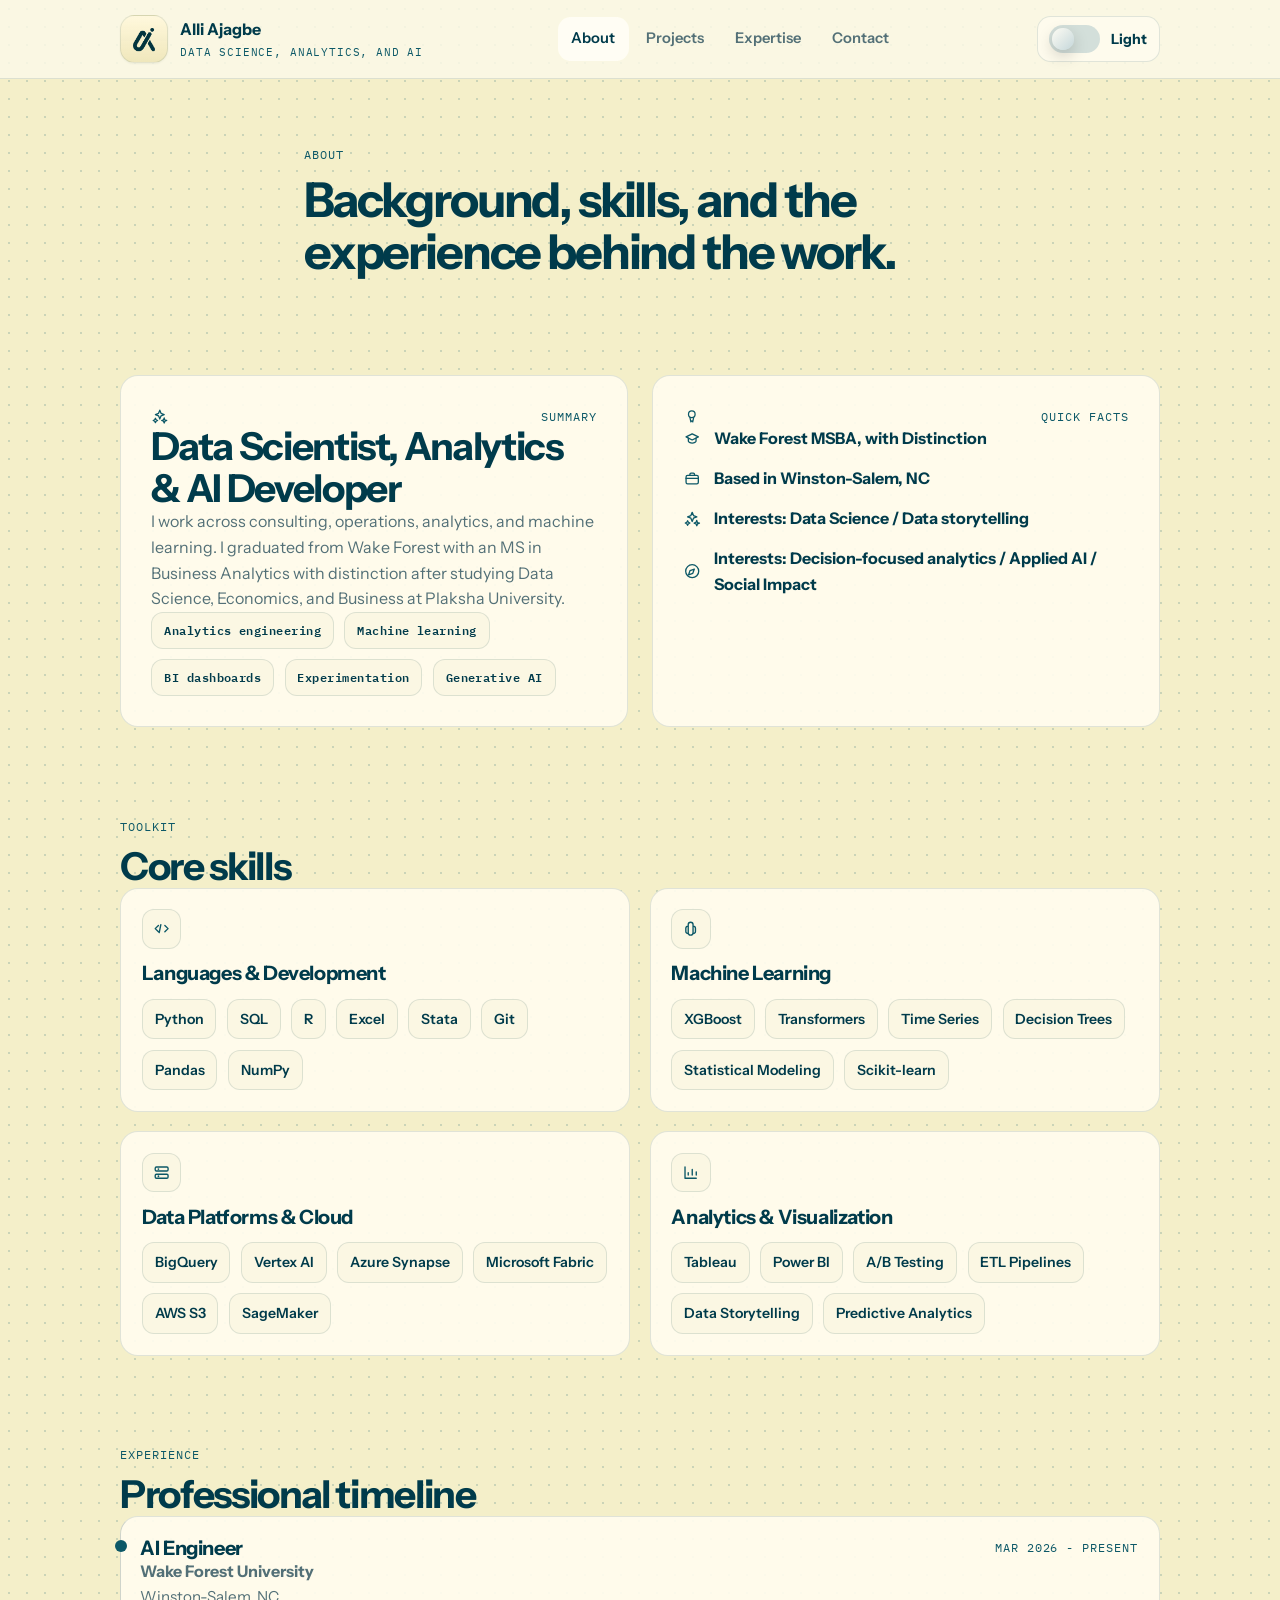
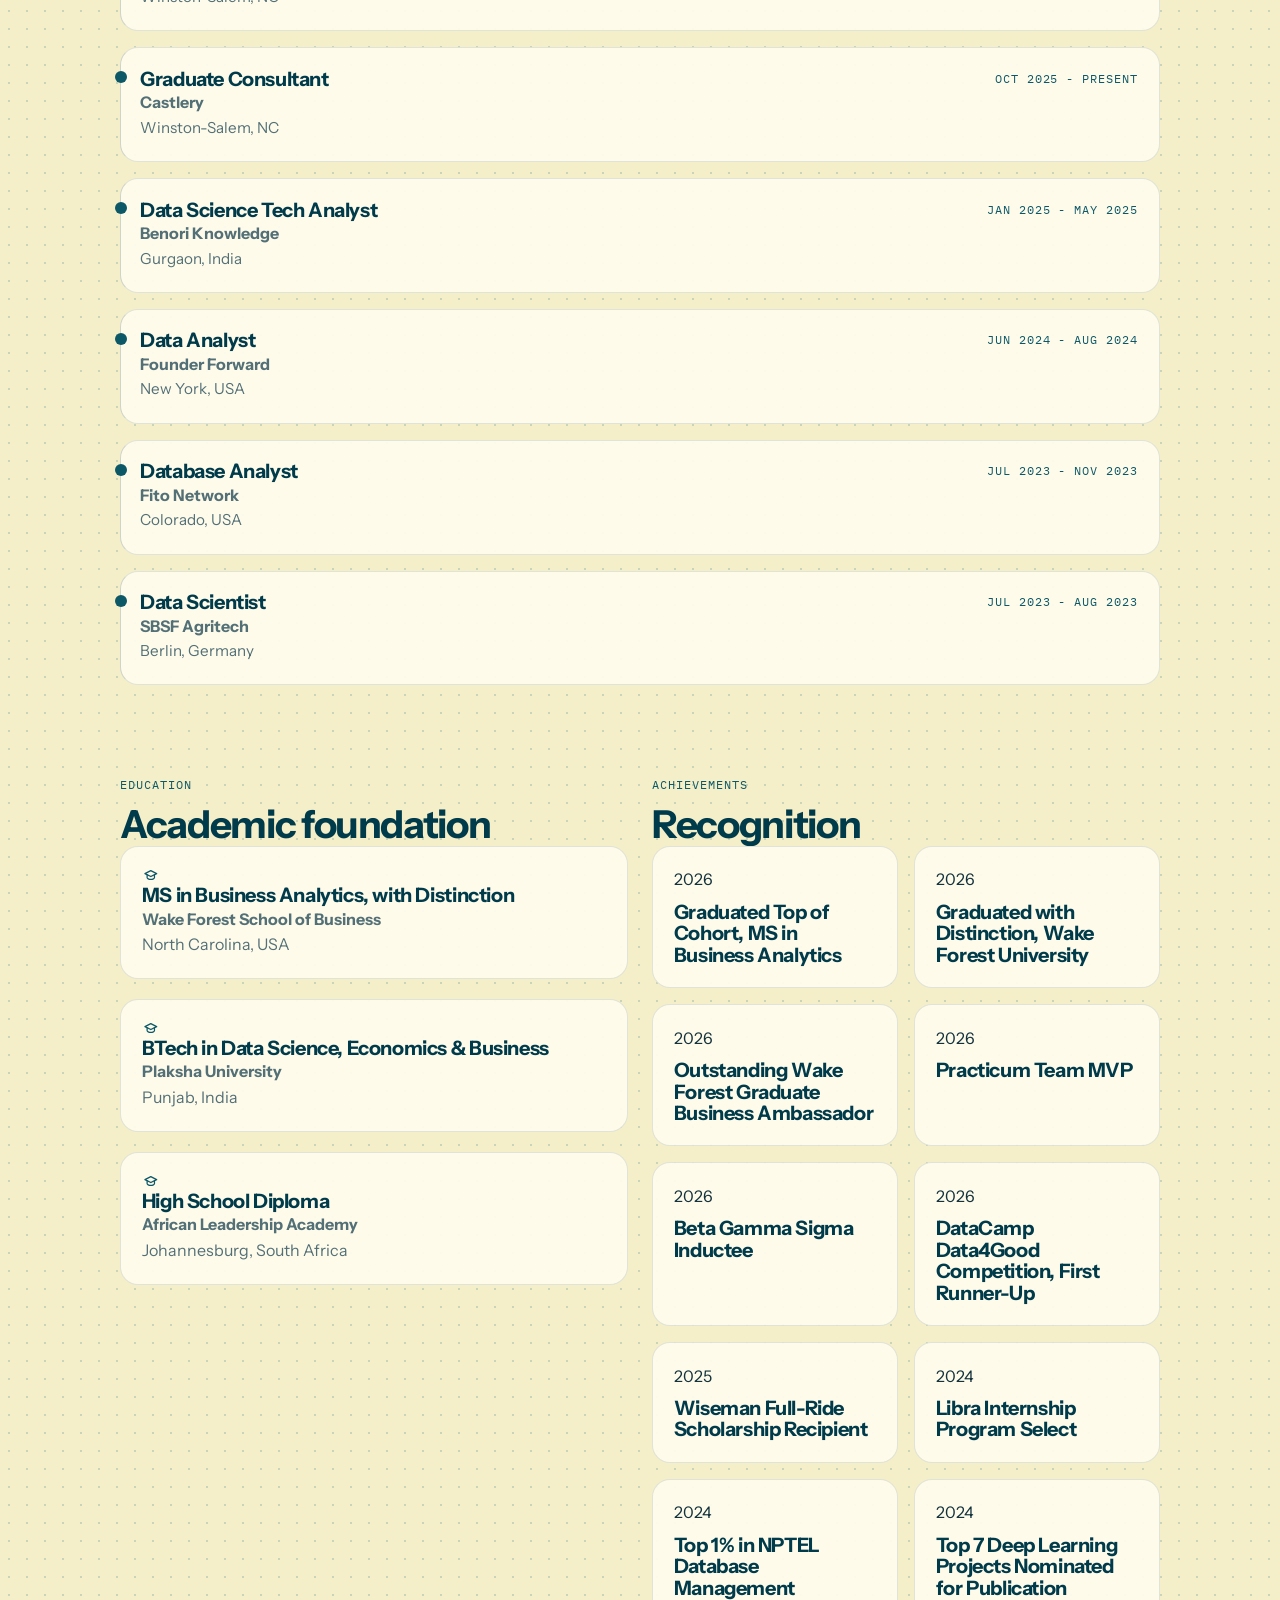
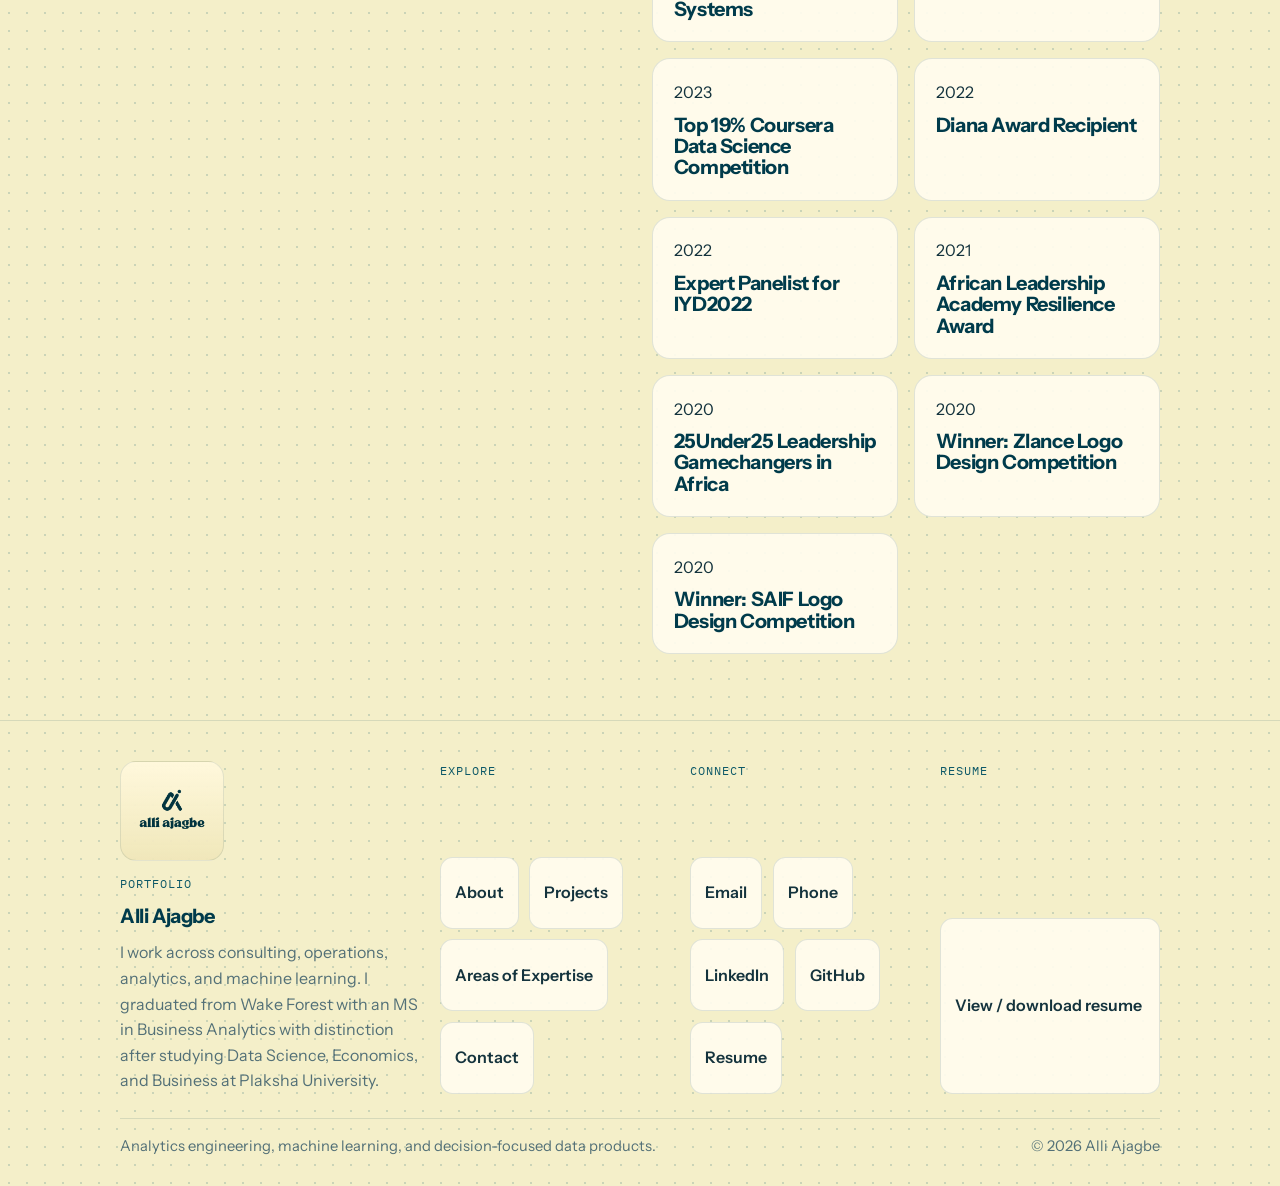
==== about/index.html @ c8c0e797 "Add social preview tags, manifest, robots.txt, and sitemap Every page was missing Open Graph/Twitter" ====
<!DOCTYPE html>
<html lang="en">
  <head>
    <meta charset="UTF-8" />
    <meta name="viewport" content="width=device-width, initial-scale=1.0" />
    <meta
      name="description"
      content="About Alli Ajagbe - experience, skills, education, and achievements in data science, analytics, and AI."
    />
    <meta name="theme-color" content="#F4EFC9" />
    <title>About | Alli Ajagbe</title>
    <link rel="canonical" href="https://alliajagbe.github.io/about/" />
    <link rel="apple-touch-icon" href="/assets/apple-touch-icon.png?v=20260713a" />
    <link rel="manifest" href="/site.webmanifest" />
    <meta property="og:type" content="website" />
    <meta property="og:site_name" content="Alli Ajagbe" />
    <meta property="og:title" content="About | Alli Ajagbe" />
    <meta property="og:description" content="About Alli Ajagbe - experience, skills, education, and achievements in data science, analytics, and AI." />
    <meta property="og:url" content="https://alliajagbe.github.io/about/" />
    <meta property="og:image" content="https://alliajagbe.github.io/assets/el%20presidente.jpg?v=20260428a" />
    <meta property="og:image:width" content="1470" />
    <meta property="og:image:height" content="1461" />
    <meta property="og:image:alt" content="Alli Ajagbe" />
    <meta name="twitter:card" content="summary_large_image" />
    <meta name="twitter:title" content="About | Alli Ajagbe" />
    <meta name="twitter:description" content="About Alli Ajagbe - experience, skills, education, and achievements in data science, analytics, and AI." />
    <meta name="twitter:image" content="https://alliajagbe.github.io/assets/el%20presidente.jpg?v=20260428a" />
    <link rel="preconnect" href="https://fonts.googleapis.com" />
    <link rel="preconnect" href="https://fonts.gstatic.com" crossorigin />
    <link
      href="https://fonts.googleapis.com/css2?family=IBM+Plex+Mono:wght@400;500&family=Instrument+Sans:wght@400;500;600;700&display=swap"
      rel="stylesheet"
    />
    <link rel="icon" type="image/png" href="/alliajagbe%20logo/2.png?v=20260404f" />
    <script>
      (() => {
        try {
          const storedTheme = localStorage.getItem("portfolio-theme");
          const prefersDark = window.matchMedia("(prefers-color-scheme: dark)").matches;
          document.documentElement.dataset.theme = storedTheme || (prefersDark ? "dark" : "light");
        } catch (error) {
          document.documentElement.dataset.theme = "light";
        }
      })();
    </script>
    <link rel="stylesheet" href="/styles.css?v=20260712a" />
  </head>
  <body data-page="about">
    <div class="site-shell">
      <header class="site-header">
        <div class="container header-inner">
          <a class="brand" href="/" aria-label="Go to homepage">
            <span class="brand-mark">
              <img class="brand-logo" id="brand-logo" src="/assets/logo-icon.png?v=20260404e" alt="Alli Ajagbe logo" />
            </span>
            <span class="brand-name-group">
              <span class="brand-name" id="brand-name">Alli Ajagbe</span>
              <span class="brand-tag" id="brand-tag">Data science, analytics, and AI</span>
            </span>
          </a>

          <button class="mobile-nav-toggle" id="mobile-nav-toggle" type="button" aria-expanded="false" aria-controls="primary-navigation">
            <span class="mobile-nav-toggle__icon" aria-hidden="true"></span>
            <span class="mobile-nav-toggle__label">Menu</span>
          </button>

          <nav class="site-nav" id="primary-navigation" aria-label="Primary navigation">
            <a href="/about/" class="nav-link" data-page="about">About</a>
            <a href="/projects/" class="nav-link" data-page="projects">Projects</a>
            <a href="/expertise/" class="nav-link" data-page="services">Expertise</a>
            <a href="/contact/" class="nav-link" data-page="contact">Contact</a>
          </nav>

          <div class="header-actions">
            <button class="theme-toggle" id="theme-toggle" type="button" aria-pressed="false" aria-label="Activate dark mode">
              <span class="theme-toggle__track" aria-hidden="true"><span class="theme-toggle__thumb"></span></span>
              <span class="theme-toggle__label" id="theme-toggle-label">Light</span>
            </button>
          </div>
        </div>
      </header>

      <main>
        <section class="page-hero section">
          <div class="container page-hero__content" data-animate>
            <p class="section-label">About</p>
            <h1>Background, skills, and the experience behind the work.</h1>
          </div>
        </section>

        <section class="section">
          <div class="container two-up-grid" id="about-overview"></div>
        </section>

        <section class="section section-tight">
          <div class="container">
            <div class="section-heading" data-animate>
              <p class="section-label">Toolkit</p>
              <h2>Core skills</h2>
            </div>
            <div class="card-grid card-grid--four" id="about-skills-grid"></div>
          </div>
        </section>

        <section class="section section-tight">
          <div class="container">
            <div class="section-heading" data-animate>
              <p class="section-label">Experience</p>
              <h2>Professional timeline</h2>
            </div>
            <div class="timeline-wrap" id="about-timeline"></div>
          </div>
        </section>

        <section class="section section-tight">
          <div class="container split-layout">
            <div>
              <div class="section-heading" data-animate>
                <p class="section-label">Education</p>
                <h2>Academic foundation</h2>
              </div>
              <div class="card-grid" id="about-education-grid"></div>
            </div>
            <div>
              <div class="section-heading" data-animate>
                <p class="section-label">Achievements</p>
                <h2>Recognition</h2>
              </div>
              <div class="achievement-stack" id="about-achievements-list"></div>
            </div>
          </div>
        </section>
      </main>

      <footer class="site-footer">
        <div class="container footer-grid">
          <div class="footer-branding">
            <div class="footer-wordmark-shell">
              <img class="footer-wordmark" id="footer-wordmark" src="/assets/logo-wordmark.png?v=20260404e" alt="Alli Ajagbe wordmark" />
            </div>
            <p class="section-label">Portfolio</p>
            <h3 id="footer-name">Alli Ajagbe</h3>
            <p id="footer-note">Portfolio summary.</p>
          </div>
          <div class="footer-links-group">
            <p class="footer-heading">Explore</p>
            <div class="footer-links" id="footer-secondary-links"></div>
          </div>
          <div class="footer-links-group">
            <p class="footer-heading">Connect</p>
            <div class="footer-links" id="footer-socials"></div>
          </div>
          <div class="footer-links-group">
            <p class="footer-heading">Resume</p>
            <a class="footer-resume-link" id="footer-resume-link" href="/AlliAjagbeResume.pdf" download>View / download resume</a>
          </div>
        </div>
        <div class="container footer-bottom">
          <p id="footer-meta">Analytics engineering, machine learning, and decision-focused data products.</p>
          <p>&copy; <span id="current-year"></span> <span id="footer-year-name">Alli Ajagbe</span></p>
        </div>
      </footer>
    </div>

    <script src="/content.js?v=20260712a" defer></script>
    <script src="/script.js?v=20260712a" defer></script>
  </body>
</html>
---- styles.css ----
:root {
  color-scheme: light;
  --bg: #f4efc9;
  --bg-elevated: rgba(252, 249, 233, 0.82);
  --surface: rgba(255, 252, 238, 0.92);
  --surface-strong: rgba(255, 253, 244, 0.98);
  --surface-soft: rgba(250, 246, 225, 0.78);
  --text: #14333d;
  --text-soft: #537077;
  --heading: #003b4b;
  --accent: #0c5867;
  --accent-strong: #003b4b;
  --accent-soft: rgba(12, 88, 103, 0.1);
  --border: rgba(0, 59, 75, 0.12);
  --paper-beige: linear-gradient(180deg, rgba(255, 248, 220, 0.98), rgba(239, 230, 185, 0.94));
  --paper-border: color-mix(in srgb, var(--border) 65%, rgba(0, 59, 75, 0.08));
  --shadow: 0 1px 2px rgba(0, 34, 45, 0.06);
  --shadow-hover: 0 8px 24px rgba(0, 34, 45, 0.1);
  --radius-xl: 26px;
  --radius-lg: 18px;
  --radius-md: 14px;
  --radius-sm: 10px;
  --container: min(1040px, calc(100vw - 2.5rem));
  --header-height: 78px;
  --transition: 180ms ease;
  --button-primary-text: #f8f7f3;
}

[data-theme="dark"] {
  color-scheme: dark;
  --bg: #07151b;
  --bg-elevated: rgba(8, 20, 26, 0.9);
  --surface: rgba(10, 22, 28, 0.94);
  --surface-strong: rgba(13, 28, 36, 0.98);
  --surface-soft: rgba(11, 23, 29, 0.86);
  --text: #e8f1ef;
  --text-soft: #97adb1;
  --heading: #f9f5de;
  --accent: #6faab0;
  --accent-strong: #b8d8da;
  --accent-soft: rgba(111, 170, 176, 0.14);
  --border: rgba(184, 216, 218, 0.16);
  --shadow: 0 1px 2px rgba(1, 8, 11, 0.32);
  --shadow-hover: 0 10px 28px rgba(1, 8, 11, 0.4);
  --button-primary-text: #07151b;
}

*,
*::before,
*::after {
  box-sizing: border-box;
}

html {
  scroll-behavior: smooth;
}

body {
  margin: 0;
  min-width: 320px;
  background-color: var(--bg);
  background-image: radial-gradient(circle, rgba(12, 88, 103, 0.18) 1px, transparent 1px);
  background-size: 18px 18px;
  color: var(--text);
  font-family: "Instrument Sans", sans-serif;
  line-height: 1.6;
  transition: background-color var(--transition), color var(--transition);
}

[data-theme="dark"] body {
  background-color: var(--bg);
  background-image: radial-gradient(circle, rgba(111, 170, 176, 0.15) 1px, transparent 1px);
  background-size: 18px 18px;
}

body.mobile-nav-open {
  overflow: hidden;
}

body.brand-intro-open {
  overflow: hidden;
}

a {
  color: inherit;
  text-decoration: none;
}

button,
input,
textarea {
  font: inherit;
}

img {
  display: block;
  max-width: 100%;
}

h1,
h2,
h3,
h4,
p {
  margin: 0;
}

h1,
h2,
h3,
h4 {
  color: var(--heading);
  line-height: 1.08;
}

h1 {
  font-size: clamp(2.7rem, 2rem + 2.6vw, 4.4rem);
  letter-spacing: -0.045em;
}

h2 {
  font-size: clamp(1.75rem, 1.45rem + 1.2vw, 2.6rem);
  letter-spacing: -0.035em;
}

h3 {
  font-size: clamp(1.08rem, 1rem + 0.3vw, 1.28rem);
  letter-spacing: -0.02em;
}

.site-shell {
  position: relative;
  overflow: clip;
}

.container {
  width: var(--container);
  margin: 0 auto;
}

.site-header {
  position: sticky;
  top: 0;
  z-index: 20;
  background: color-mix(in srgb, var(--bg-elevated) 97%, var(--bg));
  border-bottom: 1px solid var(--border);
}

.header-inner {
  min-height: var(--header-height);
  display: flex;
  align-items: center;
  justify-content: space-between;
  gap: 1rem;
}

.brand {
  display: inline-flex;
  align-items: center;
  gap: 0.75rem;
  color: var(--heading);
}

.brand-mark {
  width: 3rem;
  height: 3rem;
  display: inline-grid;
  place-items: center;
  padding: 0.32rem;
  border-radius: 0.9rem;
  background: var(--paper-beige);
  border: 1px solid var(--paper-border);
  box-shadow: var(--shadow);
}

.brand-logo {
  width: 100%;
  height: 100%;
  object-fit: contain;
}

.brand-name-group {
  display: grid;
  gap: 0.12rem;
}

.brand-name {
  font-size: 1rem;
  font-weight: 800;
}

.brand-tag,
.section-label,
.footer-heading,
.timeline-dates,
.metric-label,
.contact-method__label {
  font-family: "IBM Plex Mono", monospace;
  font-size: 0.76rem;
  letter-spacing: 0.08em;
  text-transform: uppercase;
  color: var(--accent);
}

.brand-tag {
  font-size: 0.66rem;
}

.site-nav {
  display: inline-flex;
  align-items: center;
  gap: 0.25rem;
  padding: 0;
  background: transparent;
  border: 0;
  border-radius: 0;
  box-shadow: none;
}

.mobile-nav-toggle {
  display: none;
  align-items: center;
  gap: 0.55rem;
  min-height: 2.9rem;
  padding: 0.65rem 0.85rem;
  border: 1px solid var(--border);
  border-radius: 0.8rem;
  background: var(--surface);
  color: var(--heading);
  cursor: pointer;
}

.mobile-nav-toggle:hover,
.mobile-nav-toggle:focus-visible {
  outline: none;
  background: var(--surface-strong);
}

.mobile-nav-toggle__icon {
  position: relative;
  width: 1rem;
  height: 0.8rem;
  display: inline-block;
  border-top: 1.8px solid currentColor;
  border-bottom: 1.8px solid currentColor;
}

.mobile-nav-toggle__icon::before {
  content: "";
  position: absolute;
  left: 0;
  right: 0;
  top: calc(50% - 0.9px);
  border-top: 1.8px solid currentColor;
}

.mobile-nav-toggle__label {
  font-family: "IBM Plex Mono", monospace;
  font-size: 0.8rem;
}

.nav-link {
  padding: 0.62rem 0.84rem;
  border-radius: 0.8rem;
  color: var(--text-soft);
  font-size: 0.92rem;
  font-weight: 600;
  transition: background-color var(--transition), color var(--transition), transform var(--transition);
}

.nav-link:hover,
.nav-link:focus-visible,
.nav-link.is-active {
  background: var(--surface-strong);
  color: var(--heading);
  outline: none;
}

.theme-toggle {
  display: inline-flex;
  align-items: center;
  gap: 0.7rem;
  padding: 0.48rem 0.72rem;
  border: 1px solid var(--border);
  border-radius: 0.85rem;
  background: var(--surface);
  color: var(--heading);
  cursor: pointer;
  box-shadow: none;
}

.theme-toggle:hover,
.theme-toggle:focus-visible {
  transform: translateY(-1px);
  outline: none;
}

.theme-toggle__track {
  width: 3.2rem;
  height: 1.8rem;
  display: inline-flex;
  align-items: center;
  padding: 0.18rem;
  border-radius: 999px;
  background: color-mix(in srgb, var(--accent) 18%, var(--surface-strong));
}

.theme-toggle__thumb {
  width: 1.35rem;
  height: 1.35rem;
  border-radius: 50%;
  background: linear-gradient(135deg, var(--surface-strong), color-mix(in srgb, var(--accent) 24%, white));
  box-shadow: 0 6px 16px rgba(0, 0, 0, 0.18);
  transition: transform var(--transition);
}

[data-theme="dark"] .theme-toggle__thumb {
  transform: translateX(1.35rem);
}

.theme-toggle__label {
  font-size: 0.88rem;
  font-weight: 800;
}

.section {
  padding: 4.1rem 0;
}

.section-tight {
  padding-top: 1.5rem;
}

.page-hero {
  padding-bottom: 2rem;
}

.page-hero__content,
.section-heading {
  display: grid;
  gap: 0.6rem;
  max-width: 42rem;
}

.section-description,
.hero-summary,
.hero-tagline,
.detail-copy,
.project-summary,
.snapshot-copy,
.metric-copy,
.feature-card p,
#footer-note,
#footer-meta {
  color: var(--text-soft);
}

.home-document__column {
  max-width: 47rem;
  display: grid;
  gap: 2.35rem;
}

[hidden] {
  display: none !important;
}

.home-section {
  display: grid;
  gap: 1.15rem;
  padding-top: 1.1rem;
  border-top: 1px solid var(--border);
}

.home-section--hero,
.home-section--callout,
.home-section--cta {
  padding-top: 0;
  border-top: 0;
}

.home-accordion {
  display: grid;
  gap: 0.9rem;
}

.home-accordion__button {
  width: 100%;
  display: flex;
  align-items: flex-start;
  justify-content: space-between;
  gap: 1rem;
  padding: 0;
  border: 0;
  background: transparent;
  color: inherit;
  text-align: left;
  cursor: pointer;
}

.home-accordion__heading {
  display: grid;
  gap: 0.45rem;
}

.home-accordion__meta {
  display: inline-flex;
  align-items: center;
  gap: 0.75rem;
  color: var(--text-soft);
  font-size: 0.9rem;
  white-space: nowrap;
}

.home-accordion__caret {
  width: 1rem;
  height: 1rem;
  transition: transform var(--transition);
}

.home-accordion__panel {
  display: grid;
  gap: 0.9rem;
  max-height: 0;
  overflow: hidden;
  opacity: 0;
  transition: max-height 280ms ease, opacity 220ms ease, padding-top 220ms ease;
}

.home-accordion.is-open .home-accordion__panel {
  max-height: 120rem;
  opacity: 1;
  padding-top: 0.2rem;
}

.home-accordion.is-open .home-accordion__caret {
  transform: rotate(90deg);
}

.home-accordion__button:focus-visible {
  outline: 2px solid color-mix(in srgb, var(--accent) 30%, transparent);
  outline-offset: 6px;
  border-radius: 0.5rem;
}

.editorial-heading,
.editorial-entry__body,
.editorial-record,
.editorial-note,
.editorial-callout,
.editorial-projects,
.editorial-list {
  display: grid;
  gap: 0.85rem;
}

.editorial-paragraph {
  max-width: 40rem;
  color: var(--text-soft);
  font-size: 1.03rem;
}

.editorial-kicker-row {
  display: inline-flex;
  align-items: center;
  gap: 0.7rem;
  flex-wrap: wrap;
}

.editorial-kicker-sep {
  width: 1.65rem;
  height: 1px;
  background: color-mix(in srgb, var(--accent) 30%, transparent);
}

.editorial-kicker-name {
  font-size: 0.94rem;
  font-weight: 700;
  color: var(--heading);
}

.home-choice-grid {
  display: grid;
  grid-template-columns: repeat(4, minmax(0, 1fr));
  gap: 0.9rem;
  width: 100%;
  max-width: 48rem;
  margin: 0 auto;
}

.home-choice-card {
  display: grid;
  align-content: center;
  justify-items: center;
  gap: 0.9rem;
  min-height: 12rem;
  padding: 1.1rem;
  border: 1px solid var(--border);
  border-radius: 1.1rem;
  background: color-mix(in srgb, var(--surface) 94%, transparent);
  color: var(--heading);
  text-align: center;
  cursor: pointer;
  transition: border-color var(--transition), background-color var(--transition), transform var(--transition);
}

.home-choice-card:hover,
.home-choice-card:focus-visible,
.home-choice-card.is-active {
  background: var(--surface-strong);
  border-color: color-mix(in srgb, var(--accent) 34%, var(--border));
  outline: none;
}

.home-choice-card__icon {
  width: 3rem;
  height: 3rem;
  display: inline-flex;
  align-items: center;
  justify-content: center;
  padding: 0.72rem;
  border-radius: 1rem;
  background: var(--paper-beige);
  border: 1px solid var(--paper-border);
  color: var(--accent-strong);
}

.home-choice-card__icon svg {
  width: 100%;
  height: 100%;
}

.home-choice-card__label {
  font-size: 1rem;
  font-weight: 800;
  letter-spacing: -0.02em;
}

.home-selected-summary {
  display: grid;
  gap: 1.15rem;
}

.home-selected-summary__topline {
  display: flex;
  align-items: center;
  justify-content: space-between;
  gap: 1rem;
}

.home-selected-summary__tagline {
  max-width: 36rem;
}

.home-selected-summary__modes {
  display: flex;
  flex-wrap: wrap;
  gap: 0.6rem;
}

.home-mode-pill {
  display: inline-flex;
  align-items: center;
  min-height: 2.4rem;
  padding: 0.55rem 0.82rem;
  border: 1px solid transparent;
  border-radius: 999px;
  background: transparent;
  color: var(--text-soft);
  font-size: 0.9rem;
  font-weight: 700;
  cursor: pointer;
  transition: color var(--transition), border-color var(--transition), background-color var(--transition);
}

.home-mode-pill:hover,
.home-mode-pill:focus-visible,
.home-mode-pill.is-active {
  color: var(--heading);
  border-color: color-mix(in srgb, var(--accent) 20%, var(--border));
  background: color-mix(in srgb, var(--surface) 86%, transparent);
  outline: none;
}

.text-link--button {
  padding: 0;
  border: 0;
  background: transparent;
  cursor: pointer;
}

.editorial-meta {
  display: flex;
  flex-wrap: wrap;
  gap: 0.7rem 1rem;
  color: var(--text-soft);
  font-size: 0.94rem;
}

.editorial-meta span {
  position: relative;
}

.editorial-meta span:not(:last-child)::after {
  content: "•";
  margin-left: 1rem;
  color: color-mix(in srgb, var(--text-soft) 60%, transparent);
}

.editorial-metrics,
.editorial-projects,
.editorial-records {
  display: grid;
  gap: 0.9rem;
}

.editorial-list {
  gap: 0;
  border-top: 1px solid var(--border);
}

.editorial-entry {
  display: grid;
  grid-template-columns: auto 1fr;
  gap: 1rem;
  padding: 1rem 0;
  border-bottom: 1px solid var(--border);
}

.editorial-note,
.editorial-record,
.project-card--editorial {
  padding: 1rem 0 0;
  border-top: 1px solid var(--border);
}

.home-document:not(.home-document--chooser) .home-document__column {
  gap: 3rem;
}

.home-document:not(.home-document--chooser) .home-section {
  gap: 0;
  padding-top: 0;
  border-top: 0;
}

.home-stack-section,
.home-connect,
.home-project-list,
.home-record-list {
  display: grid;
}

.home-stack-section {
  gap: 1.2rem;
}

.home-stack-heading {
  display: flex;
  align-items: flex-end;
  justify-content: space-between;
  gap: 1rem;
}

.home-stack-heading h2,
.home-connect h2 {
  font-size: clamp(1.4rem, 1.18rem + 0.75vw, 2rem);
}

.home-stack-meta {
  color: var(--text-soft);
  font-size: 0.92rem;
  white-space: nowrap;
}

.home-project-list,
.home-record-list {
  gap: 1rem;
}

.home-project-item,
.editorial-note--inline,
.editorial-record {
  display: grid;
  gap: 0.72rem;
  padding-top: 1rem;
  border-top: 1px solid var(--border);
}

.home-project-item h3,
.editorial-note--inline h3,
.editorial-record h3 {
  font-size: 1.16rem;
}

.home-connect {
  gap: 1rem;
}

.panel-brand--compact {
  padding-bottom: 0;
  border-bottom: 0;
}

.panel-logo-shell--compact {
  width: 4.2rem;
  height: 4.2rem;
  padding: 0.42rem;
}

.editorial-records {
  gap: 0;
}

.editorial-callout {
  padding: 1.2rem 1.25rem;
  background: var(--surface-soft);
  border: 1px solid var(--border);
  border-radius: var(--radius-md);
}

.editorial-callout--outcomes {
  gap: 1.1rem;
}

.hero-layout,
.two-up-grid,
.split-layout {
  display: grid;
  gap: 1.5rem;
  grid-template-columns: repeat(2, minmax(0, 1fr));
}

#services-fit {
  grid-template-columns: minmax(0, 1fr);
}

#services-fit .detail-card {
  width: 100%;
  margin: 0 auto;
}

.split-layout {
  align-items: start;
}

.hero-copy,
.hero-panel,
.feature-card,
.project-card,
.snapshot-card,
.detail-card,
.metric-card,
.cta-band,
.contact-method,
.timeline-item,
.achievement-card,
.flow-step,
.lens-card {
  position: relative;
  background: var(--surface);
  border: 1px solid var(--border);
  border-radius: var(--radius-lg);
  box-shadow: none;
  transition: transform var(--transition), box-shadow var(--transition), border-color var(--transition), background-color var(--transition);
}

.hero-copy,
.hero-panel,
.detail-card,
.snapshot-card,
.cta-band {
  padding: clamp(1.45rem, 1.1rem + 1vw, 2rem);
}

.hero-copy {
  display: grid;
  gap: 1.1rem;
  min-height: 22rem;
  align-content: center;
  padding: 0;
  background: transparent;
  border: 0;
  box-shadow: none;
}

.hero--document {
  padding-bottom: 3.25rem;
}

h1,
.hero-copy h1 {
  font-size: clamp(2.2rem, 1.85rem + 1.45vw, 3.3rem);
}

.hero-wordmark-shell {
  width: fit-content;
  max-width: min(100%, 22rem);
  padding: 0.72rem 0.9rem;
  border-radius: 1rem;
  background: var(--paper-beige);
  border: 1px solid var(--paper-border);
  box-shadow: none;
}

.hero-wordmark {
  width: auto;
  max-width: 100%;
  height: 4rem;
  object-fit: contain;
}

.hero-panel {
  display: grid;
  gap: 0.9rem;
  align-content: start;
  background: var(--surface-soft);
}

.hero-role {
  font-size: clamp(1.12rem, 1rem + 0.55vw, 1.42rem);
  font-weight: 800;
}

.hero-tagline {
  max-width: 38rem;
  font-size: clamp(1.08rem, 1rem + 0.45vw, 1.26rem);
}

.hero-summary {
  max-width: 36rem;
  font-size: 1rem;
}

.hero-signals,
.hero-meta,
.chip-list,
.project-metrics,
.cta-actions,
.footer-links {
  display: flex;
  flex-wrap: wrap;
  gap: 0.65rem;
}

.signal-pill,
.tag,
.metric-pill {
  display: inline-flex;
  align-items: center;
  gap: 0.4rem;
  padding: 0.5rem 0.74rem;
  border-radius: 0.75rem;
  border: 1px solid var(--border);
  background: var(--surface-soft);
  color: var(--heading);
  font-size: 0.88rem;
  font-weight: 600;
}

.signal-pill {
  font-family: "IBM Plex Mono", monospace;
  font-size: 0.74rem;
  letter-spacing: 0.04em;
}

.hero-actions {
  display: flex;
  flex-wrap: wrap;
  gap: 0.85rem;
}

.button {
  display: inline-flex;
  align-items: center;
  justify-content: center;
  min-height: 2.9rem;
  padding: 0.8rem 1.02rem;
  border-radius: 0.85rem;
  border: 1px solid transparent;
  font-weight: 700;
  transition: transform var(--transition), box-shadow var(--transition), border-color var(--transition), background-color var(--transition);
}

.button:hover,
.button:focus-visible,
.text-link:hover,
.text-link:focus-visible,
.contact-method:hover,
.contact-method:focus-visible,
.footer-resume-link:hover,
.footer-resume-link:focus-visible,
.footer-links a:hover,
.footer-links a:focus-visible {
  transform: translateY(-1px);
  outline: none;
}

.button--primary {
  background: var(--heading);
  color: var(--button-primary-text);
  box-shadow: none;
}

.button--secondary {
  background: var(--surface);
  border-color: var(--border);
  color: var(--heading);
}

.panel-brand,
.card-topline,
.timeline-head {
  display: flex;
  align-items: center;
  justify-content: space-between;
  gap: 1rem;
}

.panel-brand {
  justify-content: flex-start;
  padding-bottom: 0.5rem;
  border-bottom: 1px solid var(--border);
}

.panel-logo-shell {
  width: 5.2rem;
  height: 5.2rem;
  padding: 0.56rem;
  border-radius: 1rem;
  background: var(--paper-beige);
  border: 1px solid var(--paper-border);
  box-shadow: none;
  flex-shrink: 0;
}

.panel-logo {
  width: 100%;
  height: 100%;
  object-fit: contain;
}

.metric-card,
.feature-card,
.project-card,
.snapshot-card,
.timeline-item,
.contact-method,
.achievement-card,
.flow-step,
.lens-card {
  padding: 1.3rem;
}

.metric-card,
.feature-card,
.project-card {
  border-top: 1px solid var(--border);
}

.metric-value {
  font-size: clamp(1.5rem, 1.25rem + 0.8vw, 2.1rem);
  font-weight: 800;
  letter-spacing: -0.04em;
  color: var(--heading);
}

.metric-copy {
  max-width: 18rem;
}

.card-grid {
  display: grid;
  gap: 1.2rem;
}

.card-grid--two {
  grid-template-columns: repeat(2, minmax(0, 1fr));
}

.card-grid--three {
  grid-template-columns: repeat(3, minmax(0, 1fr));
}

.card-grid--four {
  grid-template-columns: repeat(2, minmax(0, 1fr));
}

.lens-card {
  display: grid;
  gap: 1rem;
}

.lens-buttons {
  display: flex;
  flex-wrap: wrap;
  gap: 0.6rem;
}

.lens-button {
  border: 1px solid var(--border);
  background: color-mix(in srgb, var(--surface-strong) 90%, transparent);
  color: var(--text-soft);
  border-radius: 999px;
  padding: 0.58rem 0.9rem;
  cursor: pointer;
  font-weight: 700;
  transition: background-color var(--transition), color var(--transition), border-color var(--transition), transform var(--transition);
}

.lens-button:hover,
.lens-button:focus-visible,
.lens-button.is-active {
  color: var(--heading);
  background: var(--surface-strong);
  border-color: color-mix(in srgb, var(--accent) 32%, var(--border));
  outline: none;
}

.lens-panel {
  display: grid;
  grid-template-columns: auto 1fr;
  gap: 1rem;
  align-items: start;
  padding: 1rem;
  border-radius: var(--radius-md);
  background: var(--surface-soft);
  border: 1px solid var(--border);
}

.lens-panel__content {
  display: grid;
  gap: 0.7rem;
}

.metric-grid {
  display: grid;
  gap: 1rem;
  grid-template-columns: repeat(3, minmax(0, 1fr));
}

.feature-card {
  display: grid;
  gap: 0.9rem;
}

.feature-card--link,
.feature-card--process,
.feature-card--skill,
.feature-card--service {
  align-content: start;
}

.feature-icon,
.inline-icon,
.icon-badge {
  display: inline-flex;
  align-items: center;
  justify-content: center;
  color: var(--accent);
}

.feature-icon {
  width: 2.45rem;
  height: 2.45rem;
  padding: 0.56rem;
  border-radius: 0.75rem;
  background: var(--surface-soft);
  border: 1px solid var(--border);
}

.feature-icon--mode {
  width: 2.7rem;
  height: 2.7rem;
  border-radius: 0.9rem;
}

.inline-icon {
  width: 1.1rem;
  height: 1.1rem;
}

.icon-badge {
  width: 1.15rem;
  height: 1.15rem;
  flex-shrink: 0;
}

.feature-icon svg,
.inline-icon svg,
.icon-badge svg {
  width: 100%;
  height: 100%;
}

.text-link {
  display: inline-flex;
  align-items: center;
  gap: 0.4rem;
  color: var(--heading);
  font-weight: 800;
}

.text-link::after {
  content: ">";
  font-family: "IBM Plex Mono", monospace;
  font-size: 0.8rem;
  color: var(--accent);
}

.project-card {
  display: grid;
  gap: 0.9rem;
}

.project-card--interactive {
  align-content: start;
}

.project-card--compact .project-summary {
  max-width: 24rem;
}

.project-card--editorial {
  gap: 0.72rem;
  padding-left: 0;
  padding-right: 0;
  background: transparent;
  border-right: 0;
  border-left: 0;
  border-bottom: 0;
  border-radius: 0;
}

.project-metrics--compact .metric-pill {
  min-width: 0;
}

.metric-pill {
  flex-direction: column;
  align-items: flex-start;
  min-width: 9rem;
}

.filter-bar {
  display: flex;
  flex-wrap: wrap;
  gap: 0.7rem;
}

.filter-chip {
  border: 1px solid var(--border);
  background: var(--surface);
  color: var(--text-soft);
  border-radius: 0.72rem;
  padding: 0.58rem 0.82rem;
  cursor: pointer;
  font-weight: 600;
  transition: background-color var(--transition), color var(--transition), border-color var(--transition), transform var(--transition);
}

.filter-chip:hover,
.filter-chip:focus-visible,
.filter-chip.is-active {
  color: var(--heading);
  background: var(--surface-strong);
  border-color: color-mix(in srgb, var(--accent) 32%, var(--border));
  outline: none;
}

.project-toggle {
  width: fit-content;
  border: 1px solid var(--border);
  background: var(--surface);
  color: var(--heading);
  border-radius: 0.72rem;
  padding: 0.56rem 0.84rem;
  cursor: pointer;
  font-weight: 600;
  transition: background-color var(--transition), border-color var(--transition), transform var(--transition);
}

.project-toggle:hover,
.project-toggle:focus-visible {
  background: color-mix(in srgb, var(--surface-strong) 88%, transparent);
  border-color: color-mix(in srgb, var(--accent) 32%, var(--border));
  outline: none;
}

.project-detail {
  display: grid;
  gap: 0.8rem;
  max-height: 0;
  overflow: hidden;
  opacity: 0;
  transition: max-height 280ms ease, opacity 220ms ease, padding-top 220ms ease;
}

.project-card.is-expanded .project-detail {
  max-height: 18rem;
  opacity: 1;
  padding-top: 0.4rem;
}

.project-card.is-hidden {
  display: none;
}

.snapshot-meta,
.timeline-company {
  color: var(--text-soft);
  font-weight: 700;
}

.timeline-location {
  color: var(--text-soft);
  font-size: 0.95rem;
}

.timeline-wrap,
.achievement-stack {
  display: grid;
  gap: 1rem;
}

.timeline-item {
  padding-left: 1.2rem;
  border-left: 1px solid color-mix(in srgb, var(--text-soft) 28%, transparent);
  min-height: 6.8rem;
}

.timeline-item::before {
  content: "";
  position: absolute;
  left: -0.4rem;
  top: 1.45rem;
  width: 0.76rem;
  height: 0.76rem;
  border-radius: 50%;
  background: var(--accent);
}

.timeline-head {
  align-items: start;
}

.achievement-year {
  white-space: nowrap;
}

.achievement-stack {
  grid-template-columns: repeat(2, minmax(0, 1fr));
}

.achievement-card {
  display: grid;
  gap: 0.55rem;
  align-content: start;
}

.facts-list {
  display: grid;
  gap: 0.9rem;
}

.fact-item {
  display: flex;
  align-items: center;
  gap: 0.75rem;
  color: var(--heading);
  font-weight: 700;
}

.cta-band {
  display: flex;
  justify-content: space-between;
  gap: 1.5rem;
  align-items: center;
  background: var(--surface-soft);
}

#home-cta {
  padding: 1.35rem 1.4rem;
  border: 1px solid var(--border);
  border-radius: var(--radius-md);
  background: var(--surface-soft);
}

.flow-grid {
  position: relative;
  display: grid;
  gap: 1rem;
  grid-template-columns: repeat(3, minmax(0, 1fr));
  align-items: start;
}

.flow-step {
  position: relative;
  display: grid;
  grid-template-columns: 1fr;
  gap: 0.9rem;
  align-items: start;
  padding: 0;
  background: transparent;
  border: 0;
  border-radius: 0;
}

.flow-step__badge {
  position: relative;
  z-index: 1;
  width: 2.6rem;
  height: 2.6rem;
  display: grid;
  place-items: center;
  margin-top: 0;
  border-radius: 999px;
  background: var(--paper-beige);
  border: 1px solid var(--paper-border);
}

.flow-step__count {
  font-family: "IBM Plex Mono", monospace;
  font-size: 0.72rem;
  letter-spacing: 0.08em;
  text-transform: uppercase;
  color: var(--accent-strong);
}

.flow-step__content {
  display: grid;
  gap: 0.95rem;
  padding: 1rem 1.15rem 1.1rem;
  border: 1px solid var(--border);
  border-radius: 1rem;
  background: color-mix(in srgb, var(--surface) 94%, transparent);
  transition: border-color var(--transition), background-color var(--transition);
}

.flow-step__header {
  display: flex;
  align-items: center;
  gap: 0.9rem;
}

.flow-step__heading {
  display: grid;
  gap: 0.18rem;
}

.flow-step__label {
  font-family: "IBM Plex Mono", monospace;
  font-size: 0.72rem;
  letter-spacing: 0.08em;
  text-transform: uppercase;
  color: var(--accent);
}

.feature-icon--flow {
  width: 2.7rem;
  height: 2.7rem;
  border-radius: 0.9rem;
  background: var(--surface-soft);
}

.flow-step:not(:last-child)::after {
  content: "";
  position: absolute;
  top: 1.3rem;
  left: calc(2.6rem + 0.4rem);
  width: calc(100% - 2rem);
  height: 1px;
  background: linear-gradient(90deg, color-mix(in srgb, var(--accent) 28%, transparent), color-mix(in srgb, var(--text-soft) 22%, transparent));
}

.flow-step:hover,
.flow-step:focus-within {
  background: transparent;
  border-color: transparent;
}

.flow-step:hover .flow-step__content,
.flow-step:focus-within .flow-step__content {
  border-color: color-mix(in srgb, var(--accent) 34%, var(--border));
  background: var(--surface-strong);
}

.contact-method {
  display: flex;
  align-items: center;
  gap: 1rem;
}

.contact-method__meta {
  display: grid;
  gap: 0.16rem;
}

.footer-wordmark-shell {
  width: fit-content;
  max-width: 100%;
  padding: 0.88rem 1rem;
  border-radius: 1rem;
  background: var(--paper-beige);
  border: 1px solid var(--paper-border);
  box-shadow: none;
}

.outcome-list {
  display: grid;
  gap: 0;
  border-top: 1px solid var(--border);
}

.outcome-row {
  display: grid;
  grid-template-columns: minmax(4.75rem, auto) 1fr;
  align-items: baseline;
  gap: 1rem;
  padding: 0.95rem 0;
  border-bottom: 1px solid var(--border);
}

.outcome-value {
  font-size: clamp(1.45rem, 1.2rem + 0.8vw, 2rem);
  font-weight: 800;
  letter-spacing: -0.04em;
  color: var(--heading);
}

.outcome-label {
  margin: 0;
  color: var(--text-soft);
  font-size: 0.98rem;
}

.footer-wordmark {
  width: auto;
  max-width: min(100%, 14rem);
  height: 4.4rem;
  object-fit: contain;
}

.site-footer {
  padding: 2.5rem 0 1.75rem;
  border-top: 1px solid var(--border);
}

.home-document--chooser .hero--document {
  min-height: calc(100vh - var(--header-height));
  display: grid;
  align-items: center;
}

.home-document--chooser .home-document__column {
  min-height: calc(100vh - var(--header-height) - 7rem);
  align-content: center;
}

.home-document--chooser #home-hero {
  justify-items: center;
  text-align: center;
  gap: 1.6rem;
}

.home-document--chooser .home-choice-grid {
  margin-top: 0.35rem;
}

.footer-grid {
  display: grid;
  grid-template-columns: 1.3fr 1fr 1fr 0.95fr;
  gap: 1.2rem;
  padding-bottom: 1.5rem;
}

.footer-branding,
.footer-links-group {
  display: grid;
  gap: 0.8rem;
}

.footer-resume-link,
.footer-links a {
  display: inline-flex;
  align-items: center;
  min-height: 2.8rem;
  padding: 0.72rem 0.88rem;
  border-radius: 0.8rem;
  border: 1px solid var(--border);
  background: var(--surface);
  box-shadow: none;
  font-weight: 600;
}

.footer-bottom {
  padding-top: 1rem;
  border-top: 1px solid var(--border);
  display: flex;
  justify-content: space-between;
  gap: 1rem;
  flex-wrap: wrap;
  color: var(--text-soft);
  font-size: 0.92rem;
}

[data-animate] {
  opacity: 0;
  transform: translateY(20px);
  transition: opacity 520ms ease, transform 520ms ease;
  transition-delay: var(--delay, 0s);
}

[data-animate].is-visible {
  opacity: 1;
  transform: translateY(0);
}

.feature-card:hover,
.project-card:hover,
.snapshot-card:hover,
.metric-card:hover,
.contact-method:hover,
.timeline-item:hover,
.achievement-card:hover,
.flow-step:hover,
.lens-card:hover {
  transform: none;
  box-shadow: none;
  border-color: color-mix(in srgb, var(--accent) 34%, var(--border));
  background: var(--surface-strong);
}

@media (max-width: 1080px) {
  .hero-layout,
  .two-up-grid,
  .split-layout,
  .footer-grid,
  .card-grid--three,
  .flow-grid {
    grid-template-columns: repeat(2, minmax(0, 1fr));
  }

  .home-choice-grid {
    grid-template-columns: repeat(2, minmax(0, 1fr));
  }

  .card-grid--four {
    grid-template-columns: repeat(2, minmax(0, 1fr));
  }

  .metric-grid {
    grid-template-columns: repeat(3, minmax(0, 1fr));
  }

  .footer-grid {
    grid-template-columns: repeat(2, minmax(0, 1fr));
  }
}

@media (max-width: 860px) {
  :root {
    --header-height: 78px;
  }

  .header-inner {
    flex-wrap: nowrap;
    justify-content: space-between;
    padding: 0.85rem 0;
  }

  .brand {
    width: auto;
    justify-content: flex-start;
  }

  .mobile-nav-toggle {
    display: inline-flex;
  }

  .site-nav,
  .header-actions {
    display: none;
  }

  .site-header.is-open .header-inner {
    flex-wrap: wrap;
    align-items: flex-start;
  }

  .site-header.is-open .site-nav {
    order: 3;
    width: 100%;
    display: grid;
    gap: 0.35rem;
    padding-top: 0.4rem;
  }

  .site-header.is-open .header-actions {
    order: 4;
    width: 100%;
    display: grid;
    gap: 0.7rem;
    grid-template-columns: repeat(2, minmax(0, 1fr));
    padding-top: 0.25rem;
  }

  .site-header.is-open .nav-link {
    padding: 0.85rem 0.95rem;
    border-radius: 0.85rem;
    background: var(--surface);
  }

  .site-header.is-open .nav-link--anchor {
    justify-content: flex-start;
    padding: 0.9rem 0.95rem;
    border-radius: 0.85rem;
    background: color-mix(in srgb, var(--surface) 88%, transparent);
  }

  .site-header.is-open .theme-toggle {
    grid-column: 1 / -1;
    width: 100%;
    justify-content: space-between;
  }

  body[data-page="home"] .site-header.is-open .header-actions {
    grid-template-columns: repeat(2, minmax(0, 1fr));
  }

  body[data-page="home"] .site-header.is-open .theme-toggle {
    grid-column: 1 / -1;
    border-radius: 0.85rem;
    padding: 0.48rem 0.72rem;
    background: color-mix(in srgb, var(--surface) 88%, transparent);
  }

  body[data-page="home"] .site-header.is-open .theme-toggle__label {
    display: inline;
  }

  .hero-layout,
  .two-up-grid,
  .split-layout,
  .card-grid--two,
  .card-grid--three,
  .card-grid--four,
  .metric-grid,
  .footer-grid,
  .flow-grid,
  .achievement-stack {
    grid-template-columns: 1fr;
  }

  .hero-copy {
    min-height: auto;
  }

  .home-document__column {
    gap: 2rem;
  }

  .home-stack-heading {
    align-items: flex-start;
    flex-direction: column;
  }

  .editorial-entry {
    grid-template-columns: 1fr;
  }

  .outcome-row {
    grid-template-columns: 1fr;
    gap: 0.35rem;
  }

  .home-accordion__button {
    flex-direction: column;
  }

  .home-accordion__meta {
    white-space: normal;
  }

  .cta-band {
    flex-direction: column;
    align-items: flex-start;
  }

  .editor-home__experience-grid {
    gap: 1.25rem;
  }

  .editor-home__tabs {
    display: grid;
    grid-auto-flow: column;
    grid-auto-columns: max-content;
    overflow-x: auto;
    align-content: stretch;
    border-left: 0;
    border-bottom: 1px solid var(--border);
    padding-bottom: 0.45rem;
    -webkit-overflow-scrolling: touch;
    scrollbar-width: none;
  }

  .editor-home__tabs::-webkit-scrollbar {
    display: none;
  }

  .editor-home__tab {
    min-height: auto;
    margin-left: 0;
    border-left: 0;
    border-bottom: 2px solid transparent;
    padding: 0.7rem 0.9rem;
    white-space: nowrap;
  }

  .editor-home__tab:hover,
  .editor-home__tab:focus-visible,
  .editor-home__tab.is-active {
    border-left-color: transparent;
    border-bottom-color: var(--accent);
  }
}

@media (max-width: 640px) {
  .section {
    padding: 4.25rem 0;
  }

  .hero-meta,
  .hero-actions,
  .hero-signals,
  .cta-actions,
  .footer-bottom {
    flex-direction: column;
    align-items: flex-start;
  }

  .achievement-card,
  .timeline-head {
    flex-direction: column;
  }

  .home-choice-grid {
    grid-template-columns: 1fr;
  }

  .home-choice-card {
    min-height: auto;
  }

  .home-selected-summary__topline {
    align-items: flex-start;
    flex-direction: column;
  }

  .home-selected-summary__modes {
    gap: 0.5rem;
  }

  .home-mode-pill {
    width: 100%;
    justify-content: center;
  }

  .flow-step {
    grid-template-columns: 1fr;
    gap: 0.75rem;
  }

  .flow-step__badge {
    margin-top: 0;
  }

  .flow-step::after {
    display: none;
  }

  .lens-panel {
    grid-template-columns: 1fr;
  }

  .home-document__column {
    max-width: 100%;
  }

  .nav-link,
  .button,
  .theme-toggle,
  .footer-resume-link,
  .footer-links a {
    min-height: 2.9rem;
  }

  .brand-tag {
    font-size: 0.62rem;
  }
}

@media (prefers-reduced-motion: reduce) {
  html {
    scroll-behavior: auto;
  }

  *,
  *::before,
  *::after {
    animation: none !important;
    transition-duration: 0.01ms !important;
    transition-delay: 0ms !important;
  }

  [data-animate] {
    opacity: 1;
    transform: none;
  }
}

body[data-page="home"] {
  background-color: var(--bg);
}

body.mode-launch-open {
  overflow: hidden;
}

body[data-page="home"] .site-shell {
  overflow: visible;
}

.brand-intro {
  position: fixed;
  inset: 0;
  z-index: 50;
  display: grid;
  place-items: center;
  padding: 2rem;
  background:
    radial-gradient(circle at center, color-mix(in srgb, var(--accent) 16%, transparent), transparent 40%),
    color-mix(in srgb, var(--bg) 98%, black 2%);
  transition: opacity 260ms ease, visibility 260ms ease;
}

.brand-intro.is-hidden {
  opacity: 0;
  visibility: hidden;
  pointer-events: none;
}

.brand-intro__inner {
  position: relative;
  display: grid;
  justify-items: center;
  gap: 1rem;
}

.brand-intro__halo {
  position: absolute;
  inset: auto;
  width: 10rem;
  height: 10rem;
  border-radius: 50%;
  background: radial-gradient(circle, color-mix(in srgb, var(--accent) 24%, transparent), transparent 70%);
  filter: blur(4px);
  opacity: 0;
}

.brand-intro__mark {
  position: relative;
  z-index: 1;
  width: 5.8rem;
  height: 5.8rem;
  display: grid;
  place-items: center;
  padding: 0.9rem;
  border-radius: 1.5rem;
  background: var(--paper-beige);
  border: 1px solid var(--paper-border);
  box-shadow: 0 20px 50px rgba(0, 0, 0, 0.18);
  opacity: 0;
  transform: translateY(14px) scale(0.92);
}

.brand-intro__mark img {
  width: 100%;
  height: 100%;
  object-fit: contain;
}

.brand-intro.is-active .brand-intro__halo {
  animation: brandIntroHalo 1.25s ease forwards;
}

.brand-intro.is-active .brand-intro__mark {
  animation: brandIntroMark 0.8s cubic-bezier(0.2, 0.8, 0.2, 1) forwards;
}

.brand-intro.is-exiting .brand-intro__inner {
  animation: brandIntroExit 0.4s ease forwards;
}

@keyframes brandIntroMark {
  0% {
    opacity: 0;
    transform: translateY(14px) scale(0.92) rotate(-8deg);
  }

  70% {
    opacity: 1;
    transform: translateY(-2px) scale(1.03) rotate(0deg);
  }

  100% {
    opacity: 1;
    transform: translateY(0) scale(1);
  }
}

@keyframes brandIntroHalo {
  0% {
    opacity: 0;
    transform: scale(0.8);
  }

  35% {
    opacity: 0.85;
  }

  100% {
    opacity: 0.1;
    transform: scale(1.28);
  }
}

@keyframes brandIntroExit {
  0% {
    opacity: 1;
    transform: scale(1);
    filter: blur(0);
  }

  100% {
    opacity: 0;
    transform: scale(0.98);
    filter: blur(10px);
  }
}

.mode-launch {
  position: fixed;
  inset: 0;
  z-index: 40;
  display: grid;
  place-items: center;
  padding: 2rem;
  overflow-y: auto;
  -webkit-overflow-scrolling: touch;
  background:
    radial-gradient(circle at top, color-mix(in srgb, var(--accent) 12%, transparent), transparent 36%),
    color-mix(in srgb, var(--bg) 98%, black 2%);
  transition: opacity 220ms ease, visibility 220ms ease;
}

.mode-launch.is-hidden {
  opacity: 0;
  visibility: hidden;
  pointer-events: none;
}

.mode-launch__inner {
  width: min(920px, 100%);
  display: grid;
  justify-items: center;
  gap: 1rem;
  margin: auto 0;
}

.mode-launch__brand {
  margin-bottom: 0.5rem;
}

.mode-launch__eyebrow,
.mode-launch__default {
  font-family: "IBM Plex Mono", monospace;
  font-size: 0.82rem;
  letter-spacing: 0.04em;
  color: var(--accent);
}

.mode-launch__title {
  font-size: clamp(2.6rem, 6vw, 4.6rem);
  letter-spacing: -0.05em;
}

.mode-launch__grid {
  width: 100%;
  display: grid;
  gap: 1rem;
  grid-template-columns: repeat(4, minmax(0, 1fr));
  margin-top: 1.25rem;
}

.mode-launch__card {
  min-height: 13rem;
  display: grid;
  justify-items: center;
  align-content: center;
  gap: 0.9rem;
  padding: 1.35rem 1rem;
  border-radius: 1rem;
  border: 1px solid color-mix(in srgb, var(--accent) 18%, var(--border));
  background: color-mix(in srgb, var(--surface) 72%, transparent);
  color: var(--heading);
  cursor: pointer;
  transition: transform var(--transition), border-color var(--transition), background-color var(--transition);
}

.mode-launch__card:hover,
.mode-launch__card:focus-visible,
.mode-launch__card.is-active {
  border-color: color-mix(in srgb, var(--accent) 48%, var(--border));
  background: color-mix(in srgb, var(--accent) 10%, var(--surface));
  outline: none;
  transform: translateY(-2px);
}

.mode-launch__icon {
  width: 3.15rem;
  height: 3.15rem;
  display: inline-flex;
  padding: 0.8rem;
  align-items: center;
  justify-content: center;
  border-radius: 1rem;
  background: var(--paper-beige);
  border: 1px solid var(--paper-border);
  color: var(--accent-strong);
}

.mode-launch__icon svg {
  width: 100%;
  height: 100%;
}

.mode-launch__label {
  font-size: 1.02rem;
  font-weight: 800;
  letter-spacing: -0.02em;
}

body[data-page="home"] .site-header {
  position: fixed;
  width: 100%;
  background: color-mix(in srgb, var(--bg) 92%, transparent);
  border-bottom: 0;
  backdrop-filter: blur(16px);
}

.header-inner--home {
  min-height: 5.8rem;
}

body[data-page="home"] .header-inner--home .brand-name-group {
  display: none;
}

body[data-page="home"] .header-inner--home .brand-mark {
  width: 3.25rem;
  height: 3.25rem;
  padding: 0.38rem;
  border-radius: 1.05rem;
}

.site-nav--home {
  gap: 0.55rem;
}

.nav-link--anchor {
  display: inline-flex;
  align-items: center;
  gap: 0.32rem;
  padding: 0.52rem 0.35rem;
  border-radius: 0;
  background: transparent;
  font-family: "IBM Plex Mono", monospace;
  font-size: 0.82rem;
  font-weight: 500;
}

.nav-link--anchor span {
  color: var(--accent);
}

body[data-page="home"] .nav-link--anchor:hover,
body[data-page="home"] .nav-link--anchor:focus-visible {
  background: transparent;
  color: var(--heading);
}

.header-actions {
  display: inline-flex;
  align-items: center;
  gap: 0.8rem;
}

.mode-button {
  min-height: 2.9rem;
  padding: 0.72rem 1rem;
  border-radius: 0.5rem;
  border: 1px solid color-mix(in srgb, var(--accent) 18%, var(--border));
  background: color-mix(in srgb, var(--surface) 72%, transparent);
  color: var(--accent);
  font-family: "IBM Plex Mono", monospace;
  font-size: 0.82rem;
  cursor: pointer;
  transition: transform var(--transition), background-color var(--transition), border-color var(--transition);
}

.mode-button:hover,
.mode-button:focus-visible {
  background: color-mix(in srgb, var(--accent) 12%, transparent);
  border-color: color-mix(in srgb, var(--accent) 45%, var(--border));
  outline: none;
  transform: translateY(-1px);
}

body[data-page="home"] .theme-toggle {
  padding: 0.25rem;
  border-radius: 999px;
  background: transparent;
}

body[data-page="home"] .theme-toggle__label {
  display: none;
}

.resume-button,
.ghost-button {
  display: inline-flex;
  align-items: center;
  justify-content: center;
  min-height: 2.9rem;
  padding: 0.78rem 1.18rem;
  border: 1px solid color-mix(in srgb, var(--accent) 62%, transparent);
  border-radius: 0.5rem;
  color: var(--accent);
  font-family: "IBM Plex Mono", monospace;
  font-size: 0.88rem;
  letter-spacing: 0.01em;
  transition: transform var(--transition), background-color var(--transition), color var(--transition);
}

.resume-button:hover,
.resume-button:focus-visible,
.ghost-button:hover,
.ghost-button:focus-visible {
  background: color-mix(in srgb, var(--accent) 14%, transparent);
  color: var(--heading);
  outline: none;
  transform: translateY(-1px);
}

.ghost-button--filled {
  background: color-mix(in srgb, var(--accent) 16%, transparent);
}

.editor-home {
  position: relative;
  padding-top: 6rem;
}

.editor-home__container {
  width: min(1080px, calc(100vw - 12rem));
  margin: 0 auto;
}

.editor-home__container--narrow {
  width: min(760px, calc(100vw - 12rem));
}

.editor-home__hero {
  position: relative;
  min-height: 100vh;
  display: grid;
  align-items: center;
  overflow: hidden;
}

.editor-home__hero::before {
  content: "";
  position: absolute;
  inset: -10% -10%;
  background-image: radial-gradient(circle, color-mix(in srgb, var(--accent) 45%, transparent) 1px, transparent 1px);
  background-size: 30px 30px;
  opacity: 0.28;
  animation: heroGridDrift 50s linear infinite;
  pointer-events: none;
  z-index: 0;
}

.editor-home__hero-copy {
  position: relative;
  z-index: 1;
  max-width: 58rem;
  display: grid;
  gap: 1rem;
}

@keyframes heroGridDrift {
  from {
    transform: translate3d(0, 0, 0);
  }
  to {
    transform: translate3d(-30px, -30px, 0);
  }
}

.editor-home__intro,
.editor-home__eyebrow,
.editor-home__contact-eyebrow,
.editor-home__number {
  font-family: "IBM Plex Mono", monospace;
  color: var(--accent);
  font-size: 0.92rem;
  letter-spacing: 0.02em;
}

.editor-home__hero-copy h1 {
  font-size: clamp(3.2rem, 7vw, 5.7rem);
  line-height: 0.96;
  letter-spacing: -0.055em;
}

.editor-home__statement {
  max-width: 58rem;
  font-size: clamp(2.4rem, 5.6vw, 4.9rem);
  line-height: 0.98;
  letter-spacing: -0.055em;
  color: color-mix(in srgb, var(--heading) 58%, var(--text-soft));
}

.editor-home__summary {
  max-width: 34rem;
  color: var(--text-soft);
  font-size: 1.04rem;
}

.editor-home__meta,
.editor-home__hero-actions,
.editor-home__feature-tools,
.editor-home__mini-metrics {
  display: flex;
  flex-wrap: wrap;
  gap: 0.7rem 1rem;
}

.editor-home__meta {
  max-width: 40rem;
  color: var(--text-soft);
  font-size: 0.95rem;
}

.editor-home__meta span {
  position: relative;
}

.editor-home__meta span:not(:last-child)::after {
  content: "•";
  margin-left: 1rem;
  color: color-mix(in srgb, var(--text-soft) 65%, transparent);
}

.editor-home__section {
  padding: 0 0 7.5rem;
}

.editor-home__heading {
  display: grid;
  grid-template-columns: auto auto minmax(120px, 1fr);
  align-items: center;
  gap: 0.85rem;
  margin-bottom: 3rem;
}

.editor-home__heading h2 {
  font-size: clamp(1.75rem, 1.45rem + 1vw, 2.2rem);
}

.editor-home__line {
  height: 1px;
  background: var(--border);
}

.editor-home__about-grid,
.editor-home__experience-grid {
  display: grid;
  gap: 3.5rem;
  grid-template-columns: minmax(0, 1.28fr) minmax(280px, 0.72fr);
}

.editor-home__about-main {
  display: grid;
  gap: 2rem;
  align-content: start;
}

.editor-home__copy {
  display: grid;
  gap: 1.2rem;
  max-width: 42rem;
  color: var(--text-soft);
  font-size: 1.03rem;
}

.home-aside-card {
  display: grid;
  gap: 1.25rem;
  align-content: start;
}

.home-aside-card__portrait {
  width: min(100%, 17rem);
  aspect-ratio: 4 / 5;
  overflow: hidden;
  border-radius: 1.25rem;
  border: 1px solid color-mix(in srgb, var(--accent) 16%, var(--border));
  background: color-mix(in srgb, var(--surface) 84%, #f4efc9);
}

.home-aside-card__portrait img {
  width: 100%;
  height: 100%;
  display: block;
  object-fit: cover;
  object-position: center top;
}

.home-aside-card__rows {
  display: grid;
  gap: 1rem;
}

.home-aside-card__rows div {
  display: grid;
  gap: 0.2rem;
}

.home-aside-card__rows strong {
  color: var(--heading);
  font-size: 1rem;
}

.editor-home__tech {
  display: grid;
  gap: 0.95rem;
  max-width: 42rem;
}

.editor-home__tech-list {
  display: grid;
  gap: 0.8rem 1.4rem;
  grid-template-columns: repeat(2, minmax(0, 1fr));
}

.editor-home__tech-item {
  display: flex;
  align-items: center;
  gap: 0.65rem;
  color: var(--text-soft);
  font-family: "IBM Plex Mono", monospace;
  font-size: 0.9rem;
}

.editor-home__tech-bullet {
  width: 0.8rem;
  height: 0.8rem;
  display: inline-flex;
  color: var(--accent);
}

.editor-home__tech-bullet svg {
  width: 100%;
  height: 100%;
}

.editor-home__experience-grid {
  grid-template-columns: 180px minmax(0, 1fr);
}

.editor-home__education-list {
  display: grid;
  gap: 1.35rem;
  grid-template-columns: repeat(3, minmax(0, 1fr));
}

.editor-home__tabs {
  display: grid;
  align-content: start;
  border-left: 2px solid var(--border);
}

.editor-home__tab {
  min-height: 3rem;
  padding: 0.7rem 1rem;
  border: 0;
  border-left: 2px solid transparent;
  margin-left: -2px;
  background: transparent;
  color: var(--text-soft);
  text-align: left;
  font-family: "IBM Plex Mono", monospace;
  font-size: 0.92rem;
  cursor: pointer;
  transition: color var(--transition), border-color var(--transition), background-color var(--transition);
}

.editor-home__tab:hover,
.editor-home__tab:focus-visible,
.editor-home__tab.is-active {
  color: var(--accent);
  border-left-color: var(--accent);
  background: color-mix(in srgb, var(--accent) 8%, transparent);
  outline: none;
}

.editor-home__experience-card {
  display: grid;
  gap: 0.9rem;
  max-width: 38rem;
}

.editor-home__experience-card h3 {
  font-size: clamp(1.4rem, 1.2rem + 0.6vw, 1.9rem);
}

.editor-home__experience-card h3 span {
  color: var(--accent);
}

.editor-home__experience-meta {
  font-family: "IBM Plex Mono", monospace;
  color: var(--text-soft);
  font-size: 0.9rem;
}

.editor-home__experience-notes {
  display: grid;
  gap: 0.8rem;
}

.editor-home__experience-notes p {
  margin: 0;
  padding-left: 1rem;
  border-left: 1px solid color-mix(in srgb, var(--accent) 45%, transparent);
  color: var(--text-soft);
}

.editor-home__featured-work {
  display: grid;
  gap: 5.5rem;
}

.editor-home__feature {
  display: grid;
  grid-template-columns: minmax(0, 1.08fr) minmax(300px, 0.92fr);
  align-items: center;
  gap: 1rem;
}

.editor-home__feature.is-reversed .editor-home__feature-visual {
  order: 2;
}

.editor-home__feature.is-reversed .editor-home__feature-copy {
  order: 1;
  text-align: left;
  margin-right: -3rem;
  margin-left: 0;
}

.editor-home__feature-visual {
  position: relative;
  z-index: 1;
}

.editor-home__feature-screen {
  min-height: 22rem;
  padding: 1.8rem;
  border: 1px solid color-mix(in srgb, var(--accent) 22%, var(--border));
  border-radius: 0.35rem;
  background:
    linear-gradient(180deg, rgba(18, 75, 89, 0.55), rgba(11, 33, 42, 0.72)),
    linear-gradient(135deg, color-mix(in srgb, var(--accent) 22%, transparent), transparent 65%);
  overflow: hidden;
}

.editor-home__feature-kicker {
  margin-bottom: 1.4rem;
  color: var(--accent);
  font-family: "IBM Plex Mono", monospace;
  font-size: 0.82rem;
}

.editor-home__feature-screen h3 {
  max-width: 16rem;
  font-size: clamp(2rem, 1.7rem + 1.2vw, 3rem);
  line-height: 0.95;
}

.editor-home__feature-bars {
  display: grid;
  gap: 0.8rem;
  margin-top: 2.5rem;
}

.editor-home__feature-bar {
  width: var(--bar-width);
  display: grid;
  gap: 0.18rem;
  padding: 0.78rem 0.85rem;
  border-radius: 0.65rem;
  background: color-mix(in srgb, var(--bg) 72%, transparent);
  border: 1px solid rgba(255, 255, 255, 0.04);
}

.editor-home__feature-bar span {
  font-size: 1.05rem;
  font-weight: 700;
  color: var(--heading);
}

.editor-home__feature-bar small {
  color: var(--text-soft);
  font-size: 0.78rem;
}

.editor-home__feature-copy {
  position: relative;
  z-index: 2;
  display: grid;
  gap: 0.95rem;
  text-align: right;
  margin-left: -3rem;
}

.editor-home__feature-copy h3 {
  font-size: clamp(1.65rem, 1.45rem + 0.75vw, 2.15rem);
}

.editor-home__feature-card {
  padding: 1.25rem 1.35rem;
  border-radius: 0.35rem;
  background: color-mix(in srgb, var(--surface) 84%, var(--bg));
  color: var(--text-soft);
  box-shadow: 0 12px 30px rgba(0, 0, 0, 0.12);
}

.editor-home__feature-tools {
  justify-content: flex-end;
  color: var(--text-soft);
  font-family: "IBM Plex Mono", monospace;
  font-size: 0.86rem;
}

.editor-home__feature-actions {
  display: flex;
  justify-content: flex-end;
}

.editor-home__feature.is-reversed .editor-home__feature-tools {
  justify-content: flex-start;
}

.editor-home__feature.is-reversed .editor-home__feature-actions {
  justify-content: flex-start;
}

.editor-home__more-work {
  margin-top: 2.5rem;
}

.editor-home__more-grid {
  display: grid;
  gap: 1rem;
  grid-template-columns: repeat(3, minmax(0, 1fr));
}

.editor-home__mini-project {
  display: grid;
  gap: 0.75rem;
  padding: 1.15rem;
  border-radius: 0.4rem;
  background: color-mix(in srgb, var(--surface) 74%, transparent);
  border: 1px solid color-mix(in srgb, var(--accent) 12%, var(--border));
}

.editor-home__mini-project p {
  color: var(--text-soft);
}

.editor-home__mini-metrics {
  gap: 0.5rem;
  font-family: "IBM Plex Mono", monospace;
  font-size: 0.77rem;
  color: var(--accent);
}

.editor-home__actions {
  margin-top: 2.5rem;
  display: flex;
  justify-content: center;
  flex-wrap: wrap;
  gap: 0.9rem;
}

.editor-home__achievements {
  display: grid;
  gap: 0;
  max-width: 48rem;
  border-top: 1px solid var(--border);
}

.editor-home__experience-card--compact {
  display: grid;
  gap: 0.9rem;
  max-width: 38rem;
}

.editor-home__education-card h3,
.editor-home__experience-card--compact h3 {
  font-size: clamp(1.4rem, 1.2rem + 0.6vw, 1.9rem);
}

.editor-home__education-card {
  display: grid;
  align-content: start;
  gap: 0.85rem;
  padding-top: 0;
  min-height: 100%;
}

.editor-home__education-meta,
.editor-home__achievement-year {
  font-family: "IBM Plex Mono", monospace;
  font-size: 0.88rem;
  color: var(--accent);
}

.editor-home__year-pills {
  display: flex;
  flex-wrap: wrap;
  gap: 0.65rem;
  margin-bottom: 0.45rem;
}

.editor-home__year-pill {
  border: 1px solid color-mix(in srgb, var(--accent) 14%, var(--border));
  border-radius: 999px;
  background: transparent;
  color: var(--text-soft);
  padding: 0.35rem 0.75rem;
  font-family: "IBM Plex Mono", monospace;
  font-size: 0.82rem;
  cursor: pointer;
  transition: color var(--transition), border-color var(--transition), background-color var(--transition);
}

.editor-home__year-pill:hover,
.editor-home__year-pill:focus-visible,
.editor-home__year-pill.is-active {
  color: var(--accent);
  border-color: color-mix(in srgb, var(--accent) 32%, var(--border));
  background: color-mix(in srgb, var(--accent) 8%, transparent);
  outline: none;
}

.interactive-desk {
  display: grid;
  grid-template-columns: minmax(0, 1.05fr) minmax(280px, 0.95fr);
  gap: 2rem;
  align-items: center;
}

.interactive-desk__surface {
  position: relative;
  min-height: 28rem;
  padding: 1.25rem;
  border: 1px solid color-mix(in srgb, var(--accent) 18%, var(--border));
  border-radius: 0.8rem;
  background:
    radial-gradient(circle at 18% 18%, color-mix(in srgb, var(--accent) 14%, transparent), transparent 28%),
    radial-gradient(circle at 78% 72%, rgba(244, 239, 201, 0.24), transparent 30%),
    color-mix(in srgb, var(--surface) 70%, transparent);
  overflow: hidden;
}

.interactive-desk__surface::before,
.interactive-desk__surface::after {
  content: "";
  position: absolute;
  pointer-events: none;
}

.interactive-desk__surface::before {
  left: 1.25rem;
  right: 1.25rem;
  bottom: 5.5rem;
  height: 1px;
  background: color-mix(in srgb, var(--accent) 18%, var(--border));
}

.interactive-desk__surface::after {
  width: 15rem;
  height: 15rem;
  right: -6rem;
  top: -6rem;
  border: 1px solid color-mix(in srgb, var(--accent) 12%, transparent);
  border-radius: 999px;
}

.interactive-desk__topline {
  position: relative;
  z-index: 2;
  display: flex;
  align-items: center;
  justify-content: space-between;
  gap: 1rem;
}

.interactive-desk__shuffle {
  border: 1px solid color-mix(in srgb, var(--accent) 22%, var(--border));
  border-radius: 999px;
  background: color-mix(in srgb, var(--surface-strong) 78%, transparent);
  color: var(--accent);
  padding: 0.42rem 0.78rem;
  font-family: "IBM Plex Mono", monospace;
  font-size: 0.78rem;
  cursor: pointer;
  transition: transform var(--transition), border-color var(--transition), background-color var(--transition);
}

.interactive-desk__shuffle:hover,
.interactive-desk__shuffle:focus-visible {
  transform: translateY(-2px);
  border-color: color-mix(in srgb, var(--accent) 42%, var(--border));
  background: color-mix(in srgb, var(--accent) 8%, var(--surface));
  outline: none;
}

.interactive-desk__objects {
  position: relative;
  z-index: 2;
  min-height: 23rem;
}

.interactive-desk__object {
  position: absolute;
  display: grid;
  justify-items: center;
  gap: 0.55rem;
  width: 6.5rem;
  border: 0;
  background: transparent;
  color: var(--text-soft);
  cursor: pointer;
  animation: deskFloatIn 420ms ease both;
  animation-delay: var(--desk-delay);
  transition: color var(--transition), transform var(--transition);
}

.interactive-desk__object:hover,
.interactive-desk__object:focus-visible,
.interactive-desk__object.is-active {
  color: var(--heading);
  transform: translateY(-5px);
  outline: none;
}

.interactive-desk__object-icon {
  width: 4.4rem;
  height: 4.4rem;
  display: grid;
  place-items: center;
  border: 1px solid color-mix(in srgb, var(--accent) 18%, var(--border));
  border-radius: 1.15rem;
  background: var(--paper-beige);
  color: var(--accent);
  box-shadow: 0 14px 30px rgba(0, 34, 45, 0.08);
  transition: border-color var(--transition), box-shadow var(--transition), transform var(--transition);
}

.interactive-desk__object-icon svg {
  width: 1.65rem;
  height: 1.65rem;
}

.interactive-desk__object:hover .interactive-desk__object-icon,
.interactive-desk__object:focus-visible .interactive-desk__object-icon,
.interactive-desk__object.is-active .interactive-desk__object-icon {
  border-color: color-mix(in srgb, var(--accent) 46%, var(--border));
  box-shadow: 0 18px 38px rgba(0, 34, 45, 0.14);
}

.interactive-desk__object.is-active .interactive-desk__object-icon {
  transform: rotate(-2deg);
}

.interactive-desk__object-label {
  font-family: "IBM Plex Mono", monospace;
  font-size: 0.76rem;
  letter-spacing: 0.03em;
}

.interactive-desk__object--laptop {
  left: 9%;
  top: 32%;
}

.interactive-desk__object--notebook {
  left: 36%;
  top: 20%;
}

.interactive-desk__object--folder {
  right: 10%;
  top: 34%;
}

.interactive-desk__object--resume {
  left: 20%;
  bottom: 6%;
}

.interactive-desk__object--map {
  left: 49%;
  bottom: 13%;
}

.interactive-desk__object--mug {
  right: 8%;
  bottom: 4%;
}

.interactive-desk__detail {
  min-height: 16rem;
}

.interactive-desk__panel {
  display: grid;
  gap: 1rem;
  padding: 1.45rem;
  border-left: 2px solid var(--accent);
  background: color-mix(in srgb, var(--surface) 68%, transparent);
}

.interactive-desk__panel h3 {
  font-size: clamp(1.6rem, 1.35rem + 0.9vw, 2.35rem);
}

.interactive-desk__panel p:not(.editor-home__eyebrow) {
  max-width: 31rem;
  color: var(--text-soft);
}

@keyframes deskFloatIn {
  from {
    opacity: 0;
    transform: translateY(10px) scale(0.96);
  }

  to {
    opacity: 1;
    transform: translateY(0) scale(1);
  }
}

.editor-home__section--contact {
  padding-top: 4rem;
  padding-bottom: 5rem;
}

.editor-home__contact {
  display: grid;
  gap: 1rem;
  justify-items: center;
  text-align: center;
}

.editor-home__contact h2 {
  font-size: clamp(2.8rem, 2.3rem + 1.7vw, 4.4rem);
}

.editor-home__contact-summary {
  max-width: 34rem;
  color: var(--text-soft);
  font-size: 1.02rem;
}

.edge-rail {
  position: fixed;
  bottom: 0;
  z-index: 8;
  display: grid;
  justify-items: center;
  gap: 1rem;
}

.edge-rail--left {
  left: 2.8rem;
}

.edge-rail--right {
  right: 2.8rem;
}

.edge-rail__links {
  display: grid;
  gap: 1.15rem;
}

.edge-rail__links a,
.edge-rail__email {
  color: var(--text-soft);
  transition: color var(--transition), transform var(--transition);
}

.edge-rail__links a:hover,
.edge-rail__links a:focus-visible,
.edge-rail__email:hover,
.edge-rail__email:focus-visible {
  color: var(--accent);
  transform: translateY(-2px);
  outline: none;
}

.edge-rail__links a {
  width: 1.15rem;
  height: 1.15rem;
}

.edge-rail__links svg {
  width: 100%;
  height: 100%;
}

.edge-rail__email {
  writing-mode: vertical-rl;
  font-family: "IBM Plex Mono", monospace;
  font-size: 0.8rem;
  letter-spacing: 0.08em;
}

.edge-rail__line {
  width: 1px;
  height: 6rem;
  background: var(--border);
}

.site-footer--minimal {
  padding: 0 0 2rem;
  border-top: 0;
}

.site-footer--minimal__inner {
  display: grid;
  justify-items: center;
  gap: 0.35rem;
  color: var(--text-soft);
  font-family: "IBM Plex Mono", monospace;
  font-size: 0.8rem;
}

.site-footer--minimal__subline {
  font-size: 0.7rem;
  opacity: 0.88;
}

@media (max-width: 1180px) {
  .editor-home__container,
  .editor-home__container--narrow {
    width: min(960px, calc(100vw - 7rem));
  }

  .edge-rail--left {
    left: 1.25rem;
  }

  .edge-rail--right {
    right: 1.25rem;
  }
}

@media (max-width: 980px) {
  body[data-page="home"] .header-inner--home {
    flex-wrap: nowrap;
    align-items: center;
    justify-content: space-between;
  }

  body[data-page="home"] .mobile-nav-toggle {
    display: inline-flex;
    margin-left: auto;
  }

  body[data-page="home"] .site-nav--home,
  body[data-page="home"] .header-actions {
    display: none;
  }

  body[data-page="home"] .site-header.is-open .header-inner--home {
    flex-wrap: wrap;
    align-items: flex-start;
  }

  body[data-page="home"] .site-header.is-open .site-nav--home {
    order: 3;
    width: 100%;
    display: grid;
    gap: 0.35rem;
    padding-top: 0.4rem;
  }

  body[data-page="home"] .site-header.is-open .header-actions {
    order: 4;
    width: 100%;
    display: grid;
    gap: 0.7rem;
    grid-template-columns: repeat(2, minmax(0, 1fr));
    padding-top: 0.25rem;
  }

  body[data-page="home"] .site-header.is-open .nav-link--anchor {
    justify-content: flex-start;
    padding: 0.9rem 0.95rem;
    border-radius: 0.85rem;
    background: color-mix(in srgb, var(--surface) 88%, transparent);
  }

  body[data-page="home"] .site-header.is-open .theme-toggle {
    grid-column: 1 / -1;
    width: 100%;
    justify-content: space-between;
    border-radius: 0.85rem;
    padding: 0.48rem 0.72rem;
    background: color-mix(in srgb, var(--surface) 88%, transparent);
  }

  body[data-page="home"] .site-header.is-open .theme-toggle__label {
    display: inline;
  }

  .editor-home {
    padding-top: 6.25rem;
  }

  .editor-home__container,
  .editor-home__container--narrow {
    width: min(100%, calc(100vw - 3rem));
  }

  .mode-launch__grid,
  .editor-home__about-grid,
  .editor-home__about-main,
  .editor-home__experience-grid,
  .editor-home__education-list,
  .editor-home__feature,
  .editor-home__more-grid,
  .interactive-desk {
    grid-template-columns: 1fr;
  }

  .interactive-desk {
    align-items: stretch;
  }

  .editor-home__feature-copy,
  .editor-home__feature.is-reversed .editor-home__feature-copy {
    text-align: left;
    margin: 0.9rem 0 0;
  }

  .editor-home__feature-tools,
  .editor-home__feature.is-reversed .editor-home__feature-tools {
    justify-content: flex-start;
  }

  .editor-home__feature-actions,
  .editor-home__feature.is-reversed .editor-home__feature-actions {
    justify-content: flex-start;
  }

  .editor-home__feature.is-reversed .editor-home__feature-visual {
    order: 1;
  }

  .editor-home__feature.is-reversed .editor-home__feature-copy {
    order: 2;
  }

  .interactive-desk__surface {
    min-height: auto;
  }

  .interactive-desk__surface::before {
    display: none;
  }

  .interactive-desk__objects {
    min-height: auto;
    display: grid;
    grid-template-columns: repeat(3, minmax(0, 1fr));
    gap: 0.8rem;
    margin-top: 1.5rem;
  }

  .interactive-desk__object {
    position: static;
    width: 100%;
    min-height: 7.5rem;
    padding: 0.85rem 0.55rem;
    border: 1px solid color-mix(in srgb, var(--accent) 12%, var(--border));
    border-radius: 0.9rem;
    background: color-mix(in srgb, var(--surface-strong) 62%, transparent);
  }

  .edge-rail {
    display: none;
  }
}

@media (max-width: 640px) {
  .brand-intro {
    padding: 1.5rem;
  }

  .brand-intro__mark {
    width: 5rem;
    height: 5rem;
    border-radius: 1.3rem;
  }

  .mode-launch {
    display: block;
    padding: max(1rem, env(safe-area-inset-top)) 1rem 1.5rem;
  }

  .mode-launch__title {
    text-align: center;
  }

  .mode-launch__inner {
    min-height: 100%;
    align-content: start;
    justify-items: stretch;
    padding-top: 0.5rem;
  }

  .mode-launch__brand,
  .mode-launch__eyebrow,
  .mode-launch__title {
    justify-self: center;
  }

  .mode-launch__grid {
    grid-template-columns: 1fr;
  }

  .mode-launch__card {
    min-height: auto;
    justify-items: flex-start;
    text-align: left;
    gap: 0.75rem;
    padding: 1rem;
  }

  body[data-page="home"] .header-inner--home {
    gap: 0.75rem;
  }

  .mobile-nav-toggle {
    min-width: 2.9rem;
    justify-content: center;
    padding-inline: 0.8rem;
  }

  .mobile-nav-toggle__label {
    display: none;
  }

  .ghost-button {
    width: 100%;
  }

  .editor-home {
    padding-top: 7rem;
  }

  .editor-home__hero {
    min-height: auto;
    padding: 3rem 0 5rem;
  }

  .editor-home__hero-copy h1 {
    font-size: clamp(2.6rem, 16vw, 4rem);
  }

  .editor-home__statement {
    font-size: clamp(2.1rem, 13vw, 3.3rem);
  }

  .editor-home__summary,
  .editor-home__meta {
    max-width: 100%;
  }

  .editor-home__heading {
    grid-template-columns: auto 1fr;
  }

  .editor-home__heading h2 {
    grid-column: 2;
  }

  .editor-home__line {
    display: none;
  }

  .editor-home__tech-list {
    grid-template-columns: 1fr;
  }

  .editor-home__meta {
    display: grid;
    gap: 0.25rem;
  }

  .editor-home__meta span:not(:last-child)::after {
    display: none;
  }

  .editor-home__hero-actions,
  .editor-home__actions,
  .editor-home__feature-actions,
  .editor-home__year-pills {
    width: 100%;
  }

  .editor-home__feature-screen {
    min-height: 18rem;
    padding: 1.35rem;
  }

  .editor-home__feature-copy,
  .editor-home__feature.is-reversed .editor-home__feature-copy {
    margin-top: 1rem;
    gap: 0.8rem;
  }

  .editor-home__feature-tools,
  .editor-home__feature-actions {
    gap: 0.55rem;
  }

  .editor-home__feature-card {
    padding: 1rem 1.05rem;
    background: color-mix(in srgb, var(--surface-strong) 94%, var(--bg));
  }

  .interactive-desk__surface,
  .interactive-desk__panel {
    padding: 1rem;
  }

  .interactive-desk__topline {
    align-items: flex-start;
  }

  .interactive-desk__objects {
    grid-template-columns: repeat(2, minmax(0, 1fr));
  }

  .interactive-desk__object {
    min-height: 6.8rem;
  }

  .interactive-desk__object-icon {
    width: 3.6rem;
    height: 3.6rem;
    border-radius: 1rem;
  }

  .interactive-desk__object-icon svg {
    width: 1.35rem;
    height: 1.35rem;
  }

  .interactive-desk__panel {
    border-left: 0;
    border-top: 2px solid var(--accent);
  }

  .editor-home__year-pill {
    flex: 1 1 auto;
    text-align: center;
  }

  .editor-home__contact h2 {
    font-size: clamp(2.35rem, 14vw, 3.4rem);
  }
}

/* ─── Terminal popup ─────────────────────────────────────── */
.terminal-fab {
  position: fixed;
  bottom: 24px;
  right: 24px;
  z-index: 200;
  display: flex;
  align-items: center;
  gap: 6px;
  padding: 8px 14px;
  background: #0d1117;
  color: #79c0ff;
  border: 1px solid #30363d;
  border-radius: 8px;
  font-family: 'IBM Plex Mono', monospace;
  font-size: 0.8rem;
  cursor: pointer;
  box-shadow: 0 4px 16px rgba(0, 0, 0, 0.35);
  transition: box-shadow 0.15s, border-color 0.15s;
}

.terminal-fab:hover {
  border-color: #58a6ff;
  box-shadow: 0 6px 24px rgba(0, 0, 0, 0.45);
}

.terminal-popup {
  position: fixed;
  bottom: 72px;
  right: 24px;
  z-index: 199;
  width: min(480px, calc(100vw - 48px));
  box-shadow: 0 8px 40px rgba(0, 0, 0, 0.5);
  border-radius: 10px;
}

.terminal {
  background: #0d1117;
  border-radius: 10px;
  overflow: hidden;
  border: 1px solid #30363d;
}

.terminal__chrome {
  display: flex;
  align-items: center;
  gap: 6px;
  padding: 10px 16px;
  background: #161b22;
  border-bottom: 1px solid #21262d;
}

.terminal__dot {
  width: 12px;
  height: 12px;
  border-radius: 50%;
  flex-shrink: 0;
}

.terminal__dot--red    { background: #ff5f57; }
.terminal__dot--yellow { background: #febc2e; }
.terminal__dot--green  { background: #28c840; }

.terminal__title {
  margin-left: 8px;
  color: #484f58;
  font-family: 'IBM Plex Mono', monospace;
  font-size: 0.72rem;
  flex: 1;
}

.terminal__close {
  margin-left: auto;
  background: none;
  border: none;
  color: #484f58;
  cursor: pointer;
  font-size: 0.82rem;
  line-height: 1;
  padding: 0 2px;
  font-family: 'IBM Plex Mono', monospace;
}

.terminal__close:hover { color: #c9d1d9; }

.terminal__body {
  padding: 16px 20px;
  min-height: 160px;
  max-height: 300px;
  overflow-y: auto;
  cursor: text;
  scroll-behavior: smooth;
}

.terminal__body::-webkit-scrollbar { width: 4px; }
.terminal__body::-webkit-scrollbar-track { background: transparent; }
.terminal__body::-webkit-scrollbar-thumb { background: #30363d; border-radius: 2px; }

.terminal__output { margin-bottom: 6px; }

.terminal__line {
  font-family: 'IBM Plex Mono', monospace;
  font-size: 0.82rem;
  line-height: 1.7;
  color: #c9d1d9;
  white-space: pre-wrap;
  word-break: break-all;
}

.terminal__line--muted { color: #484f58; }

.terminal__line--cmd {
  color: #79c0ff;
  margin-top: 10px;
}

.terminal__kbd {
  background: #21262d;
  border: 1px solid #30363d;
  border-radius: 4px;
  padding: 1px 6px;
  font-size: 0.78rem;
  color: #8b949e;
  font-family: 'IBM Plex Mono', monospace;
}

.terminal__input-line {
  display: flex;
  align-items: center;
  gap: 8px;
  margin-top: 4px;
}

.terminal__prompt {
  color: #79c0ff;
  font-family: 'IBM Plex Mono', monospace;
  font-size: 0.82rem;
  flex-shrink: 0;
  user-select: none;
}

.terminal__input {
  background: transparent;
  border: none;
  outline: none;
  color: #c9d1d9;
  font-family: 'IBM Plex Mono', monospace;
  font-size: 0.82rem;
  width: 100%;
  caret-color: #79c0ff;
  padding: 0;
}

.terminal__input::placeholder { color: #30363d; }
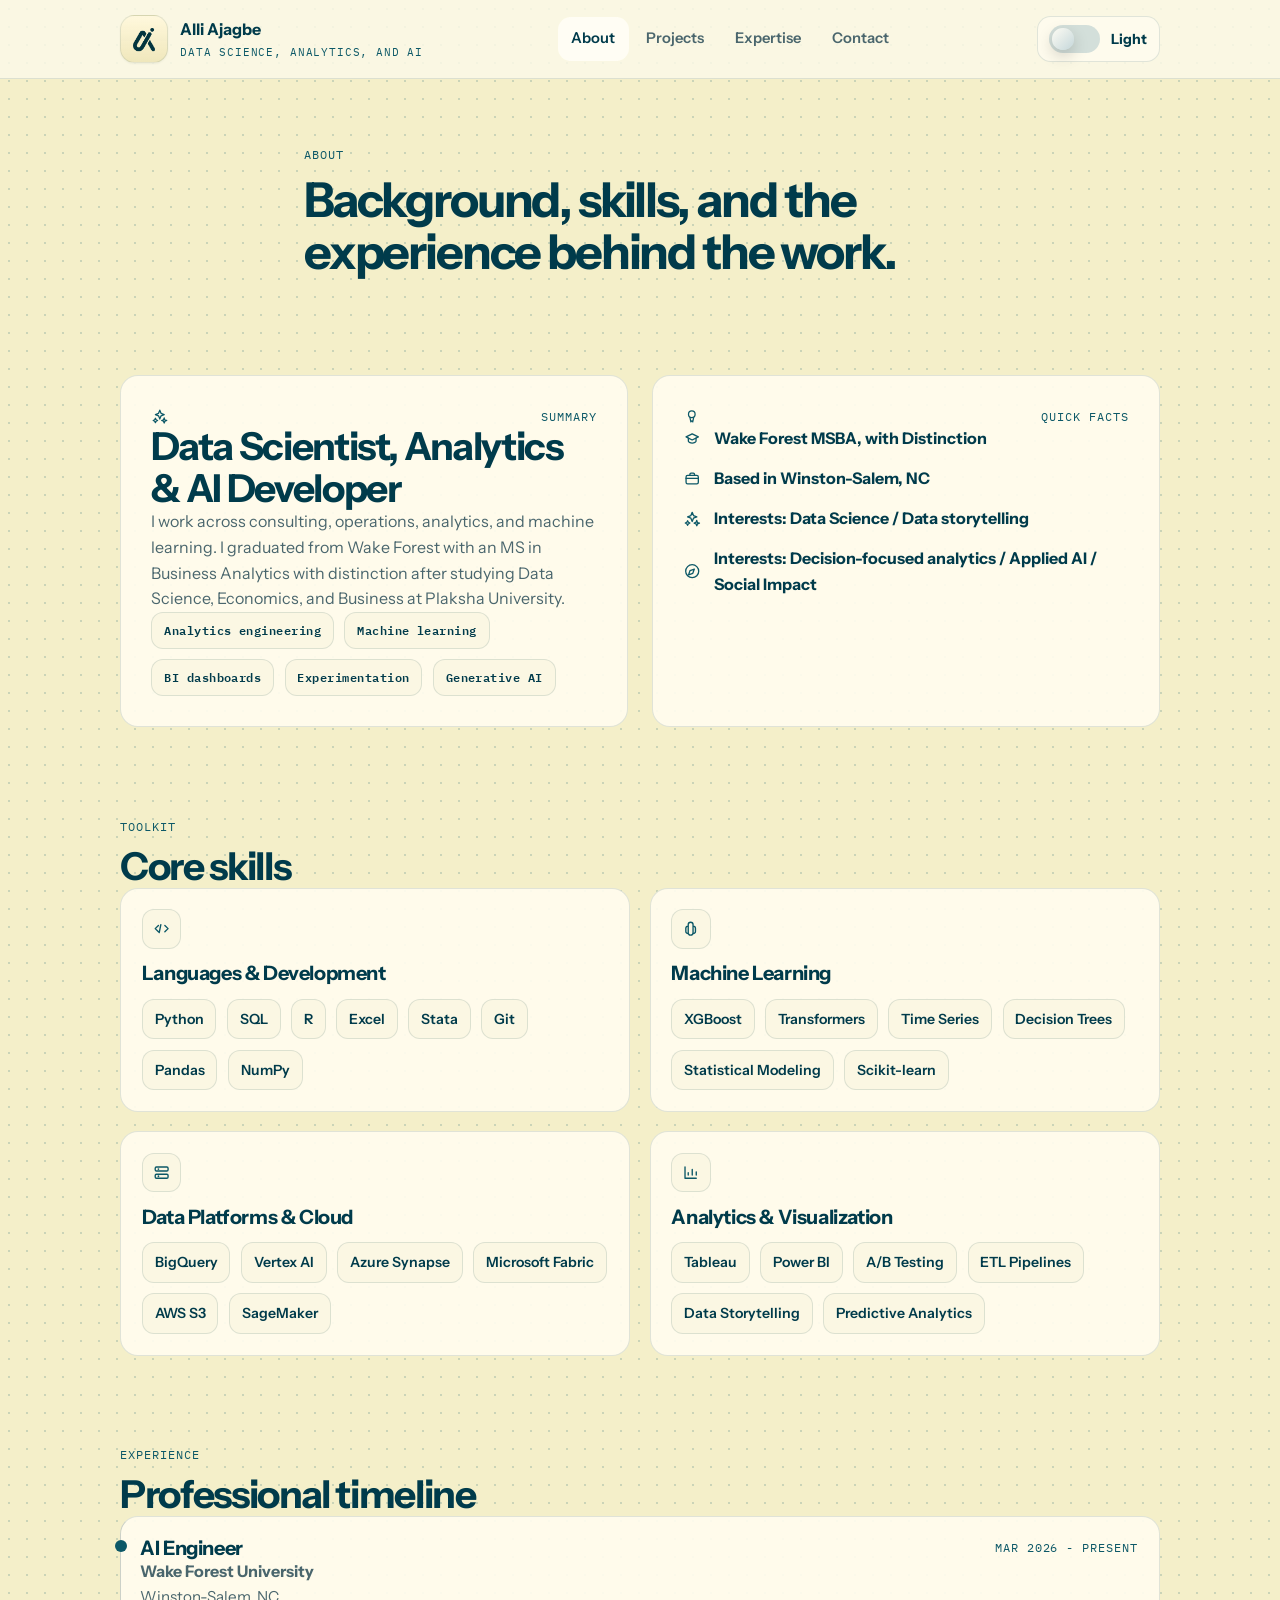
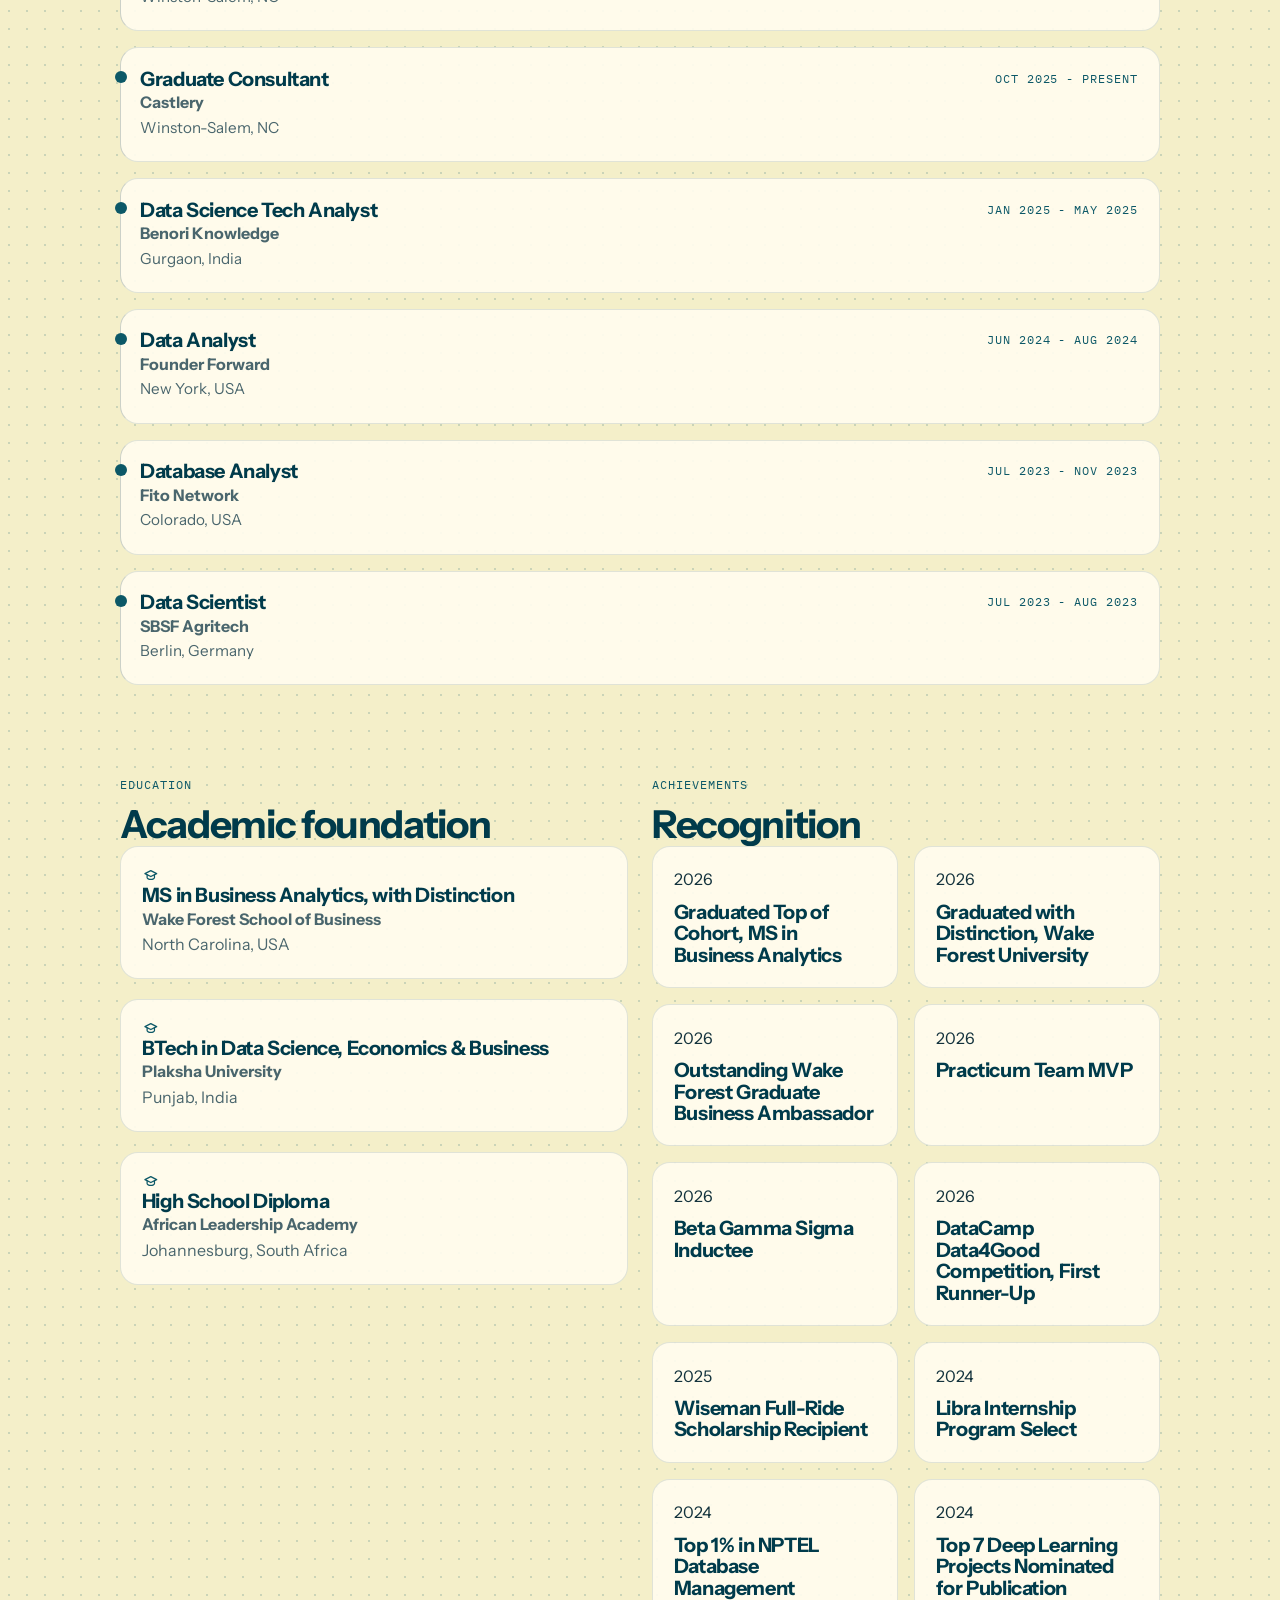
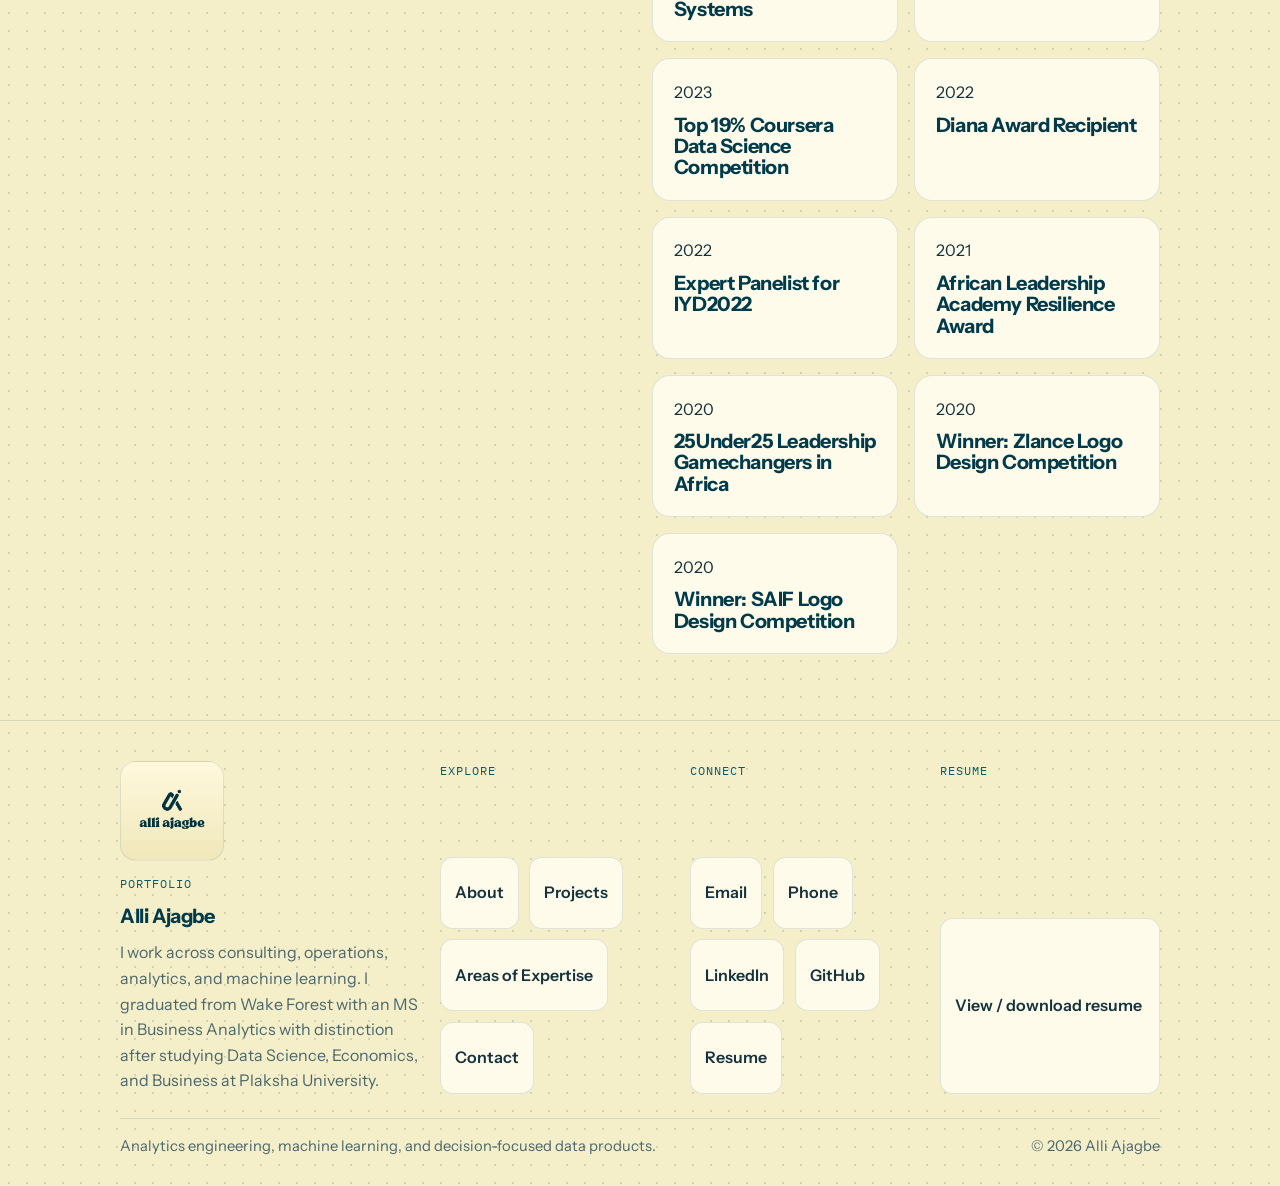
==== commit 224b9710: "Polish type, spacing, motion and touch targets; add skip link and 404 page" ====
--- a/about/index.html
+++ b/about/index.html
@@ -43,7 +43,7 @@
         }
       })();
     </script>
-    <link rel="stylesheet" href="/styles.css?v=20260712a" />
+    <link rel="stylesheet" href="/styles.css?v=20261117a" />
   </head>
   <body data-page="about">
     <div class="site-shell">
@@ -162,7 +162,7 @@
       </footer>
     </div>
 
-    <script src="/content.js?v=20260712a" defer></script>
-    <script src="/script.js?v=20260712a" defer></script>
+    <script src="/content.js?v=20261117a" defer></script>
+    <script src="/script.js?v=20261117a" defer></script>
   </body>
 </html>
--- a/styles.css
+++ b/styles.css
@@ -6,7 +6,7 @@
   --surface-strong: rgba(255, 253, 244, 0.98);
   --surface-soft: rgba(250, 246, 225, 0.78);
   --text: #14333d;
-  --text-soft: #537077;
+  --text-soft: #4a666d;
   --heading: #003b4b;
   --accent: #0c5867;
   --accent-strong: #003b4b;
@@ -1819,16 +1819,848 @@
   }
 }
 
-body[data-page="home"] {
-  background-color: var(--bg);
-}
-
+/* ─── Home: tokens ───────────────────────────────────────── */
+:root {
+  --ease-out: cubic-bezier(0.22, 1, 0.36, 1);
+  /* Type scale: every size on the page comes from this list. */
+  --fs-xs: 0.75rem;     /* 12: captions, labels */
+  --fs-sm: 0.8125rem;   /* 13: mono UI, meta */
+  --fs-md: 0.875rem;    /* 14: small body */
+  --fs-base: 1rem;      /* 16 */
+  --fs-lg: 1.125rem;    /* 18 */
+  --fs-xl: 1.25rem;     /* 20 */
+  --fs-2xl: 1.5rem;     /* 24 */
+  --fs-4xl: 3rem;       /* 48 */
+  --ease-in-out: cubic-bezier(0.77, 0, 0.175, 1);
+  --glide: 420ms var(--ease-out);
+  --mono: "IBM Plex Mono", monospace;
+  --card: color-mix(in srgb, var(--surface-strong) 62%, transparent);
+  --card-border: color-mix(in srgb, var(--accent) 16%, var(--border));
+  --muted-fill: color-mix(in srgb, var(--accent) 10%, transparent);
+  --ring: color-mix(in srgb, var(--accent) 60%, transparent);
+  --positive: #1f8a63;
+  --panel-bg: #0a3a47;
+  --panel-text: #f7f2d4;
+  --panel-soft: rgba(247, 242, 212, 0.72);
+  --panel-line: rgba(247, 242, 212, 0.16);
+}
+
+[data-theme="dark"] {
+  --card: color-mix(in srgb, var(--surface-strong) 82%, transparent);
+  --positive: #5fd0a0;
+  --panel-bg: #0f3440;
+}
+
+.header-actions {
+  display: inline-flex;
+  align-items: center;
+  gap: 0.75rem;
+}
+
+/* ─── Theme switch: view-transition reveal ───────────────── */
+html[data-vt="theme"] *,
+html[data-vt="theme"] *::before,
+html[data-vt="theme"] *::after {
+  transition: none !important;
+}
+
+html[data-vt="theme"]::view-transition-old(root) {
+  animation: none;
+  mix-blend-mode: normal;
+}
+
+html[data-vt="theme"]::view-transition-new(root) {
+  animation: beCircleReveal 620ms cubic-bezier(0.4, 0, 0.2, 1);
+  mix-blend-mode: normal;
+}
+
+@keyframes beCircleReveal {
+  from {
+    clip-path: circle(0 at var(--vt-x, 50%) var(--vt-y, 0));
+  }
+  to {
+    clip-path: circle(var(--vt-r, 150%) at var(--vt-x, 50%) var(--vt-y, 0));
+  }
+}
+
+/* ─── Home: base ─────────────────────────────────────────── */
+body[data-page="home"] .site-shell {
+  overflow: visible;
+}
+
+body.palette-open {
+  overflow: hidden;
+}
+
+body[data-page="home"] :focus-visible {
+  outline: 2px solid var(--ring);
+  outline-offset: 2px;
+}
+
+body[data-page="home"] [data-animate] {
+  opacity: 0;
+  transform: translateY(8px);
+  transition: opacity 420ms var(--ease-out), transform 420ms var(--ease-out);
+  transition-delay: var(--delay, 0s);
+}
+
+body[data-page="home"] [data-animate].is-visible {
+  opacity: 1;
+  transform: none;
+}
+
+.sr-only {
+  position: absolute;
+  width: 1px;
+  height: 1px;
+  margin: -1px;
+  padding: 0;
+  overflow: hidden;
+  clip: rect(0, 0, 0, 0);
+  white-space: nowrap;
+  border: 0;
+}
+
+.scroll-progress {
+  position: fixed;
+  inset: 0 0 auto 0;
+  z-index: 30;
+  height: 2px;
+  pointer-events: none;
+}
+
+.scroll-progress span {
+  display: block;
+  height: 100%;
+  background: var(--accent);
+  transform-origin: 0 50%;
+  transform: scaleX(var(--progress, 0));
+}
+
+/* ─── Components ─────────────────────────────────────────── */
+
+/* Gliding indicator shared by nav, tabs, and the command menu */
+.be-glide {
+  position: absolute;
+  top: 0;
+  left: 0;
+  z-index: 0;
+  width: var(--w, 0);
+  height: var(--h, 0);
+  transform: translate(var(--x, 0), var(--y, 0));
+  border-radius: 0.4rem;
+  opacity: 0;
+  pointer-events: none;
+  transition: transform var(--glide), width var(--glide), height var(--glide), opacity 200ms var(--ease-out);
+}
+
+.is-ready > .be-glide {
+  opacity: 1;
+}
+
+/* Pill tabs */
+.be-tabs {
+  position: relative;
+  isolation: isolate;
+  display: inline-flex;
+  align-items: center;
+  gap: 0.25rem;
+  max-width: 100%;
+  padding: 0.25rem;
+  border: 1px solid var(--card-border);
+  border-radius: 0.75rem;
+  background: var(--card);
+  overflow-x: auto;
+  scrollbar-width: none;
+}
+
+.be-tabs::-webkit-scrollbar {
+  display: none;
+}
+
+.be-tabs > .be-glide {
+  background: var(--accent-strong);
+}
+
+.be-tabs__tab {
+  position: relative;
+  z-index: 1;
+  display: inline-flex;
+  align-items: center;
+  gap: 0.5rem;
+  min-height: 2.25rem;
+  padding: 0.5rem 1rem;
+  border: 0;
+  border-radius: 0.5rem;
+  background: transparent;
+  color: var(--text-soft);
+  font-family: var(--mono);
+  font-size: var(--fs-sm);
+  font-weight: 500;
+  white-space: nowrap;
+  cursor: pointer;
+  transition: color 200ms var(--ease-out), transform 200ms var(--ease-out);
+}
+
+.be-tabs__tab:hover {
+  color: var(--heading);
+}
+
+.be-tabs__tab.is-active {
+  color: var(--button-primary-text);
+}
+
+/* Timeline: draggable track centred on a playhead */
+.be-timeline {
+  position: relative;
+  height: 20rem;
+  overflow: hidden;
+  cursor: grab;
+  touch-action: pan-y;
+  overscroll-behavior-x: contain;
+  -webkit-user-select: none;
+  user-select: none;
+  -webkit-touch-callout: none;
+  -webkit-mask-image: linear-gradient(to right, transparent, #000 9%, #000 91%, transparent);
+  mask-image: linear-gradient(to right, transparent, #000 9%, #000 91%, transparent);
+}
+
+.be-timeline.is-dragging {
+  cursor: grabbing;
+}
+
+.be-timeline__playhead {
+  position: absolute;
+  top: 0;
+  bottom: 0;
+  left: 50%;
+  width: 1px;
+  background: linear-gradient(
+    to bottom,
+    transparent,
+    color-mix(in srgb, var(--heading) 50%, transparent) 16%,
+    color-mix(in srgb, var(--heading) 50%, transparent) 84%,
+    transparent
+  );
+  pointer-events: none;
+}
+
+.be-timeline__years span {
+  position: absolute;
+  top: 0;
+  left: 50%;
+  color: color-mix(in srgb, var(--heading) 10%, transparent);
+  font-size: var(--fs-4xl);
+  font-weight: 500;
+  line-height: 1;
+  letter-spacing: -0.05em;
+  font-variant-numeric: tabular-nums;
+  pointer-events: none;
+}
+
+.be-timeline__track {
+  margin: 0;
+  padding: 0;
+  list-style: none;
+}
+
+.be-timeline__item,
+.be-timeline__ticks span {
+  position: absolute;
+  top: 60%;
+  left: 50%;
+}
+
+.be-timeline__item {
+  width: var(--card-w, 20rem);
+}
+
+.be-timeline__ticks span {
+  display: flex;
+  align-items: center;
+  justify-content: space-between;
+  height: calc(var(--card-w, 20rem) * 0.2);
+  pointer-events: none;
+  transition: opacity 200ms var(--ease-out);
+}
+
+.be-timeline__ticks i {
+  width: 1px;
+  height: 65%;
+  background: color-mix(in srgb, var(--heading) 25%, transparent);
+}
+
+.be-timeline__ticks i:nth-child(3) {
+  height: 100%;
+  background: color-mix(in srgb, var(--heading) 45%, transparent);
+}
+
+.be-timeline__card {
+  position: relative;
+  display: grid;
+  gap: 0.5rem;
+  padding: 1rem 1rem 1rem;
+  border: 1px solid var(--card-border);
+  border-radius: 0.5rem;
+  background: color-mix(in srgb, var(--surface-strong) 70%, var(--bg));
+  transition: border-color 200ms var(--ease-out);
+}
+
+/* Side cards are dimmed with a veil, not opacity, so they stay solid where they overlap. */
+.be-timeline__card::after {
+  content: "";
+  position: absolute;
+  inset: -1px;
+  border-radius: inherit;
+  background: var(--bg);
+  opacity: var(--dim, 0);
+  pointer-events: none;
+}
+
+.be-timeline__item.is-active .be-timeline__card {
+  border-color: color-mix(in srgb, var(--accent) 50%, var(--border));
+}
+
+.be-timeline__card h3 {
+  font-size: var(--fs-xl);
+  line-height: 1.15;
+}
+
+.be-timeline__date,
+.be-timeline__place {
+  color: var(--text-soft);
+  font-family: var(--mono);
+  font-size: var(--fs-sm);
+}
+
+.be-timeline__org {
+  color: var(--accent);
+  font-weight: 600;
+}
+
+.be-timeline__hit {
+  position: absolute;
+  inset: 0;
+  z-index: 1;
+  padding: 0;
+  border: 0;
+  border-radius: 0.5rem;
+  background: transparent;
+  cursor: inherit;
+}
+
+.be-timeline__item:not(.is-active) .be-timeline__hit {
+  cursor: pointer;
+}
+
+.be-timeline.is-dragging .be-timeline__hit {
+  cursor: grabbing;
+}
+
+/* Buttons */
+.be-btn {
+  display: inline-flex;
+  align-items: center;
+  justify-content: center;
+  gap: 0.5rem;
+  min-height: 2.75rem;
+  padding: 0.5rem 1rem;
+  border: 1px solid var(--card-border);
+  border-radius: 0.5rem;
+  background: var(--card);
+  color: var(--heading);
+  font-family: var(--mono);
+  font-size: var(--fs-sm);
+  font-weight: 500;
+  white-space: nowrap;
+  cursor: pointer;
+  transition: transform 200ms var(--ease-out), background-color 200ms var(--ease-out), border-color 200ms var(--ease-out), box-shadow 200ms var(--ease-out);
+}
+
+.be-btn:hover {
+  border-color: color-mix(in srgb, var(--accent) 42%, var(--border));
+  background: color-mix(in srgb, var(--accent) 10%, var(--surface-strong));
+}
+
+.be-btn:active {
+  transform: scale(0.98);
+}
+
+.be-btn svg {
+  width: 1rem;
+  height: 1rem;
+  flex: none;
+}
+
+.be-btn--primary {
+  border-color: transparent;
+  background: var(--accent-strong);
+  color: var(--button-primary-text);
+}
+
+.be-btn--primary:hover {
+  border-color: transparent;
+  background: color-mix(in srgb, var(--accent-strong) 88%, var(--accent));
+}
+
+.be-btn--sm {
+  min-height: 2.5rem;
+  padding: 0.5rem 1rem;
+  font-size: var(--fs-sm);
+}
+
+.be-btn__arrow {
+  display: inline-flex;
+  transition: transform 260ms var(--ease-out);
+}
+
+.be-btn:hover .be-btn__arrow,
+.be-btn:focus-visible .be-btn__arrow {
+  transform: translateX(3px);
+}
+
+.be-icon-btn {
+  display: inline-grid;
+  place-items: center;
+  width: 2.5rem;
+  height: 2.5rem;
+  flex: none;
+  padding: 0;
+  border: 1px solid transparent;
+  border-radius: 0.5rem;
+  background: transparent;
+  color: var(--text-soft);
+  cursor: pointer;
+  transition: transform 200ms var(--ease-out), background-color 200ms var(--ease-out), color 200ms var(--ease-out), border-color 200ms var(--ease-out);
+}
+
+.be-icon-btn:hover {
+  background: var(--muted-fill);
+  color: var(--heading);
+}
+
+.be-icon-btn:active {
+  transform: scale(0.94);
+}
+
+.be-icon-btn svg {
+  width: 1.1rem;
+  height: 1.1rem;
+}
+
+.be-icon-btn--outline {
+  border-color: var(--card-border);
+  background: var(--card);
+}
+
+/* Label swap (copy → copied) */
+.be-swap {
+  display: inline-grid;
+}
+
+.be-swap__item {
+  grid-area: 1 / 1;
+  display: inline-flex;
+  align-items: center;
+  justify-content: center;
+  gap: 0.5rem;
+  transition: opacity 200ms var(--ease-out), transform 320ms var(--ease-out), filter 200ms var(--ease-out);
+}
+
+.be-swap:not(.is-done) .be-swap__item[data-state="done"],
+.be-swap.is-done .be-swap__item[data-state="idle"] {
+  opacity: 0;
+  filter: blur(3px);
+}
+
+.be-swap:not(.is-done) .be-swap__item[data-state="done"] {
+  transform: translateY(5px) scale(0.96);
+}
+
+.be-swap.is-done .be-swap__item[data-state="idle"] {
+  transform: translateY(-5px) scale(0.96);
+}
+
+/* Cards, chips, badge */
+.be-card {
+  border: 1px solid var(--card-border);
+  border-radius: 0.5rem;
+  background: var(--card);
+  transition: border-color 200ms var(--ease-out);
+}
+
+.be-card--hover:hover {
+  border-color: color-mix(in srgb, var(--accent) 40%, var(--border));
+}
+
+.be-chips {
+  display: flex;
+  flex-wrap: wrap;
+  gap: 0.5rem;
+}
+
+.be-chip {
+  display: inline-flex;
+  align-items: center;
+  padding: 0.25rem 0.75rem;
+  border: 1px solid var(--card-border);
+  border-radius: 0.35rem;
+  background: var(--card);
+  color: var(--text);
+  font-family: var(--mono);
+  font-size: var(--fs-sm);
+}
+
+.be-badge {
+  display: inline-flex;
+  align-items: center;
+  gap: 0.5rem;
+  color: var(--heading);
+}
+
+.be-badge__dot {
+  width: 0.45rem;
+  height: 0.45rem;
+  flex: none;
+  border-radius: 50%;
+  background: var(--positive);
+}
+
+/* Tooltip */
+[data-tooltip] {
+  position: relative;
+}
+
+[data-tooltip]::after {
+  content: attr(data-tooltip);
+  position: absolute;
+  left: 50%;
+  bottom: calc(100% + 0.55rem);
+  z-index: 5;
+  padding: 0.25rem 0.5rem;
+  border-radius: 0.5rem;
+  background: var(--accent-strong);
+  color: var(--button-primary-text);
+  font-family: var(--mono);
+  font-size: var(--fs-xs);
+  letter-spacing: 0;
+  line-height: 1.3;
+  white-space: nowrap;
+  writing-mode: horizontal-tb;
+  opacity: 0;
+  pointer-events: none;
+  transform: translate(-50%, 4px) scale(0.96);
+  transition: opacity 200ms var(--ease-out), transform 200ms var(--ease-out);
+}
+
+[data-tooltip][data-tooltip-side="right"]::after {
+  left: calc(100% + 0.7rem);
+  bottom: auto;
+  top: 50%;
+  transform: translate(-4px, -50%) scale(0.96);
+}
+
+[data-tooltip]:hover::after,
+[data-tooltip]:focus-visible::after {
+  opacity: 1;
+  transform: translate(-50%, 0);
+  transition-delay: 120ms;
+}
+
+[data-tooltip][data-tooltip-side="right"]:hover::after,
+[data-tooltip][data-tooltip-side="right"]:focus-visible::after {
+  transform: translate(0, -50%);
+}
+
+/* Tilt */
+.be-tilt {
+  position: relative;
+  transform: perspective(1000px) rotateX(var(--rx, 0deg)) rotateY(var(--ry, 0deg));
+  transition: transform 320ms var(--ease-out);
+  will-change: transform;
+}
+
+.be-tilt.is-tilting {
+  transition-duration: 90ms;
+}
+
+/* Collapsible */
+.be-collapse {
+  display: grid;
+  grid-template-rows: 0fr;
+  transition: grid-template-rows 520ms var(--ease-out);
+}
+
+.be-collapse.is-open {
+  grid-template-rows: 1fr;
+}
+
+.be-collapse__inner {
+  min-height: 0;
+  margin-inline: -0.75rem;
+  padding-inline: 0.75rem;
+  overflow: hidden;
+  opacity: 0;
+  transition: opacity 320ms var(--ease-out);
+}
+
+.be-collapse.is-open .be-collapse__inner {
+  opacity: 1;
+}
+
+.be-chevron {
+  transition: transform 320ms var(--ease-out);
+}
+
+[aria-expanded="true"] > .be-chevron {
+  transform: rotate(180deg);
+}
+
+/* Content swap */
+.be-swap-in {
+  animation: beSwapIn 260ms var(--ease-out) both;
+}
+
+.be-stagger > * {
+  animation: beSwapIn 320ms var(--ease-out) both;
+  animation-delay: calc(var(--i, 0) * 40ms);
+}
+
+@keyframes beSwapIn {
+  from {
+    opacity: 0;
+    transform: translateY(4px);
+  }
+  to {
+    opacity: 1;
+    transform: none;
+  }
+}
+
+/* Toast */
+.be-toast-region {
+  position: fixed;
+  left: 50%;
+  bottom: 1.5rem;
+  z-index: 310;
+  display: grid;
+  justify-items: center;
+  gap: 0.5rem;
+  transform: translateX(-50%);
+  pointer-events: none;
+}
+
+.be-toast {
+  display: inline-flex;
+  align-items: center;
+  gap: 0.5rem;
+  padding: 0.5rem 1rem;
+  border-radius: 0.5rem;
+  background: var(--accent-strong);
+  color: var(--button-primary-text);
+  font-family: var(--mono);
+  font-size: var(--fs-sm);
+  box-shadow: var(--shadow-hover);
+  opacity: 0;
+  transform: translateY(8px);
+  transition: opacity 200ms var(--ease-out), transform 360ms var(--ease-out);
+}
+
+.be-toast.is-visible {
+  opacity: 1;
+  transform: none;
+}
+
+.be-toast svg {
+  width: 1rem;
+  height: 1rem;
+}
+
+/* Command menu */
+.be-palette {
+  position: fixed;
+  inset: 0;
+  z-index: 300;
+  display: flex;
+  align-items: flex-start;
+  justify-content: center;
+  padding: 18vh 1rem 1rem;
+}
+
+.be-palette__backdrop {
+  position: absolute;
+  inset: 0;
+  padding: 0;
+  border: 0;
+  background: color-mix(in srgb, var(--bg) 40%, transparent);
+  -webkit-backdrop-filter: blur(12px) saturate(140%);
+  backdrop-filter: blur(12px) saturate(140%);
+  opacity: 0;
+  cursor: default;
+  transition: opacity 200ms var(--ease-out);
+}
+
+.be-palette__panel {
+  position: relative;
+  width: min(100%, 36rem);
+  overflow: hidden;
+  border: 1px solid var(--card-border);
+  border-radius: 0.75rem;
+  background: var(--surface-strong);
+  box-shadow: 0 24px 60px -12px rgba(0, 20, 28, 0.35);
+  opacity: 0;
+  transform: translateY(-8px) scale(0.97);
+  transition: opacity 200ms var(--ease-out), transform 200ms var(--ease-out);
+}
+
+.be-palette.is-open .be-palette__backdrop {
+  opacity: 1;
+}
+
+.be-palette.is-open .be-palette__panel {
+  opacity: 1;
+  transform: none;
+  transition: opacity 200ms var(--ease-out), transform 320ms var(--ease-out);
+}
+
+.be-palette__search {
+  display: flex;
+  align-items: center;
+  gap: 0.75rem;
+  padding: 0 1rem;
+  border-bottom: 1px solid var(--border);
+  color: var(--text-soft);
+}
+
+.be-palette__search svg {
+  width: 1rem;
+  height: 1rem;
+  flex: none;
+}
+
+.be-palette__input {
+  flex: 1;
+  min-width: 0;
+  height: 3.25rem;
+  border: 0;
+  background: transparent;
+  color: var(--text);
+  font-size: var(--fs-base);
+}
+
+.be-palette__input::placeholder {
+  color: var(--text-soft);
+}
+
+body[data-page="home"] .be-palette__input:focus-visible {
+  outline: none;
+}
+
+.be-kbd {
+  padding: 0.125rem 0.5rem;
+  border: 1px solid var(--border);
+  border-radius: 0.4rem;
+  color: var(--text-soft);
+  font-family: var(--mono);
+  font-size: var(--fs-xs);
+  line-height: 1.5;
+}
+
+.be-palette__list {
+  position: relative;
+  isolation: isolate;
+  max-height: min(52vh, 24rem);
+  padding: 0.5rem;
+  overflow-y: auto;
+  overscroll-behavior: contain;
+  scrollbar-width: none;
+}
+
+.be-palette__list::-webkit-scrollbar {
+  display: none;
+}
+
+.be-palette__list > .be-glide {
+  border-radius: 0.25rem;
+  background: var(--muted-fill);
+  transition-duration: 220ms, 220ms, 220ms, 120ms;
+}
+
+.be-palette__group {
+  padding: 0.5rem 0.5rem 0.25rem;
+  color: var(--text-soft);
+  font-family: var(--mono);
+  font-size: var(--fs-xs);
+}
+
+.be-palette__row {
+  position: relative;
+  z-index: 1;
+  display: flex;
+  align-items: center;
+  gap: 0.75rem;
+  width: 100%;
+  padding: 0.5rem 0.5rem;
+  border: 0;
+  border-radius: 0.25rem;
+  background: transparent;
+  color: var(--text-soft);
+  font-size: var(--fs-md);
+  text-align: left;
+  cursor: pointer;
+  transition: color 200ms var(--ease-out);
+}
+
+.be-palette__row.is-active {
+  color: var(--heading);
+}
+
+.be-palette__row svg {
+  width: 1rem;
+  height: 1rem;
+  flex: none;
+}
+
+.be-palette__row-label {
+  flex: 1;
+  overflow: hidden;
+  text-overflow: ellipsis;
+  white-space: nowrap;
+}
+
+.be-palette__row-hint {
+  color: var(--accent);
+  font-family: var(--mono);
+  font-size: var(--fs-xs);
+}
+
+.be-palette__empty {
+  padding: 2rem 1rem;
+  color: var(--text-soft);
+  font-size: var(--fs-md);
+  text-align: center;
+}
+
+.be-palette__footer {
+  display: flex;
+  align-items: center;
+  gap: 1rem;
+  padding: 0.5rem 1rem;
+  border-top: 1px solid var(--border);
+  color: var(--text-soft);
+  font-family: var(--mono);
+  font-size: var(--fs-xs);
+}
+
+.be-palette__footer span {
+  display: inline-flex;
+  align-items: center;
+  gap: 0.25rem;
+}
+
+/* ─── Intro + view launcher ──────────────────────────────── */
 body.mode-launch-open {
   overflow: hidden;
-}
-
-body[data-page="home"] .site-shell {
-  overflow: visible;
 }
 
 .brand-intro {
@@ -1841,7 +2673,7 @@
   background:
     radial-gradient(circle at center, color-mix(in srgb, var(--accent) 16%, transparent), transparent 40%),
     color-mix(in srgb, var(--bg) 98%, black 2%);
-  transition: opacity 260ms ease, visibility 260ms ease;
+  transition: opacity 260ms var(--ease-out), visibility 260ms var(--ease-out);
 }
 
 .brand-intro.is-hidden {
@@ -1875,7 +2707,7 @@
   height: 5.8rem;
   display: grid;
   place-items: center;
-  padding: 0.9rem;
+  padding: 1rem;
   border-radius: 1.5rem;
   background: var(--paper-beige);
   border: 1px solid var(--paper-border);
@@ -1891,7 +2723,7 @@
 }
 
 .brand-intro.is-active .brand-intro__halo {
-  animation: brandIntroHalo 1.25s ease forwards;
+  animation: brandIntroHalo 1.25s var(--ease-out) forwards;
 }
 
 .brand-intro.is-active .brand-intro__mark {
@@ -1899,7 +2731,7 @@
 }
 
 .brand-intro.is-exiting .brand-intro__inner {
-  animation: brandIntroExit 0.4s ease forwards;
+  animation: brandIntroExit 0.4s var(--ease-out) forwards;
 }
 
 @keyframes brandIntroMark {
@@ -1961,7 +2793,7 @@
   background:
     radial-gradient(circle at top, color-mix(in srgb, var(--accent) 12%, transparent), transparent 36%),
     color-mix(in srgb, var(--bg) 98%, black 2%);
-  transition: opacity 220ms ease, visibility 220ms ease;
+  transition: opacity 260ms var(--ease-out), visibility 260ms var(--ease-out);
 }
 
 .mode-launch.is-hidden {
@@ -1984,15 +2816,25 @@
 
 .mode-launch__eyebrow,
 .mode-launch__default {
-  font-family: "IBM Plex Mono", monospace;
-  font-size: 0.82rem;
+  font-family: var(--mono);
+  font-size: var(--fs-sm);
   letter-spacing: 0.04em;
   color: var(--accent);
 }
 
 .mode-launch__title {
+  color: var(--heading);
   font-size: clamp(2.6rem, 6vw, 4.6rem);
+  font-weight: 700;
+  line-height: 1.08;
   letter-spacing: -0.05em;
+}
+
+.mode-launch__hint {
+  max-width: 30rem;
+  color: var(--text-soft);
+  font-size: var(--fs-md);
+  text-align: center;
 }
 
 .mode-launch__grid {
@@ -2000,22 +2842,22 @@
   display: grid;
   gap: 1rem;
   grid-template-columns: repeat(4, minmax(0, 1fr));
-  margin-top: 1.25rem;
+  margin-top: 1rem;
 }
 
 .mode-launch__card {
-  min-height: 13rem;
+  min-height: 12rem;
   display: grid;
   justify-items: center;
   align-content: center;
-  gap: 0.9rem;
-  padding: 1.35rem 1rem;
-  border-radius: 1rem;
-  border: 1px solid color-mix(in srgb, var(--accent) 18%, var(--border));
-  background: color-mix(in srgb, var(--surface) 72%, transparent);
+  gap: 1rem;
+  padding: 1.5rem 1rem;
+  border-radius: 0.6rem;
+  border: 1px solid var(--card-border);
+  background: var(--card);
   color: var(--heading);
   cursor: pointer;
-  transition: transform var(--transition), border-color var(--transition), background-color var(--transition);
+  transition: transform 260ms var(--ease-out), border-color 200ms var(--ease-out), background-color 200ms var(--ease-out), box-shadow 260ms var(--ease-out);
 }
 
 .mode-launch__card:hover,
@@ -2023,15 +2865,17 @@
 .mode-launch__card.is-active {
   border-color: color-mix(in srgb, var(--accent) 48%, var(--border));
   background: color-mix(in srgb, var(--accent) 10%, var(--surface));
-  outline: none;
-  transform: translateY(-2px);
+}
+
+.mode-launch__card:active {
+  transform: scale(0.98);
 }
 
 .mode-launch__icon {
   width: 3.15rem;
   height: 3.15rem;
   display: inline-flex;
-  padding: 0.8rem;
+  padding: 0.75rem;
   align-items: center;
   justify-content: center;
   border-radius: 1rem;
@@ -2040,136 +2884,300 @@
   color: var(--accent-strong);
 }
 
+[data-theme="dark"] .mode-launch__icon {
+  color: #003b4b;
+}
+
 .mode-launch__icon svg {
   width: 100%;
   height: 100%;
 }
 
 .mode-launch__label {
-  font-size: 1.02rem;
-  font-weight: 800;
+  font-size: var(--fs-base);
+  font-weight: 700;
   letter-spacing: -0.02em;
 }
 
-body[data-page="home"] .site-header {
+/* ─── Top bar ────────────────────────────────────────────── */
+.topbar {
   position: fixed;
+  top: 0;
+  left: 0;
+  right: 0;
+  z-index: 20;
+  border-bottom: 1px solid var(--border);
+  background: color-mix(in srgb, var(--bg) 90%, transparent);
+  -webkit-backdrop-filter: blur(14px);
+  backdrop-filter: blur(14px);
+}
+
+.topbar__bar {
+  position: relative;
+  display: flex;
+  align-items: center;
+  gap: 1.5rem;
+  width: min(1080px, calc(100vw - 12rem));
+  min-height: 4.25rem;
+  margin: 0 auto;
+}
+
+.topbar__brand {
+  display: inline-grid;
+  place-items: center;
+  width: 2.6rem;
+  height: 2.6rem;
+  flex: none;
+  padding: 0.25rem;
+  border: 1px solid var(--paper-border);
+  border-radius: 0.7rem;
+  background: var(--paper-beige);
+}
+
+.topbar__brand img {
   width: 100%;
-  background: color-mix(in srgb, var(--bg) 92%, transparent);
-  border-bottom: 0;
-  backdrop-filter: blur(16px);
-}
-
-.header-inner--home {
-  min-height: 5.8rem;
-}
-
-body[data-page="home"] .header-inner--home .brand-name-group {
+  height: 100%;
+  object-fit: contain;
+}
+
+.topbar__nav {
+  position: relative;
+  isolation: isolate;
+  display: flex;
+  align-items: center;
+}
+
+.topbar__nav > .be-glide {
+  border-radius: 0;
+  box-shadow: inset 0 -2px 0 var(--accent);
+}
+
+.topbar__link {
+  position: relative;
+  z-index: 1;
+  padding: 0.5rem 0.75rem;
+  color: var(--text-soft);
+  font-family: var(--mono);
+  font-size: var(--fs-sm);
+  font-weight: 500;
+  white-space: nowrap;
+  transition: color 200ms var(--ease-out);
+}
+
+.topbar__link:hover,
+.topbar__link.is-active {
+  color: var(--heading);
+}
+
+.topbar__actions {
+  display: flex;
+  align-items: center;
+  gap: 0.25rem;
+  margin-left: auto;
+}
+
+.topbar__search {
+  display: inline-flex;
+  align-items: center;
+  gap: 0.5rem;
+  height: 2.5rem;
+  padding: 0 0.5rem 0 0.75rem;
+  border: 1px solid var(--card-border);
+  border-radius: 0.5rem;
+  background: var(--card);
+  color: var(--text-soft);
+  font-family: var(--mono);
+  font-size: var(--fs-sm);
+  cursor: pointer;
+  transition: color 200ms var(--ease-out), border-color 200ms var(--ease-out), transform 200ms var(--ease-out);
+}
+
+.topbar__search:hover {
+  border-color: color-mix(in srgb, var(--accent) 42%, var(--border));
+  color: var(--heading);
+}
+
+.topbar__search:active {
+  transform: scale(0.98);
+}
+
+.topbar__search svg {
+  width: 0.95rem;
+  height: 0.95rem;
+}
+
+.topbar__menu {
   display: none;
 }
 
-body[data-page="home"] .header-inner--home .brand-mark {
-  width: 3.25rem;
-  height: 3.25rem;
-  padding: 0.38rem;
-  border-radius: 1.05rem;
-}
-
-.site-nav--home {
-  gap: 0.55rem;
-}
-
-.nav-link--anchor {
+.topbar__burger {
+  position: relative;
+  width: 1rem;
+  height: 0.7rem;
+}
+
+.topbar__burger::before,
+.topbar__burger::after {
+  content: "";
+  position: absolute;
+  left: 0;
+  right: 0;
+  height: 1.8px;
+  border-radius: 2px;
+  background: currentColor;
+  transition: transform 320ms var(--ease-out), top 320ms var(--ease-out);
+}
+
+.topbar__burger::before {
+  top: 0;
+}
+
+.topbar__burger::after {
+  top: calc(100% - 1.8px);
+}
+
+.topbar.is-open .topbar__burger::before {
+  top: calc(50% - 0.9px);
+  transform: rotate(45deg);
+}
+
+.topbar.is-open .topbar__burger::after {
+  top: calc(50% - 0.9px);
+  transform: rotate(-45deg);
+}
+
+.theme-icon {
+  position: relative;
+  display: block;
+  width: 1.1rem;
+  height: 1.1rem;
+}
+
+.theme-icon svg {
+  position: absolute;
+  inset: 0;
+  transition: opacity 200ms var(--ease-out), transform 420ms var(--ease-out), filter 200ms var(--ease-out);
+}
+
+[data-theme="light"] .theme-icon__sun,
+[data-theme="dark"] .theme-icon__moon {
+  opacity: 0;
+  filter: blur(2px);
+  transform: scale(0.25) rotate(-60deg);
+}
+
+.topbar {
+  transition: transform 320ms var(--ease-out);
+}
+
+.topbar.is-away {
+  transform: translateY(-100%);
+}
+
+/* ─── Dock ───────────────────────────────────────────────── */
+.be-dock {
+  position: fixed;
+  left: 50%;
+  bottom: max(1rem, env(safe-area-inset-bottom));
+  z-index: 30;
+  --dock-size: 2.75rem;
+  isolation: isolate;
   display: inline-flex;
-  align-items: center;
-  gap: 0.32rem;
-  padding: 0.52rem 0.35rem;
-  border-radius: 0;
-  background: transparent;
-  font-family: "IBM Plex Mono", monospace;
-  font-size: 0.82rem;
-  font-weight: 500;
-}
-
-.nav-link--anchor span {
-  color: var(--accent);
-}
-
-body[data-page="home"] .nav-link--anchor:hover,
-body[data-page="home"] .nav-link--anchor:focus-visible {
-  background: transparent;
+  align-items: flex-end;
+  gap: 0.25rem;
+  padding: 0.25rem;
+  border: 1px solid var(--card-border);
+  border-radius: 0.75rem;
+  background: color-mix(in srgb, var(--surface-strong) 70%, var(--bg));
+  box-shadow: 0 10px 30px -12px rgba(8, 40, 50, 0.35);
+  opacity: 0;
+  transform: translate(-50%, 140%);
+  transition: transform 320ms var(--ease-out), opacity 200ms var(--ease-out);
+}
+
+.be-dock.is-visible {
+  opacity: 1;
+  transform: translate(-50%, 0);
+}
+
+.be-dock > .be-glide {
+  border-radius: 0.5rem;
+  background: var(--muted-fill);
+}
+
+.be-dock__item {
+  z-index: 1;
+  display: grid;
+  place-items: center;
+  flex: none;
+  width: calc(var(--dock-size) * var(--s, 1));
+  height: calc(var(--dock-size) * var(--s, 1));
+  /* Grow upward out of the bar instead of making the bar taller. */
+  margin-top: calc(var(--dock-size) * (1 - var(--s, 1)));
+  padding: 0;
+  border: 0;
+  border-radius: 0.5rem;
+  background: none;
+  color: var(--text-soft);
+  cursor: pointer;
+  transition: color 200ms var(--ease-out), background-color 200ms var(--ease-out), transform 200ms var(--ease-out);
+}
+
+.be-dock__item:hover,
+.be-dock__item.is-active {
   color: var(--heading);
 }
 
-.header-actions {
-  display: inline-flex;
-  align-items: center;
-  gap: 0.8rem;
-}
-
-.mode-button {
-  min-height: 2.9rem;
-  padding: 0.72rem 1rem;
-  border-radius: 0.5rem;
-  border: 1px solid color-mix(in srgb, var(--accent) 18%, var(--border));
-  background: color-mix(in srgb, var(--surface) 72%, transparent);
-  color: var(--accent);
-  font-family: "IBM Plex Mono", monospace;
-  font-size: 0.82rem;
-  cursor: pointer;
-  transition: transform var(--transition), background-color var(--transition), border-color var(--transition);
-}
-
-.mode-button:hover,
-.mode-button:focus-visible {
-  background: color-mix(in srgb, var(--accent) 12%, transparent);
-  border-color: color-mix(in srgb, var(--accent) 45%, var(--border));
-  outline: none;
-  transform: translateY(-1px);
-}
-
-body[data-page="home"] .theme-toggle {
-  padding: 0.25rem;
-  border-radius: 999px;
-  background: transparent;
-}
-
-body[data-page="home"] .theme-toggle__label {
+.be-dock__item:not([data-section]):hover {
+  background: var(--muted-fill);
+}
+
+.be-dock__item:focus-visible {
+  outline: 2px solid var(--ring);
+  outline-offset: 1px;
+}
+
+.be-dock__item > svg,
+.be-dock__item > .theme-icon {
+  width: calc(1.2rem * var(--s, 1));
+  height: calc(1.2rem * var(--s, 1));
+}
+
+.be-dock .theme-icon svg {
+  width: 100%;
+  height: 100%;
+}
+
+.be-dock .theme-icon > span {
+  position: absolute;
+  inset: 0;
+  display: block;
+  transition: opacity 200ms var(--ease-out), transform 420ms var(--ease-out);
+}
+
+.be-dock__sep {
+  align-self: center;
+  width: 1px;
+  height: 1.5rem;
+  margin: 0 0.25rem;
+  background: var(--border);
+}
+
+body[data-page="home"] .terminal-fab {
   display: none;
 }
 
-.resume-button,
-.ghost-button {
-  display: inline-flex;
-  align-items: center;
-  justify-content: center;
-  min-height: 2.9rem;
-  padding: 0.78rem 1.18rem;
-  border: 1px solid color-mix(in srgb, var(--accent) 62%, transparent);
-  border-radius: 0.5rem;
-  color: var(--accent);
-  font-family: "IBM Plex Mono", monospace;
-  font-size: 0.88rem;
-  letter-spacing: 0.01em;
-  transition: transform var(--transition), background-color var(--transition), color var(--transition);
-}
-
-.resume-button:hover,
-.resume-button:focus-visible,
-.ghost-button:hover,
-.ghost-button:focus-visible {
-  background: color-mix(in srgb, var(--accent) 14%, transparent);
-  color: var(--heading);
-  outline: none;
-  transform: translateY(-1px);
-}
-
-.ghost-button--filled {
-  background: color-mix(in srgb, var(--accent) 16%, transparent);
-}
-
+body[data-page="home"] .terminal-popup {
+  bottom: 5.5rem;
+}
+
+body[data-page="home"] .site-footer--minimal {
+  padding-bottom: 6rem;
+}
+
+/* ─── Home layout ────────────────────────────────────────── */
 .editor-home {
   position: relative;
-  padding-top: 6rem;
 }
 
 .editor-home__container {
@@ -2184,105 +3192,147 @@
 .editor-home__hero {
   position: relative;
   min-height: 100vh;
-  display: grid;
-  align-items: center;
+  min-height: 100svh;
+  display: grid;
+  align-items: center;
+  padding: 6.5rem 0 4rem;
   overflow: hidden;
 }
 
-.editor-home__hero::before {
-  content: "";
-  position: absolute;
-  inset: -10% -10%;
-  background-image: radial-gradient(circle, color-mix(in srgb, var(--accent) 45%, transparent) 1px, transparent 1px);
-  background-size: 30px 30px;
-  opacity: 0.28;
-  animation: heroGridDrift 50s linear infinite;
-  pointer-events: none;
-  z-index: 0;
-}
-
-.editor-home__hero-copy {
+.editor-home__hero-inner {
   position: relative;
   z-index: 1;
-  max-width: 58rem;
-  display: grid;
+  display: grid;
+  grid-template-columns: minmax(0, 1.1fr) minmax(0, 1fr);
+  align-items: center;
+  gap: 3rem;
+}
+
+.editor-home__hero-main {
+  display: grid;
+  gap: 2rem;
+  min-width: 0;
+}
+
+.hero-field {
+  display: grid;
+  grid-template-rows: minmax(0, 1fr) auto;
   gap: 1rem;
-}
-
-@keyframes heroGridDrift {
-  from {
-    transform: translate3d(0, 0, 0);
-  }
-  to {
-    transform: translate3d(-30px, -30px, 0);
-  }
-}
-
+  height: clamp(22rem, 58vh, 32rem);
+  margin: 0;
+  min-width: 0;
+}
+
+.hero-field canvas {
+  display: block;
+  width: 100%;
+  height: 100%;
+}
+
+.hero-field__caption {
+  padding-top: 0.75rem;
+  border-top: 1px solid var(--border);
+  color: var(--text-soft);
+  font-family: var(--mono);
+  font-size: var(--fs-xs);
+  white-space: pre-wrap;
+}
+
+.view-switch {
+  display: flex;
+  flex-wrap: wrap;
+  align-items: center;
+  gap: 0.75rem;
+}
+
+.view-switch__label,
 .editor-home__intro,
 .editor-home__eyebrow,
 .editor-home__contact-eyebrow,
 .editor-home__number {
-  font-family: "IBM Plex Mono", monospace;
+  font-family: var(--mono);
   color: var(--accent);
-  font-size: 0.92rem;
+  font-size: var(--fs-md);
   letter-spacing: 0.02em;
 }
 
+.view-switch__label {
+  font-size: var(--fs-sm);
+}
+
+.editor-home__hero-copy {
+  max-width: 58rem;
+  display: grid;
+  gap: 1rem;
+}
+
 .editor-home__hero-copy h1 {
-  font-size: clamp(3.2rem, 7vw, 5.7rem);
-  line-height: 0.96;
+  font-size: clamp(3.4rem, 6.6vw, 5.6rem);
+  line-height: 0.94;
   letter-spacing: -0.055em;
 }
 
 .editor-home__statement {
-  max-width: 58rem;
-  font-size: clamp(2.4rem, 5.6vw, 4.9rem);
-  line-height: 0.98;
-  letter-spacing: -0.055em;
+  max-width: 30rem;
+  font-size: clamp(1.6rem, 2.7vw, 2.3rem);
+  font-weight: 600;
+  line-height: 1.08;
+  letter-spacing: -0.035em;
   color: color-mix(in srgb, var(--heading) 58%, var(--text-soft));
+  text-wrap: balance;
 }
 
 .editor-home__summary {
-  max-width: 34rem;
+  max-width: 36rem;
   color: var(--text-soft);
-  font-size: 1.04rem;
-}
-
-.editor-home__meta,
-.editor-home__hero-actions,
-.editor-home__feature-tools,
-.editor-home__mini-metrics {
+  font-size: var(--fs-base);
+  text-wrap: pretty;
+}
+
+.editor-home__meta {
   display: flex;
   flex-wrap: wrap;
-  gap: 0.7rem 1rem;
-}
-
-.editor-home__meta {
-  max-width: 40rem;
+  align-items: center;
+  gap: 0.5rem 1rem;
   color: var(--text-soft);
-  font-size: 0.95rem;
-}
-
-.editor-home__meta span {
-  position: relative;
-}
-
-.editor-home__meta span:not(:last-child)::after {
-  content: "•";
-  margin-left: 1rem;
-  color: color-mix(in srgb, var(--text-soft) 65%, transparent);
+  font-family: var(--mono);
+  font-size: var(--fs-sm);
+}
+
+.editor-home__meta-item {
+  display: inline-flex;
+  align-items: center;
+  gap: 0.5rem;
+}
+
+.editor-home__meta-item svg {
+  width: 0.95rem;
+  height: 0.95rem;
+  color: var(--accent);
+}
+
+.editor-home__hero-actions,
+.editor-home__contact-actions {
+  display: flex;
+  flex-wrap: wrap;
+  gap: 0.75rem;
+}
+
+.editor-home__hero-actions {
+  margin-top: 0.5rem;
 }
 
 .editor-home__section {
-  padding: 0 0 7.5rem;
+  padding: 0 0 7rem;
+  scroll-margin-top: 5.5rem;
 }
 
 .editor-home__heading {
   display: grid;
   grid-template-columns: auto auto minmax(120px, 1fr);
-  align-items: center;
-  gap: 0.85rem;
-  margin-bottom: 3rem;
+  align-items: baseline;
+  gap: 0.75rem;
+  margin-bottom: 2.5rem;
 }
 
 .editor-home__heading h2 {
@@ -2290,15 +3340,17 @@
 }
 
 .editor-home__line {
+  align-self: center;
   height: 1px;
   background: var(--border);
 }
 
-.editor-home__about-grid,
-.editor-home__experience-grid {
-  display: grid;
-  gap: 3.5rem;
-  grid-template-columns: minmax(0, 1.28fr) minmax(280px, 0.72fr);
+/* About */
+.editor-home__about-grid {
+  display: grid;
+  gap: 3rem;
+  grid-template-columns: minmax(0, 1.28fr) minmax(260px, 0.72fr);
+  align-items: start;
 }
 
 .editor-home__about-main {
@@ -2309,25 +3361,31 @@
 
 .editor-home__copy {
   display: grid;
-  gap: 1.2rem;
+  gap: 1rem;
   max-width: 42rem;
   color: var(--text-soft);
-  font-size: 1.03rem;
+  font-size: var(--fs-base);
+  text-wrap: pretty;
+}
+
+.editor-home__tech {
+  display: grid;
+  gap: 0.75rem;
+  max-width: 42rem;
 }
 
 .home-aside-card {
   display: grid;
-  gap: 1.25rem;
-  align-content: start;
+  justify-items: end;
 }
 
 .home-aside-card__portrait {
-  width: min(100%, 17rem);
+  width: min(100%, 18rem);
   aspect-ratio: 4 / 5;
   overflow: hidden;
-  border-radius: 1.25rem;
-  border: 1px solid color-mix(in srgb, var(--accent) 16%, var(--border));
-  background: color-mix(in srgb, var(--surface) 84%, #f4efc9);
+  border-radius: 0.5rem;
+  border: 1px solid var(--card-border);
+  background: var(--card);
 }
 
 .home-aside-card__portrait img {
@@ -2338,274 +3396,377 @@
   object-position: center top;
 }
 
-.home-aside-card__rows {
-  display: grid;
+/* Education */
+.edu-map {
+  display: grid;
+  grid-template-columns: minmax(0, 1.55fr) minmax(0, 1fr);
+  align-items: center;
+  gap: 3rem;
+}
+
+.edu-map--plain {
+  grid-template-columns: minmax(0, 1fr);
+}
+
+.edu-map__svg {
+  display: block;
+  width: 100%;
+  height: auto;
+  overflow: visible;
+}
+
+.edu-map__land {
+  fill: none;
+  stroke: var(--text-soft);
+  stroke-width: 4.2;
+  stroke-linecap: round;
+  opacity: 0.5;
+}
+
+.edu-map__arc {
+  fill: none;
+  stroke: var(--accent);
+  stroke-width: 1.6;
+  stroke-dasharray: 1;
+  stroke-dashoffset: 1;
+}
+
+.edu-map.is-drawn .edu-map__arc {
+  stroke-dashoffset: 0;
+  transition: stroke-dashoffset 800ms var(--ease-in-out) calc(300ms + var(--i) * 800ms);
+}
+
+.edu-map__pin {
+  opacity: 0;
+}
+
+.edu-map.is-drawn .edu-map__pin {
+  opacity: 1;
+  transition: opacity 240ms var(--ease-out) calc(150ms + var(--i) * 800ms);
+}
+
+.edu-map__pin circle {
+  fill: var(--bg);
+  stroke: var(--accent);
+  stroke-width: 2.6;
+  transform-box: fill-box;
+  transform-origin: center;
+  transition: transform 220ms var(--ease-out);
+}
+
+.edu-map__pin.is-latest circle,
+.edu-map__pin.is-active circle {
+  fill: var(--accent);
+}
+
+.edu-map__pin.is-active circle {
+  transform: scale(1.4);
+}
+
+.edu-map__pin text {
+  fill: var(--heading);
+  font-family: var(--mono);
+  font-size: 21px;
+  font-weight: 500;
+  paint-order: stroke;
+  stroke: var(--bg);
+  stroke-width: 6px;
+  stroke-linejoin: round;
+}
+
+.edu-stops {
+  display: grid;
+  margin: 0;
+  padding: 0;
+  list-style: none;
+}
+
+.edu-stops__item {
+  display: grid;
+  grid-template-columns: 1.6rem minmax(0, 1fr);
+  gap: 0.75rem;
+  padding: 1rem 0;
+  border-top: 1px solid var(--border);
+}
+
+.edu-stops__item:last-child {
+  border-bottom: 1px solid var(--border);
+}
+
+.edu-stops__number {
+  padding-top: 0.25rem;
+  font-family: var(--mono);
+  font-size: var(--fs-sm);
+  color: var(--text-soft);
+  transition: color 200ms var(--ease-out);
+}
+
+.edu-stops__item.is-active .edu-stops__number {
+  color: var(--accent);
+}
+
+.edu-stops__item h3 {
+  font-size: var(--fs-lg);
+  line-height: 1.2;
+  text-wrap: balance;
+}
+
+.edu-stops__school {
+  margin-top: 0.5rem;
+  font-family: var(--mono);
+  font-size: var(--fs-sm);
+  color: var(--accent);
+}
+
+.edu-stops__place {
+  margin-top: 0.125rem;
+  font-family: var(--mono);
+  font-size: var(--fs-sm);
+  color: var(--text-soft);
+}
+
+.editor-home__experience-meta {
+  display: flex;
+  flex-wrap: wrap;
+  gap: 0.25rem 1rem;
+  font-family: var(--mono);
+  color: var(--text-soft);
+  font-size: var(--fs-sm);
+}
+
+/* Experience */
+.editor-home__experience {
+  display: grid;
+  gap: 0.75rem;
+}
+
+.editor-home__timeline-hint {
+  color: var(--text-soft);
+  font-family: var(--mono);
+  font-size: var(--fs-sm);
+  text-align: center;
+}
+
+.editor-home__tab-panel {
+  width: min(100%, 40rem);
+  min-height: 11rem;
+  margin: 1rem auto 0;
+}
+
+.editor-home__notes {
+  display: grid;
+  gap: 0.75rem;
+  margin: 0.5rem 0 0;
+  padding: 0;
+  list-style: none;
+}
+
+.editor-home__notes li {
+  position: relative;
+  padding-left: 1.5rem;
+  color: var(--text-soft);
+  text-wrap: pretty;
+}
+
+.editor-home__notes li::before {
+  content: "";
+  position: absolute;
+  left: 0.15rem;
+  top: 0.62em;
+  width: 0.42rem;
+  height: 0.42rem;
+  border-radius: 1.5px;
+  background: var(--accent);
+  opacity: 0.75;
+  transform: rotate(45deg);
+}
+
+/* Work */
+.editor-home__featured-work {
+  display: grid;
+  gap: 4rem;
+}
+
+.work-feature {
+  display: grid;
+  grid-template-columns: minmax(0, 0.95fr) minmax(0, 1.05fr);
+  align-items: center;
+  gap: 3rem;
+}
+
+.work-feature.is-reversed .work-feature__visual {
+  order: 2;
+}
+
+.work-panel {
+  display: grid;
+  grid-template-rows: auto 1fr auto;
+  gap: 1.5rem;
+  min-height: 20rem;
+  padding: 1.5rem;
+  border-radius: 0.5rem;
+  background: var(--panel-bg);
+  color: var(--panel-text);
+  overflow: hidden;
+}
+
+.work-panel__top {
+  color: var(--panel-soft);
+  font-family: var(--mono);
+  font-size: var(--fs-sm);
+}
+
+.work-panel__title {
+  align-self: center;
+  max-width: 18rem;
+  color: var(--panel-text);
+  font-size: clamp(1.9rem, 1.5rem + 1.3vw, 2.7rem);
+  font-weight: 700;
+  line-height: 1;
+  letter-spacing: -0.045em;
+}
+
+.work-panel__metrics {
+  display: grid;
+  grid-template-columns: repeat(auto-fit, minmax(6.5rem, 1fr));
   gap: 1rem;
-}
-
-.home-aside-card__rows div {
-  display: grid;
-  gap: 0.2rem;
-}
-
-.home-aside-card__rows strong {
+  padding-top: 1rem;
+  border-top: 1px solid var(--panel-line);
+}
+
+.work-panel__metric {
+  display: grid;
+  gap: 0.25rem;
+  align-content: start;
+}
+
+.work-panel__metric strong {
+  font-size: var(--fs-2xl);
+  line-height: 1;
+  letter-spacing: -0.03em;
+  font-variant-numeric: tabular-nums;
+}
+
+.work-panel__metric span {
+  color: var(--panel-soft);
+  font-size: var(--fs-sm);
+  line-height: 1.35;
+}
+
+.work-feature__copy {
+  display: grid;
+  gap: 1rem;
+}
+
+.work-feature__copy h3 {
+  font-size: clamp(1.5rem, 1.3rem + 0.7vw, 1.95rem);
+  line-height: 1.12;
+  text-wrap: balance;
+}
+
+.work-feature__detail {
+  display: grid;
+  gap: 1rem;
+  margin: 0;
+}
+
+.work-feature__detail div {
+  display: grid;
+  grid-template-columns: 5.5rem minmax(0, 1fr);
+  gap: 0.75rem;
+}
+
+.work-feature__detail dt {
+  padding-top: 0.125rem;
+  color: var(--accent);
+  font-family: var(--mono);
+  font-size: var(--fs-sm);
+}
+
+.work-feature__detail dd {
+  margin: 0;
+  color: var(--text-soft);
+  text-wrap: pretty;
+}
+
+.work-links {
+  display: flex;
+  flex-wrap: wrap;
+  gap: 0.5rem 1rem;
+}
+
+.work-link {
+  display: inline-flex;
+  align-items: center;
+  gap: 0.25rem;
+  color: var(--accent);
+  font-family: var(--mono);
+  font-size: var(--fs-sm);
+  font-weight: 500;
+  text-decoration: underline;
+  text-decoration-color: color-mix(in srgb, var(--accent) 35%, transparent);
+  text-underline-offset: 0.3em;
+  transition: color 200ms var(--ease-out), text-decoration-color 200ms var(--ease-out);
+}
+
+.work-link:hover {
   color: var(--heading);
-  font-size: 1rem;
-}
-
-.editor-home__tech {
-  display: grid;
-  gap: 0.95rem;
-  max-width: 42rem;
-}
-
-.editor-home__tech-list {
-  display: grid;
-  gap: 0.8rem 1.4rem;
-  grid-template-columns: repeat(2, minmax(0, 1fr));
-}
-
-.editor-home__tech-item {
-  display: flex;
-  align-items: center;
-  gap: 0.65rem;
-  color: var(--text-soft);
-  font-family: "IBM Plex Mono", monospace;
-  font-size: 0.9rem;
-}
-
-.editor-home__tech-bullet {
-  width: 0.8rem;
-  height: 0.8rem;
-  display: inline-flex;
-  color: var(--accent);
-}
-
-.editor-home__tech-bullet svg {
-  width: 100%;
-  height: 100%;
-}
-
-.editor-home__experience-grid {
-  grid-template-columns: 180px minmax(0, 1fr);
-}
-
-.editor-home__education-list {
-  display: grid;
-  gap: 1.35rem;
-  grid-template-columns: repeat(3, minmax(0, 1fr));
-}
-
-.editor-home__tabs {
-  display: grid;
-  align-content: start;
-  border-left: 2px solid var(--border);
-}
-
-.editor-home__tab {
-  min-height: 3rem;
-  padding: 0.7rem 1rem;
-  border: 0;
-  border-left: 2px solid transparent;
-  margin-left: -2px;
-  background: transparent;
-  color: var(--text-soft);
-  text-align: left;
-  font-family: "IBM Plex Mono", monospace;
-  font-size: 0.92rem;
-  cursor: pointer;
-  transition: color var(--transition), border-color var(--transition), background-color var(--transition);
-}
-
-.editor-home__tab:hover,
-.editor-home__tab:focus-visible,
-.editor-home__tab.is-active {
-  color: var(--accent);
-  border-left-color: var(--accent);
-  background: color-mix(in srgb, var(--accent) 8%, transparent);
-  outline: none;
-}
-
-.editor-home__experience-card {
-  display: grid;
-  gap: 0.9rem;
-  max-width: 38rem;
-}
-
-.editor-home__experience-card h3 {
-  font-size: clamp(1.4rem, 1.2rem + 0.6vw, 1.9rem);
-}
-
-.editor-home__experience-card h3 span {
-  color: var(--accent);
-}
-
-.editor-home__experience-meta {
-  font-family: "IBM Plex Mono", monospace;
-  color: var(--text-soft);
-  font-size: 0.9rem;
-}
-
-.editor-home__experience-notes {
-  display: grid;
-  gap: 0.8rem;
-}
-
-.editor-home__experience-notes p {
-  margin: 0;
-  padding-left: 1rem;
-  border-left: 1px solid color-mix(in srgb, var(--accent) 45%, transparent);
-  color: var(--text-soft);
-}
-
-.editor-home__featured-work {
-  display: grid;
-  gap: 5.5rem;
-}
-
-.editor-home__feature {
-  display: grid;
-  grid-template-columns: minmax(0, 1.08fr) minmax(300px, 0.92fr);
-  align-items: center;
-  gap: 1rem;
-}
-
-.editor-home__feature.is-reversed .editor-home__feature-visual {
-  order: 2;
-}
-
-.editor-home__feature.is-reversed .editor-home__feature-copy {
-  order: 1;
-  text-align: left;
-  margin-right: -3rem;
-  margin-left: 0;
-}
-
-.editor-home__feature-visual {
-  position: relative;
-  z-index: 1;
-}
-
-.editor-home__feature-screen {
-  min-height: 22rem;
-  padding: 1.8rem;
-  border: 1px solid color-mix(in srgb, var(--accent) 22%, var(--border));
-  border-radius: 0.35rem;
-  background:
-    linear-gradient(180deg, rgba(18, 75, 89, 0.55), rgba(11, 33, 42, 0.72)),
-    linear-gradient(135deg, color-mix(in srgb, var(--accent) 22%, transparent), transparent 65%);
-  overflow: hidden;
-}
-
-.editor-home__feature-kicker {
-  margin-bottom: 1.4rem;
-  color: var(--accent);
-  font-family: "IBM Plex Mono", monospace;
-  font-size: 0.82rem;
-}
-
-.editor-home__feature-screen h3 {
-  max-width: 16rem;
-  font-size: clamp(2rem, 1.7rem + 1.2vw, 3rem);
-  line-height: 0.95;
-}
-
-.editor-home__feature-bars {
-  display: grid;
-  gap: 0.8rem;
-  margin-top: 2.5rem;
-}
-
-.editor-home__feature-bar {
-  width: var(--bar-width);
-  display: grid;
-  gap: 0.18rem;
-  padding: 0.78rem 0.85rem;
-  border-radius: 0.65rem;
-  background: color-mix(in srgb, var(--bg) 72%, transparent);
-  border: 1px solid rgba(255, 255, 255, 0.04);
-}
-
-.editor-home__feature-bar span {
-  font-size: 1.05rem;
-  font-weight: 700;
-  color: var(--heading);
-}
-
-.editor-home__feature-bar small {
-  color: var(--text-soft);
-  font-size: 0.78rem;
-}
-
-.editor-home__feature-copy {
-  position: relative;
-  z-index: 2;
-  display: grid;
-  gap: 0.95rem;
-  text-align: right;
-  margin-left: -3rem;
-}
-
-.editor-home__feature-copy h3 {
-  font-size: clamp(1.65rem, 1.45rem + 0.75vw, 2.15rem);
-}
-
-.editor-home__feature-card {
-  padding: 1.25rem 1.35rem;
-  border-radius: 0.35rem;
-  background: color-mix(in srgb, var(--surface) 84%, var(--bg));
-  color: var(--text-soft);
-  box-shadow: 0 12px 30px rgba(0, 0, 0, 0.12);
-}
-
-.editor-home__feature-tools {
-  justify-content: flex-end;
-  color: var(--text-soft);
-  font-family: "IBM Plex Mono", monospace;
-  font-size: 0.86rem;
-}
-
-.editor-home__feature-actions {
-  display: flex;
-  justify-content: flex-end;
-}
-
-.editor-home__feature.is-reversed .editor-home__feature-tools {
-  justify-content: flex-start;
-}
-
-.editor-home__feature.is-reversed .editor-home__feature-actions {
-  justify-content: flex-start;
-}
-
-.editor-home__more-work {
-  margin-top: 2.5rem;
+  text-decoration-color: currentColor;
+}
+
+.work-link svg {
+  width: 0.9rem;
+  height: 0.9rem;
+  transition: transform 260ms var(--ease-out);
+}
+
+.work-link:hover svg {
+  transform: translate(2px, -2px);
 }
 
 .editor-home__more-grid {
   display: grid;
   gap: 1rem;
   grid-template-columns: repeat(3, minmax(0, 1fr));
+  padding: 3rem 0 0.75rem;
 }
 
 .editor-home__mini-project {
   display: grid;
+  align-content: start;
   gap: 0.75rem;
-  padding: 1.15rem;
-  border-radius: 0.4rem;
-  background: color-mix(in srgb, var(--surface) 74%, transparent);
-  border: 1px solid color-mix(in srgb, var(--accent) 12%, var(--border));
+  padding: 1.5rem;
+}
+
+.editor-home__mini-project h3 {
+  font-size: var(--fs-lg);
+  line-height: 1.2;
 }
 
 .editor-home__mini-project p {
   color: var(--text-soft);
+  font-size: var(--fs-md);
+}
+
+.editor-home__mini-top {
+  display: flex;
+  align-items: center;
+  gap: 0.75rem;
+  color: var(--accent);
+  font-family: var(--mono);
+  font-size: var(--fs-sm);
 }
 
 .editor-home__mini-metrics {
+  display: flex;
+  flex-wrap: wrap;
   gap: 0.5rem;
-  font-family: "IBM Plex Mono", monospace;
-  font-size: 0.77rem;
-  color: var(--accent);
+  margin-top: 0.25rem;
+}
+
+.editor-home__mini-metrics .be-chip strong {
+  margin-right: 0.25rem;
+  color: var(--heading);
 }
 
 .editor-home__actions {
@@ -2613,272 +3774,129 @@
   display: flex;
   justify-content: center;
   flex-wrap: wrap;
-  gap: 0.9rem;
-}
-
+  gap: 0.75rem;
+}
+
+/* Achievements */
 .editor-home__achievements {
   display: grid;
-  gap: 0;
-  max-width: 48rem;
+  grid-template-columns: auto minmax(0, 1fr);
+  align-items: start;
+  gap: 4rem;
+}
+
+.award-chart {
+  position: relative;
+  display: flex;
+  align-items: flex-end;
+  height: 14.5rem;
+}
+
+.award-chart > .be-glide {
+  display: none;
+}
+
+.award-bar {
+  display: grid;
+  justify-items: center;
+  gap: 0.5rem;
+  min-width: 2.75rem;
+  padding: 0 0.25rem;
+  transition: transform 200ms var(--ease-out);
+  border: 0;
+  background: none;
+  color: var(--text-soft);
+  font-family: var(--mono);
+  font-size: var(--fs-sm);
+  cursor: pointer;
+}
+
+.award-bar:focus-visible {
+  outline: 2px solid var(--ring);
+  outline-offset: 3px;
+  border-radius: 0.3rem;
+}
+
+.award-bar__count {
+  opacity: 0;
+  transition: opacity 200ms var(--ease-out);
+}
+
+.award-bar:hover .award-bar__count,
+.award-bar.is-active .award-bar__count {
+  opacity: 1;
+}
+
+.award-bar__units {
+  display: grid;
+  gap: 3px;
+}
+
+.award-bar__unit {
+  width: 2rem;
+  height: 1.35rem;
+  border-radius: 2px;
+  background: color-mix(in srgb, var(--text-soft) 30%, transparent);
+  transition: background-color 200ms var(--ease-out);
+}
+
+.award-bar:hover .award-bar__unit {
+  background: color-mix(in srgb, var(--text-soft) 55%, transparent);
+}
+
+.award-bar.is-active .award-bar__unit {
+  background: var(--accent);
+}
+
+.award-bar__year {
+  align-self: stretch;
+  margin: 0.25rem -0.25rem 0;
+  padding-top: 0.5rem;
   border-top: 1px solid var(--border);
-}
-
-.editor-home__experience-card--compact {
-  display: grid;
-  gap: 0.9rem;
-  max-width: 38rem;
-}
-
-.editor-home__education-card h3,
-.editor-home__experience-card--compact h3 {
-  font-size: clamp(1.4rem, 1.2rem + 0.6vw, 1.9rem);
-}
-
-.editor-home__education-card {
-  display: grid;
-  align-content: start;
-  gap: 0.85rem;
-  padding-top: 0;
-  min-height: 100%;
-}
-
-.editor-home__education-meta,
-.editor-home__achievement-year {
-  font-family: "IBM Plex Mono", monospace;
-  font-size: 0.88rem;
-  color: var(--accent);
-}
-
-.editor-home__year-pills {
-  display: flex;
-  flex-wrap: wrap;
-  gap: 0.65rem;
-  margin-bottom: 0.45rem;
-}
-
-.editor-home__year-pill {
-  border: 1px solid color-mix(in srgb, var(--accent) 14%, var(--border));
-  border-radius: 999px;
-  background: transparent;
+  text-align: center;
+}
+
+.award-bar.is-active,
+.award-bar.is-active .award-bar__year {
+  color: var(--heading);
+}
+
+.editor-home__achievement-panel {
+  width: min(100%, 40rem);
+  min-height: 19rem;
+}
+
+.editor-home__achievement-head {
+  padding-bottom: 0.75rem;
+  border-bottom: 1px solid var(--border);
+  font-family: var(--mono);
+  font-size: var(--fs-sm);
   color: var(--text-soft);
-  padding: 0.35rem 0.75rem;
-  font-family: "IBM Plex Mono", monospace;
-  font-size: 0.82rem;
-  cursor: pointer;
-  transition: color var(--transition), border-color var(--transition), background-color var(--transition);
-}
-
-.editor-home__year-pill:hover,
-.editor-home__year-pill:focus-visible,
-.editor-home__year-pill.is-active {
-  color: var(--accent);
-  border-color: color-mix(in srgb, var(--accent) 32%, var(--border));
-  background: color-mix(in srgb, var(--accent) 8%, transparent);
-  outline: none;
-}
-
-.interactive-desk {
-  display: grid;
-  grid-template-columns: minmax(0, 1.05fr) minmax(280px, 0.95fr);
-  gap: 2rem;
-  align-items: center;
-}
-
-.interactive-desk__surface {
-  position: relative;
-  min-height: 28rem;
-  padding: 1.25rem;
-  border: 1px solid color-mix(in srgb, var(--accent) 18%, var(--border));
-  border-radius: 0.8rem;
-  background:
-    radial-gradient(circle at 18% 18%, color-mix(in srgb, var(--accent) 14%, transparent), transparent 28%),
-    radial-gradient(circle at 78% 72%, rgba(244, 239, 201, 0.24), transparent 30%),
-    color-mix(in srgb, var(--surface) 70%, transparent);
-  overflow: hidden;
-}
-
-.interactive-desk__surface::before,
-.interactive-desk__surface::after {
-  content: "";
-  position: absolute;
-  pointer-events: none;
-}
-
-.interactive-desk__surface::before {
-  left: 1.25rem;
-  right: 1.25rem;
-  bottom: 5.5rem;
-  height: 1px;
-  background: color-mix(in srgb, var(--accent) 18%, var(--border));
-}
-
-.interactive-desk__surface::after {
-  width: 15rem;
-  height: 15rem;
-  right: -6rem;
-  top: -6rem;
-  border: 1px solid color-mix(in srgb, var(--accent) 12%, transparent);
-  border-radius: 999px;
-}
-
-.interactive-desk__topline {
-  position: relative;
-  z-index: 2;
-  display: flex;
-  align-items: center;
-  justify-content: space-between;
-  gap: 1rem;
-}
-
-.interactive-desk__shuffle {
-  border: 1px solid color-mix(in srgb, var(--accent) 22%, var(--border));
-  border-radius: 999px;
-  background: color-mix(in srgb, var(--surface-strong) 78%, transparent);
-  color: var(--accent);
-  padding: 0.42rem 0.78rem;
-  font-family: "IBM Plex Mono", monospace;
-  font-size: 0.78rem;
-  cursor: pointer;
-  transition: transform var(--transition), border-color var(--transition), background-color var(--transition);
-}
-
-.interactive-desk__shuffle:hover,
-.interactive-desk__shuffle:focus-visible {
-  transform: translateY(-2px);
-  border-color: color-mix(in srgb, var(--accent) 42%, var(--border));
-  background: color-mix(in srgb, var(--accent) 8%, var(--surface));
-  outline: none;
-}
-
-.interactive-desk__objects {
-  position: relative;
-  z-index: 2;
-  min-height: 23rem;
-}
-
-.interactive-desk__object {
-  position: absolute;
-  display: grid;
-  justify-items: center;
-  gap: 0.55rem;
-  width: 6.5rem;
-  border: 0;
-  background: transparent;
-  color: var(--text-soft);
-  cursor: pointer;
-  animation: deskFloatIn 420ms ease both;
-  animation-delay: var(--desk-delay);
-  transition: color var(--transition), transform var(--transition);
-}
-
-.interactive-desk__object:hover,
-.interactive-desk__object:focus-visible,
-.interactive-desk__object.is-active {
+}
+
+.editor-home__achievement-head span {
   color: var(--heading);
-  transform: translateY(-5px);
-  outline: none;
-}
-
-.interactive-desk__object-icon {
-  width: 4.4rem;
-  height: 4.4rem;
-  display: grid;
-  place-items: center;
-  border: 1px solid color-mix(in srgb, var(--accent) 18%, var(--border));
-  border-radius: 1.15rem;
-  background: var(--paper-beige);
-  color: var(--accent);
-  box-shadow: 0 14px 30px rgba(0, 34, 45, 0.08);
-  transition: border-color var(--transition), box-shadow var(--transition), transform var(--transition);
-}
-
-.interactive-desk__object-icon svg {
-  width: 1.65rem;
-  height: 1.65rem;
-}
-
-.interactive-desk__object:hover .interactive-desk__object-icon,
-.interactive-desk__object:focus-visible .interactive-desk__object-icon,
-.interactive-desk__object.is-active .interactive-desk__object-icon {
-  border-color: color-mix(in srgb, var(--accent) 46%, var(--border));
-  box-shadow: 0 18px 38px rgba(0, 34, 45, 0.14);
-}
-
-.interactive-desk__object.is-active .interactive-desk__object-icon {
-  transform: rotate(-2deg);
-}
-
-.interactive-desk__object-label {
-  font-family: "IBM Plex Mono", monospace;
-  font-size: 0.76rem;
-  letter-spacing: 0.03em;
-}
-
-.interactive-desk__object--laptop {
-  left: 9%;
-  top: 32%;
-}
-
-.interactive-desk__object--notebook {
-  left: 36%;
-  top: 20%;
-}
-
-.interactive-desk__object--folder {
-  right: 10%;
-  top: 34%;
-}
-
-.interactive-desk__object--resume {
-  left: 20%;
-  bottom: 6%;
-}
-
-.interactive-desk__object--map {
-  left: 49%;
-  bottom: 13%;
-}
-
-.interactive-desk__object--mug {
-  right: 8%;
-  bottom: 4%;
-}
-
-.interactive-desk__detail {
-  min-height: 16rem;
-}
-
-.interactive-desk__panel {
-  display: grid;
-  gap: 1rem;
-  padding: 1.45rem;
-  border-left: 2px solid var(--accent);
-  background: color-mix(in srgb, var(--surface) 68%, transparent);
-}
-
-.interactive-desk__panel h3 {
-  font-size: clamp(1.6rem, 1.35rem + 0.9vw, 2.35rem);
-}
-
-.interactive-desk__panel p:not(.editor-home__eyebrow) {
-  max-width: 31rem;
-  color: var(--text-soft);
-}
-
-@keyframes deskFloatIn {
-  from {
-    opacity: 0;
-    transform: translateY(10px) scale(0.96);
-  }
-
-  to {
-    opacity: 1;
-    transform: translateY(0) scale(1);
-  }
-}
-
+}
+
+.editor-home__achievement-list {
+  display: grid;
+  margin: 0;
+  padding: 0;
+  list-style: none;
+}
+
+.editor-home__achievement-list li {
+  padding: 0.75rem 0;
+  color: var(--text);
+}
+
+.editor-home__achievement-list li + li {
+  border-top: 1px solid var(--border);
+}
+
+/* Contact */
 .editor-home__section--contact {
-  padding-top: 4rem;
+  padding-top: 3rem;
   padding-bottom: 5rem;
 }
 
@@ -2896,9 +3914,22 @@
 .editor-home__contact-summary {
   max-width: 34rem;
   color: var(--text-soft);
-  font-size: 1.02rem;
-}
-
+  font-size: var(--fs-base);
+  text-wrap: pretty;
+}
+
+.editor-home__contact-actions {
+  justify-content: center;
+  margin-top: 0.75rem;
+}
+
+.editor-home__contact-socials {
+  display: flex;
+  gap: 0.5rem;
+  margin-top: 0.5rem;
+}
+
+/* Edge rails */
 .edge-rail {
   position: fixed;
   bottom: 0;
@@ -2914,17 +3945,22 @@
 
 .edge-rail--right {
   right: 2.8rem;
+  bottom: 4.5rem;
+}
+
+.edge-rail--right .edge-rail__line {
+  display: none;
 }
 
 .edge-rail__links {
   display: grid;
-  gap: 1.15rem;
+  gap: 1rem;
 }
 
 .edge-rail__links a,
 .edge-rail__email {
   color: var(--text-soft);
-  transition: color var(--transition), transform var(--transition);
+  transition: color 200ms var(--ease-out), transform 260ms var(--ease-out);
 }
 
 .edge-rail__links a:hover,
@@ -2933,10 +3969,10 @@
 .edge-rail__email:focus-visible {
   color: var(--accent);
   transform: translateY(-2px);
-  outline: none;
 }
 
 .edge-rail__links a {
+  display: block;
   width: 1.15rem;
   height: 1.15rem;
 }
@@ -2948,8 +3984,8 @@
 
 .edge-rail__email {
   writing-mode: vertical-rl;
-  font-family: "IBM Plex Mono", monospace;
-  font-size: 0.8rem;
+  font-family: var(--mono);
+  font-size: var(--fs-sm);
   letter-spacing: 0.08em;
 }
 
@@ -2967,18 +4003,93 @@
 .site-footer--minimal__inner {
   display: grid;
   justify-items: center;
-  gap: 0.35rem;
+  gap: 0.25rem;
   color: var(--text-soft);
-  font-family: "IBM Plex Mono", monospace;
-  font-size: 0.8rem;
+  font-family: var(--mono);
+  font-size: var(--fs-sm);
 }
 
 .site-footer--minimal__subline {
-  font-size: 0.7rem;
-  opacity: 0.88;
-}
-
+  font-size: var(--fs-xs);
+}
+
+/* ─── Polish: tab glide radius, press states, skip link ──── */
+.be-tabs > .be-glide {
+  border-radius: 0.5rem;
+}
+
+.be-tabs__tab:active,
+.be-dock__item:active,
+.award-bar:active {
+  transform: scale(0.98);
+}
+
+.skip-link {
+  position: fixed;
+  top: 0.5rem;
+  left: 0.5rem;
+  z-index: 100;
+  padding: 0.5rem 0.75rem;
+  border-radius: 0.5rem;
+  background: var(--accent-strong);
+  color: var(--button-primary-text);
+  font-family: var(--mono);
+  font-size: var(--fs-sm);
+  transform: translateY(-160%);
+  transition: transform 200ms var(--ease-out);
+}
+
+.skip-link:focus {
+  transform: translateY(0);
+  outline: 2px solid var(--ring);
+  outline-offset: 2px;
+}
+
+/* ─── 404 ────────────────────────────────────────────────── */
+.not-found {
+  display: grid;
+  place-items: center;
+  min-height: 100vh;
+  min-height: 100svh;
+  padding: 1.5rem 1rem;
+}
+
+.not-found__inner {
+  display: grid;
+  justify-items: start;
+  gap: 1rem;
+  width: min(100%, 32rem);
+}
+
+.not-found__mark {
+  margin-bottom: 1rem;
+}
+
+.not-found__code {
+  font-family: var(--mono);
+  font-size: var(--fs-sm);
+  color: var(--accent);
+}
+
+.not-found h1 {
+  font-size: clamp(2.25rem, 7vw, 3rem);
+  line-height: 1;
+  letter-spacing: -0.045em;
+  text-wrap: balance;
+}
+
+.not-found p {
+  color: var(--text-soft);
+  text-wrap: pretty;
+}
+
+.not-found .be-btn {
+  margin-top: 0.5rem;
+}
+
+/* ─── Home: responsive ───────────────────────────────────── */
 @media (max-width: 1180px) {
+  .topbar__bar,
   .editor-home__container,
   .editor-home__container--narrow {
     width: min(960px, calc(100vw - 7rem));
@@ -2991,139 +4102,141 @@
   .edge-rail--right {
     right: 1.25rem;
   }
+
+  .topbar__search-label {
+    display: none;
+  }
 }
 
 @media (max-width: 980px) {
-  body[data-page="home"] .header-inner--home {
-    flex-wrap: nowrap;
-    align-items: center;
-    justify-content: space-between;
-  }
-
-  body[data-page="home"] .mobile-nav-toggle {
-    display: inline-flex;
-    margin-left: auto;
-  }
-
-  body[data-page="home"] .site-nav--home,
-  body[data-page="home"] .header-actions {
+  .topbar__menu {
+    display: inline-grid;
+  }
+
+  .editor-home__hero {
+    min-height: auto;
+  }
+
+  .editor-home__hero-inner {
+    grid-template-columns: minmax(0, 1fr);
+    gap: 2.5rem;
+  }
+
+  .hero-field {
+    height: 19rem;
+  }
+
+  .topbar__nav {
+    position: absolute;
+    top: calc(100% + 0.5rem);
+    left: 0;
+    right: 0;
+    display: grid;
+    gap: 0.125rem;
+    padding: 0.5rem;
+    border: 1px solid var(--card-border);
+    border-radius: 0.6rem;
+    background: color-mix(in srgb, var(--bg) 94%, transparent);
+    -webkit-backdrop-filter: blur(16px) saturate(140%);
+    backdrop-filter: blur(16px) saturate(140%);
+    box-shadow: var(--shadow-hover);
+    opacity: 0;
+    visibility: hidden;
+    transform: translateY(-8px) scale(0.98);
+    transform-origin: top center;
+    transition: opacity 200ms var(--ease-out), transform 320ms var(--ease-out), visibility 180ms;
+  }
+
+  .topbar.is-open .topbar__nav {
+    opacity: 1;
+    visibility: visible;
+    transform: none;
+  }
+
+  .topbar__nav > .be-glide {
     display: none;
   }
 
-  body[data-page="home"] .site-header.is-open .header-inner--home {
-    flex-wrap: wrap;
-    align-items: flex-start;
-  }
-
-  body[data-page="home"] .site-header.is-open .site-nav--home {
-    order: 3;
-    width: 100%;
-    display: grid;
-    gap: 0.35rem;
-    padding-top: 0.4rem;
-  }
-
-  body[data-page="home"] .site-header.is-open .header-actions {
-    order: 4;
-    width: 100%;
-    display: grid;
-    gap: 0.7rem;
-    grid-template-columns: repeat(2, minmax(0, 1fr));
-    padding-top: 0.25rem;
-  }
-
-  body[data-page="home"] .site-header.is-open .nav-link--anchor {
-    justify-content: flex-start;
-    padding: 0.9rem 0.95rem;
-    border-radius: 0.85rem;
-    background: color-mix(in srgb, var(--surface) 88%, transparent);
-  }
-
-  body[data-page="home"] .site-header.is-open .theme-toggle {
-    grid-column: 1 / -1;
-    width: 100%;
-    justify-content: space-between;
-    border-radius: 0.85rem;
-    padding: 0.48rem 0.72rem;
-    background: color-mix(in srgb, var(--surface) 88%, transparent);
-  }
-
-  body[data-page="home"] .site-header.is-open .theme-toggle__label {
-    display: inline;
-  }
-
-  .editor-home {
-    padding-top: 6.25rem;
-  }
-
+  .topbar__link {
+    padding: 0.75rem 1rem;
+    border-radius: 0.4rem;
+    font-size: var(--fs-md);
+  }
+
+  .topbar__link:hover,
+  .topbar__link.is-active {
+    background: var(--muted-fill);
+  }
+
+  .topbar__search kbd {
+    display: none;
+  }
+
+  .topbar__search {
+    width: 2.5rem;
+    padding: 0;
+    justify-content: center;
+    border-color: transparent;
+    background: transparent;
+  }
+
+  .topbar__bar,
   .editor-home__container,
   .editor-home__container--narrow {
     width: min(100%, calc(100vw - 3rem));
   }
 
+  .topbar__bar {
+    gap: 0.75rem;
+  }
+
   .mode-launch__grid,
   .editor-home__about-grid,
-  .editor-home__about-main,
-  .editor-home__experience-grid,
-  .editor-home__education-list,
-  .editor-home__feature,
   .editor-home__more-grid,
-  .interactive-desk {
+  .work-feature {
     grid-template-columns: 1fr;
   }
 
-  .interactive-desk {
-    align-items: stretch;
-  }
-
-  .editor-home__feature-copy,
-  .editor-home__feature.is-reversed .editor-home__feature-copy {
-    text-align: left;
-    margin: 0.9rem 0 0;
-  }
-
-  .editor-home__feature-tools,
-  .editor-home__feature.is-reversed .editor-home__feature-tools {
-    justify-content: flex-start;
-  }
-
-  .editor-home__feature-actions,
-  .editor-home__feature.is-reversed .editor-home__feature-actions {
-    justify-content: flex-start;
-  }
-
-  .editor-home__feature.is-reversed .editor-home__feature-visual {
-    order: 1;
-  }
-
-  .editor-home__feature.is-reversed .editor-home__feature-copy {
-    order: 2;
-  }
-
-  .interactive-desk__surface {
-    min-height: auto;
-  }
-
-  .interactive-desk__surface::before {
-    display: none;
-  }
-
-  .interactive-desk__objects {
-    min-height: auto;
-    display: grid;
-    grid-template-columns: repeat(3, minmax(0, 1fr));
-    gap: 0.8rem;
-    margin-top: 1.5rem;
-  }
-
-  .interactive-desk__object {
-    position: static;
-    width: 100%;
-    min-height: 7.5rem;
-    padding: 0.85rem 0.55rem;
-    border: 1px solid color-mix(in srgb, var(--accent) 12%, var(--border));
-    border-radius: 0.9rem;
-    background: color-mix(in srgb, var(--surface-strong) 62%, transparent);
+  .editor-home__about-grid {
+    gap: 2rem;
+  }
+
+  .home-aside-card {
+    justify-items: start;
+  }
+
+  .work-feature {
+    gap: 1.5rem;
+  }
+
+  .edu-map,
+  .editor-home__achievements {
+    grid-template-columns: minmax(0, 1fr);
+    gap: 2rem;
+  }
+
+  .edu-map__pin text {
+    font-size: 30px;
+  }
+
+  .edu-map__pin circle {
+    r: 9px;
+  }
+
+  .award-chart {
+    justify-content: space-between;
+  }
+
+  .editor-home__achievement-panel {
+    min-height: 0;
+  }
+
+  .work-feature.is-reversed .work-feature__visual {
+    order: 0;
+  }
+
+  .editor-home__tab-panel {
+    min-height: 0;
   }
 
   .edge-rail {
@@ -3145,10 +4258,6 @@
   .mode-launch {
     display: block;
     padding: max(1rem, env(safe-area-inset-top)) 1rem 1.5rem;
-  }
-
-  .mode-launch__title {
-    text-align: center;
   }
 
   .mode-launch__inner {
@@ -3160,155 +4269,153 @@
 
   .mode-launch__brand,
   .mode-launch__eyebrow,
-  .mode-launch__title {
+  .mode-launch__title,
+  .mode-launch__hint {
     justify-self: center;
-  }
-
-  .mode-launch__grid {
-    grid-template-columns: 1fr;
+    text-align: center;
   }
 
   .mode-launch__card {
     min-height: auto;
-    justify-items: flex-start;
+    grid-template-columns: auto 1fr auto;
+    align-items: center;
+    justify-items: start;
     text-align: left;
-    gap: 0.75rem;
-    padding: 1rem;
-  }
-
-  body[data-page="home"] .header-inner--home {
-    gap: 0.75rem;
-  }
-
-  .mobile-nav-toggle {
-    min-width: 2.9rem;
+    gap: 1rem;
+    padding: 1rem 1rem;
+  }
+
+  .editor-home__hero {
+    padding: 6.5rem 0 3rem;
+  }
+
+  .editor-home__hero-main {
+    gap: 1.5rem;
+  }
+
+  .hero-field {
+    height: 15rem;
+  }
+
+  .be-dock {
+    gap: 0.125rem;
+    padding: 0.25rem;
+  }
+
+  .be-dock {
+    --dock-size: 2.75rem;
+  }
+
+  /* Seven 44px targets fit a 390px screen; the terminal stays in the command menu. */
+  #dock-terminal {
+    display: none;
+  }
+
+  .be-icon-btn,
+  .topbar__search {
+    width: 2.75rem;
+    height: 2.75rem;
+  }
+
+  .be-dock__item--wide {
+    display: none;
+  }
+
+  .view-switch {
+    display: grid;
+    gap: 0.5rem;
+  }
+
+  .view-switch .be-tabs {
+    display: grid;
+    grid-template-columns: 1fr 1fr;
+  }
+
+  .view-switch .be-tabs__tab {
     justify-content: center;
-    padding-inline: 0.8rem;
-  }
-
-  .mobile-nav-toggle__label {
-    display: none;
-  }
-
-  .ghost-button {
-    width: 100%;
-  }
-
-  .editor-home {
-    padding-top: 7rem;
-  }
-
-  .editor-home__hero {
-    min-height: auto;
-    padding: 3rem 0 5rem;
+    min-height: 2.75rem;
   }
 
   .editor-home__hero-copy h1 {
-    font-size: clamp(2.6rem, 16vw, 4rem);
+    font-size: clamp(2.6rem, 15vw, 4rem);
   }
 
   .editor-home__statement {
-    font-size: clamp(2.1rem, 13vw, 3.3rem);
-  }
-
-  .editor-home__summary,
-  .editor-home__meta {
-    max-width: 100%;
+    font-size: clamp(1.45rem, 6.6vw, 1.9rem);
+  }
+
+  .editor-home__hero-actions .be-btn,
+  .editor-home__actions .be-btn,
+  .editor-home__contact-actions .be-btn {
+    flex: 1 1 100%;
+  }
+
+  .editor-home__section {
+    padding-bottom: 5rem;
   }
 
   .editor-home__heading {
     grid-template-columns: auto 1fr;
-  }
-
-  .editor-home__heading h2 {
-    grid-column: 2;
+    margin-bottom: 2rem;
   }
 
   .editor-home__line {
     display: none;
   }
 
-  .editor-home__tech-list {
+  .work-panel {
+    min-height: 18rem;
+    padding: 1.5rem;
+  }
+
+  .work-feature__detail div {
     grid-template-columns: 1fr;
-  }
-
-  .editor-home__meta {
-    display: grid;
     gap: 0.25rem;
-  }
-
-  .editor-home__meta span:not(:last-child)::after {
-    display: none;
-  }
-
-  .editor-home__hero-actions,
-  .editor-home__actions,
-  .editor-home__feature-actions,
-  .editor-home__year-pills {
-    width: 100%;
-  }
-
-  .editor-home__feature-screen {
-    min-height: 18rem;
-    padding: 1.35rem;
-  }
-
-  .editor-home__feature-copy,
-  .editor-home__feature.is-reversed .editor-home__feature-copy {
-    margin-top: 1rem;
-    gap: 0.8rem;
-  }
-
-  .editor-home__feature-tools,
-  .editor-home__feature-actions {
-    gap: 0.55rem;
-  }
-
-  .editor-home__feature-card {
-    padding: 1rem 1.05rem;
-    background: color-mix(in srgb, var(--surface-strong) 94%, var(--bg));
-  }
-
-  .interactive-desk__surface,
-  .interactive-desk__panel {
-    padding: 1rem;
-  }
-
-  .interactive-desk__topline {
-    align-items: flex-start;
-  }
-
-  .interactive-desk__objects {
-    grid-template-columns: repeat(2, minmax(0, 1fr));
-  }
-
-  .interactive-desk__object {
-    min-height: 6.8rem;
-  }
-
-  .interactive-desk__object-icon {
-    width: 3.6rem;
-    height: 3.6rem;
-    border-radius: 1rem;
-  }
-
-  .interactive-desk__object-icon svg {
-    width: 1.35rem;
-    height: 1.35rem;
-  }
-
-  .interactive-desk__panel {
-    border-left: 0;
-    border-top: 2px solid var(--accent);
-  }
-
-  .editor-home__year-pill {
-    flex: 1 1 auto;
-    text-align: center;
   }
 
   .editor-home__contact h2 {
     font-size: clamp(2.35rem, 14vw, 3.4rem);
+  }
+
+  .be-palette {
+    padding-top: 5rem;
+  }
+
+  .be-palette__footer {
+    display: none;
+  }
+}
+
+@media (hover: none) {
+  [data-tooltip]::after {
+    display: none;
+  }
+}
+
+@media (prefers-reduced-motion: reduce) {
+  body[data-page="home"] [data-animate] {
+    opacity: 1;
+    transform: none;
+    filter: none;
+  }
+
+  .be-glide,
+  .be-collapse,
+  .be-collapse__inner {
+    transition: none !important;
+  }
+
+  .topbar,
+  .be-dock {
+    transition: opacity 200ms var(--ease-out);
+  }
+
+  .be-dock {
+    transform: translate(-50%, 0);
+  }
+
+  .be-dock:not(.is-visible) {
+    visibility: hidden;
   }
 }
 
@@ -3327,7 +4434,7 @@
   border: 1px solid #30363d;
   border-radius: 8px;
   font-family: 'IBM Plex Mono', monospace;
-  font-size: 0.8rem;
+  font-size: var(--fs-sm);
   cursor: pointer;
   box-shadow: 0 4px 16px rgba(0, 0, 0, 0.35);
   transition: box-shadow 0.15s, border-color 0.15s;
@@ -3379,7 +4486,7 @@
   margin-left: 8px;
   color: #484f58;
   font-family: 'IBM Plex Mono', monospace;
-  font-size: 0.72rem;
+  font-size: var(--fs-xs);
   flex: 1;
 }
 
@@ -3389,7 +4496,7 @@
   border: none;
   color: #484f58;
   cursor: pointer;
-  font-size: 0.82rem;
+  font-size: var(--fs-sm);
   line-height: 1;
   padding: 0 2px;
   font-family: 'IBM Plex Mono', monospace;
@@ -3414,7 +4521,7 @@
 
 .terminal__line {
   font-family: 'IBM Plex Mono', monospace;
-  font-size: 0.82rem;
+  font-size: var(--fs-sm);
   line-height: 1.7;
   color: #c9d1d9;
   white-space: pre-wrap;
@@ -3433,7 +4540,7 @@
   border: 1px solid #30363d;
   border-radius: 4px;
   padding: 1px 6px;
-  font-size: 0.78rem;
+  font-size: var(--fs-sm);
   color: #8b949e;
   font-family: 'IBM Plex Mono', monospace;
 }
@@ -3448,7 +4555,7 @@
 .terminal__prompt {
   color: #79c0ff;
   font-family: 'IBM Plex Mono', monospace;
-  font-size: 0.82rem;
+  font-size: var(--fs-sm);
   flex-shrink: 0;
   user-select: none;
 }
@@ -3459,7 +4566,7 @@
   outline: none;
   color: #c9d1d9;
   font-family: 'IBM Plex Mono', monospace;
-  font-size: 0.82rem;
+  font-size: var(--fs-sm);
   width: 100%;
   caret-color: #79c0ff;
   padding: 0;
